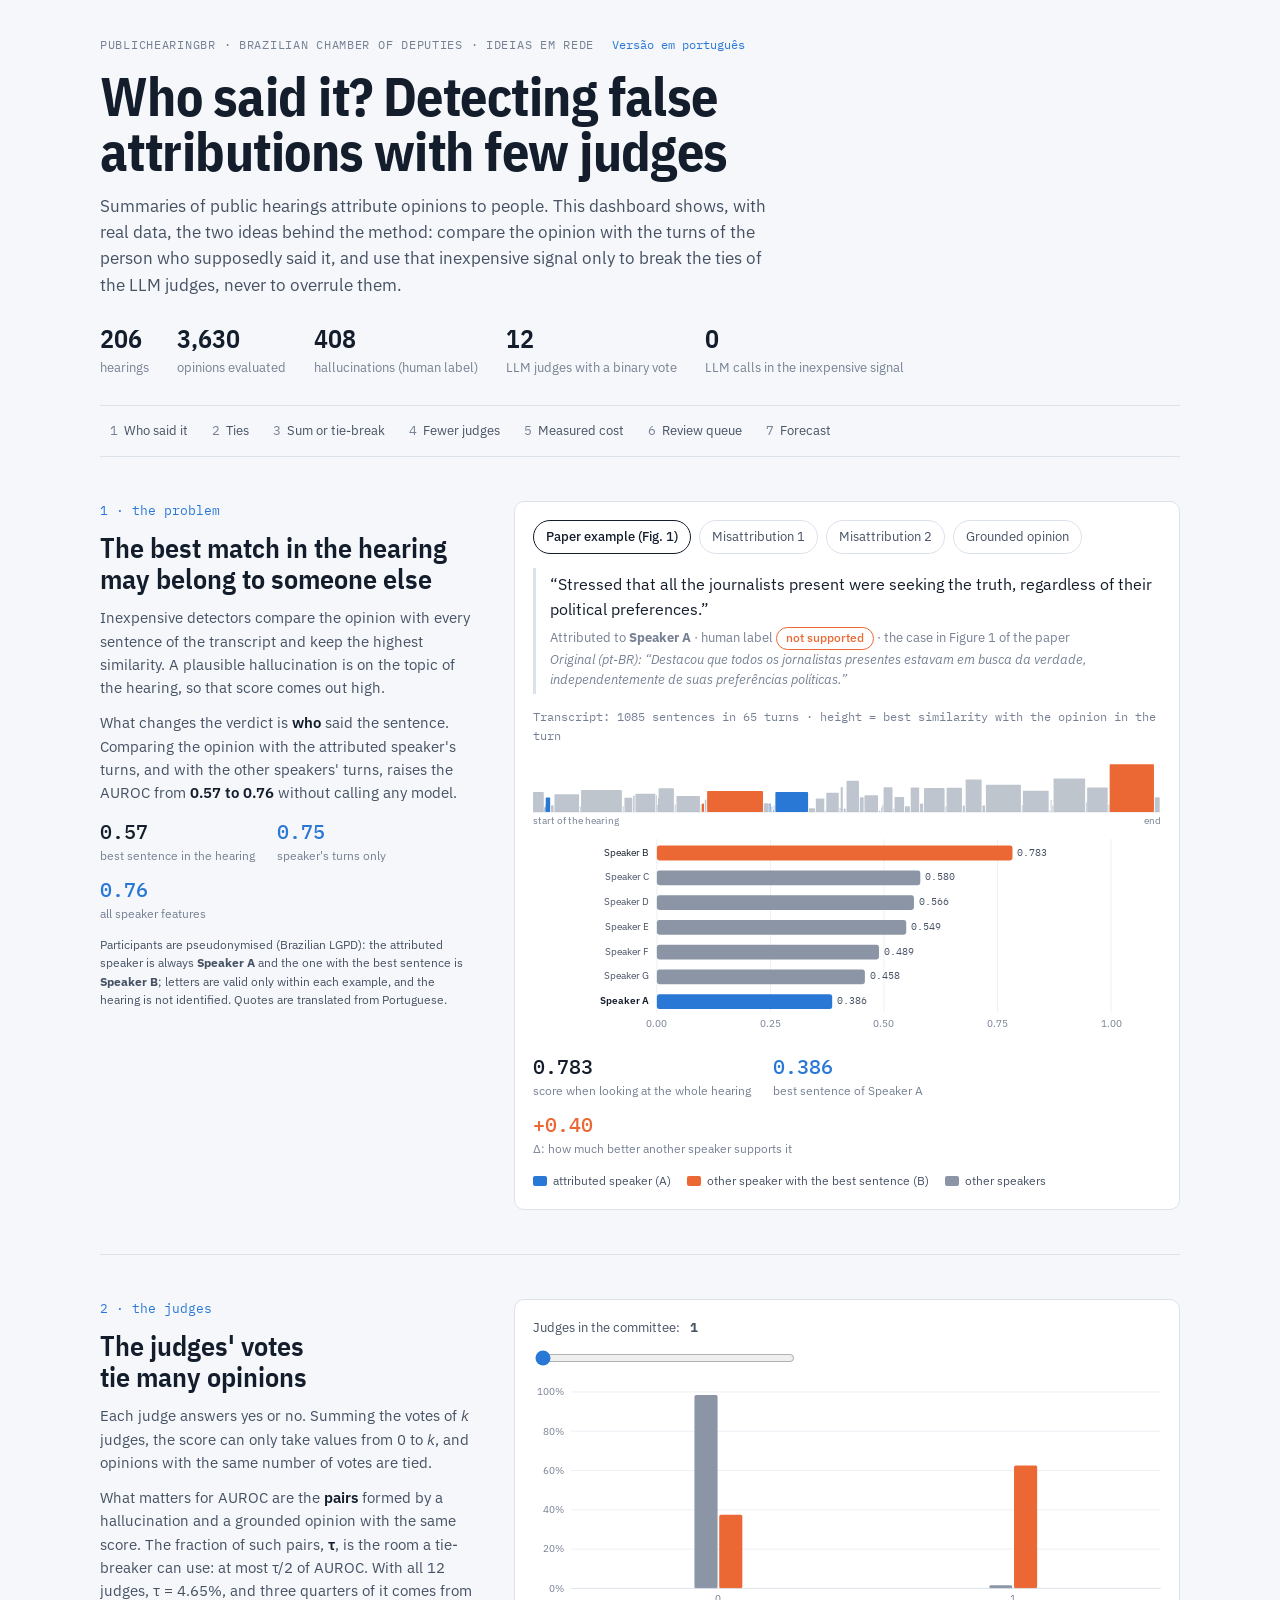
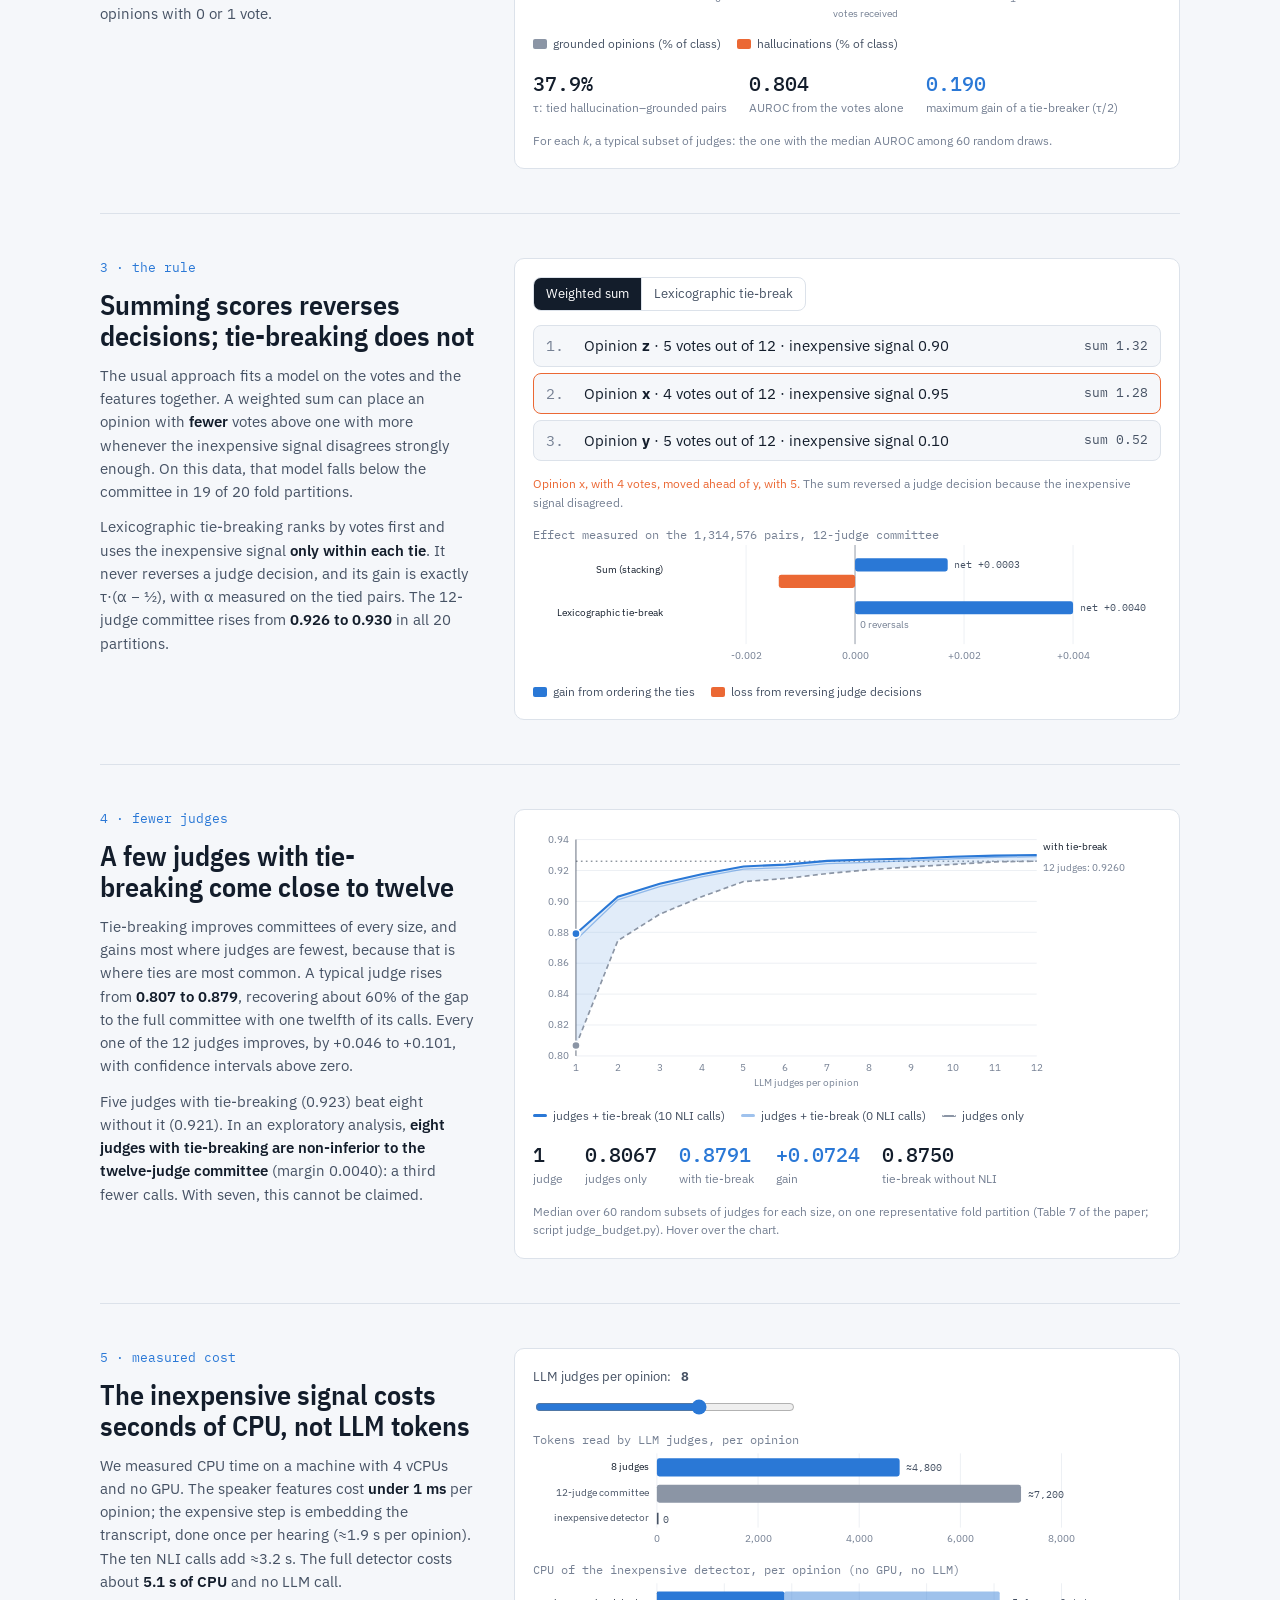
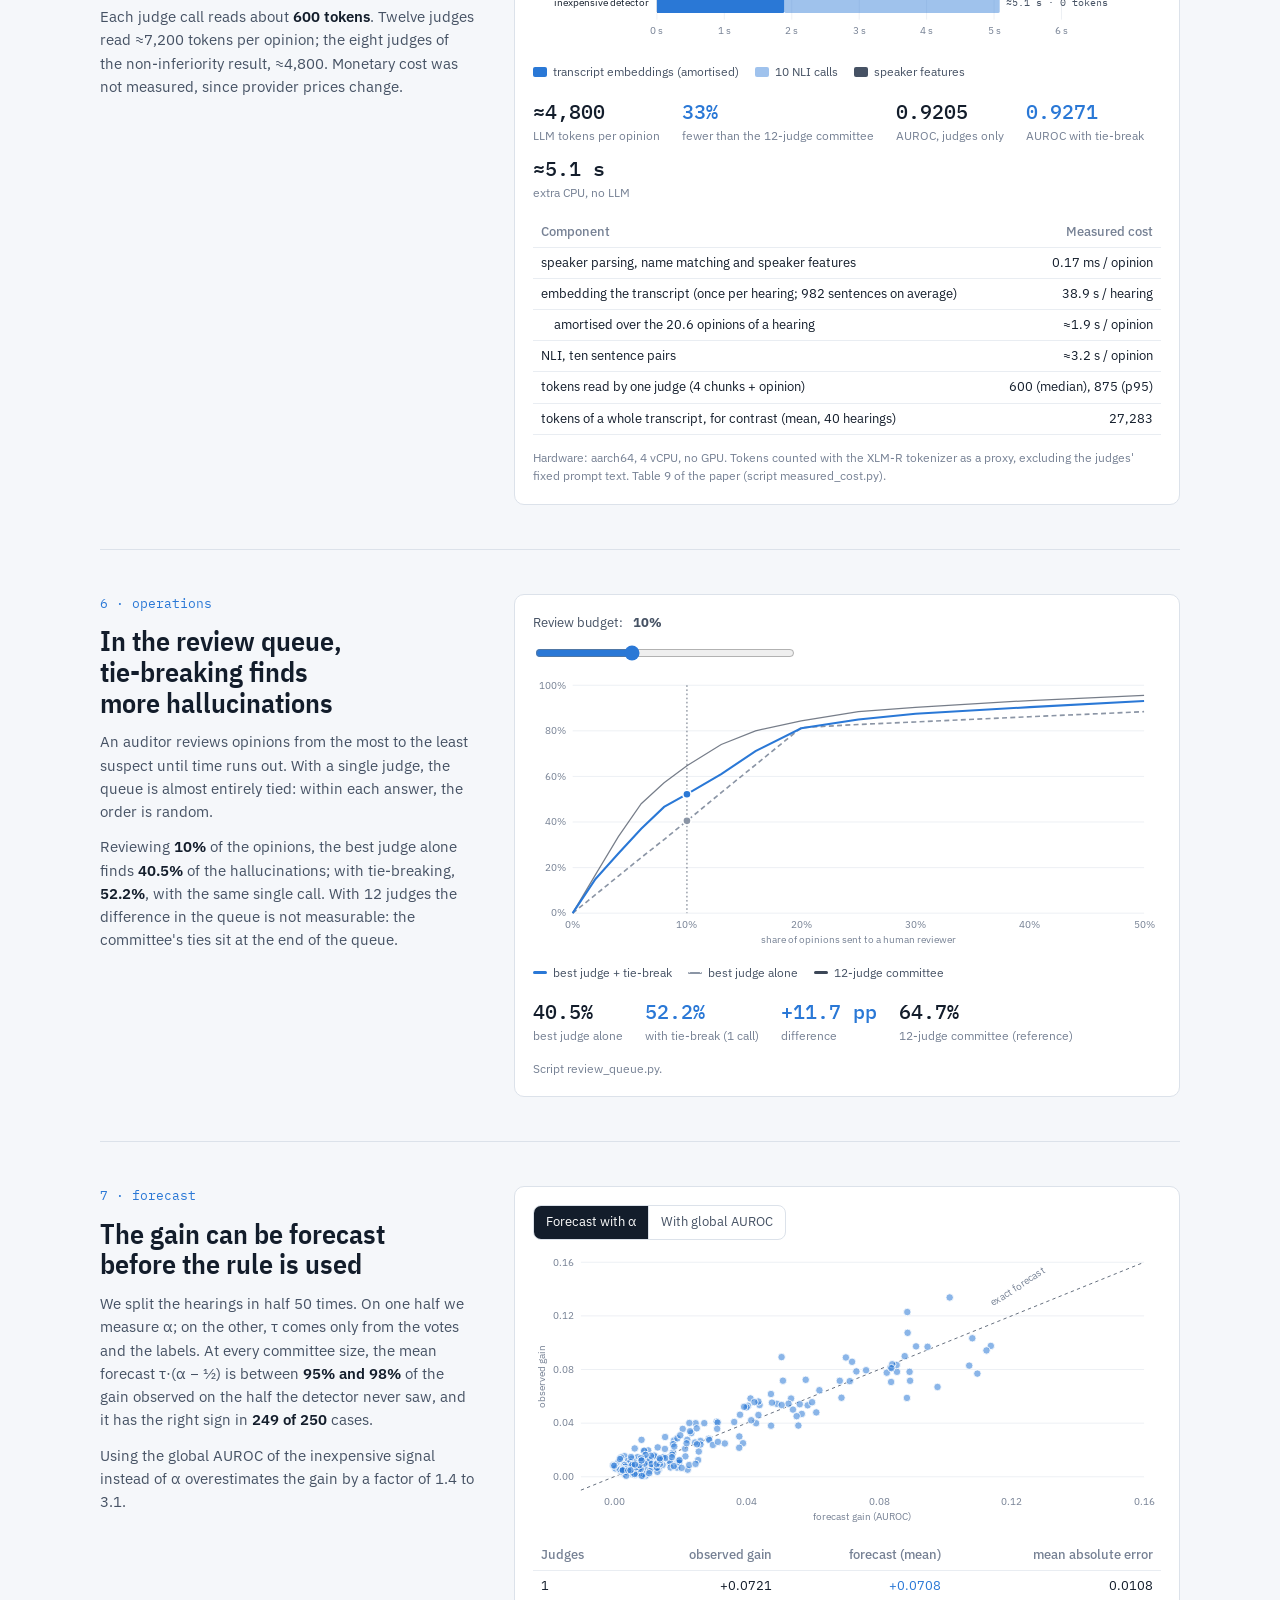
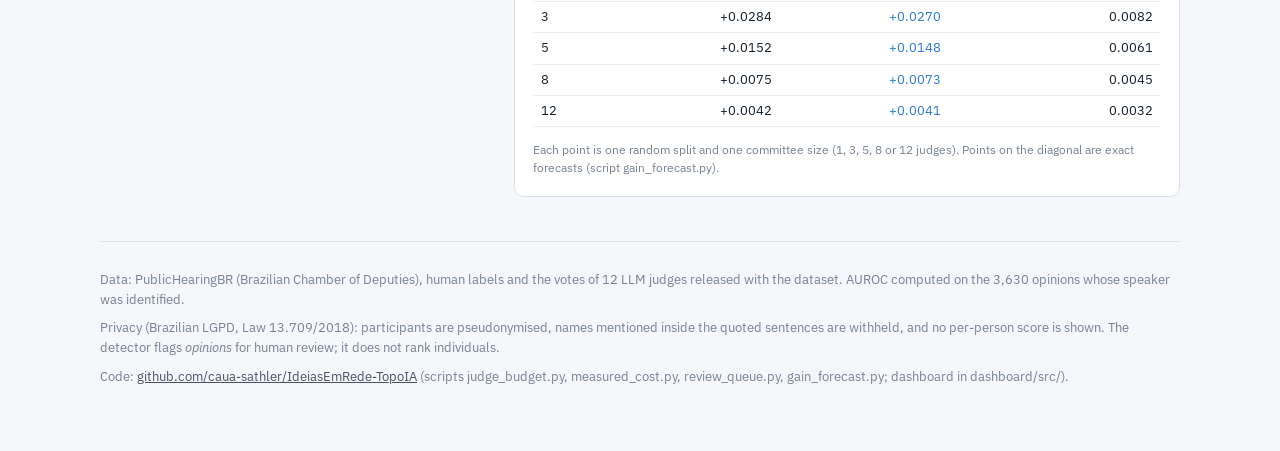
==== dashboard/en-dashboard.html @ 868c69e3 "ajeitando pastas" ====
<!DOCTYPE html>
<html lang="en">
<head>
<meta charset="utf-8">
<meta name="viewport" content="width=device-width, initial-scale=1">
<title>Who Said It? &#183; Dashboard</title>
<meta name="description" content="Interactive companion to the paper: speaker-conditioned verification and lexicographic tie-breaking for hallucination detection in summaries of public hearings (PublicHearingBR).">
<link rel="alternate" hreflang="pt-BR" href="pt-br-dashboard.html">
<link rel="preconnect" href="https://fonts.googleapis.com">
<link rel="preconnect" href="https://fonts.gstatic.com" crossorigin>
<link rel="stylesheet" href="https://fonts.googleapis.com/css2?family=IBM+Plex+Mono:wght@400;500&family=IBM+Plex+Sans+Condensed:wght@500;600;700&family=IBM+Plex+Sans:ital,wght@0,400;0,500;0,600;1,400&display=swap">
<style>
:root{
  --bg:#f5f7fa; --surface:#ffffff; --ink:#131d2b; --ink-2:#465264; --muted:#768194;
  --rule:#dce2ea; --grid:#e9edf2; --chip:#eef2f7;
  --method:#2a78d6; --method-soft:rgba(42,120,214,.14);
  --halluc:#eb6834; --base:#8b95a5; --ref:#3c4757;
  --sans:"IBM Plex Sans",system-ui,-apple-system,"Segoe UI",Roboto,sans-serif;
  --cond:"IBM Plex Sans Condensed","IBM Plex Sans",system-ui,sans-serif;
  --mono:"IBM Plex Mono",ui-monospace,SFMono-Regular,Menlo,monospace;
}
@media (prefers-color-scheme: dark){
  :root:not([data-theme="light"]){
    color-scheme:dark;
    --bg:#0f141b; --surface:#161d26; --ink:#eef2f7; --ink-2:#b3bdca; --muted:#8893a3;
    --rule:#2a3441; --grid:#212a35; --chip:#1f2833;
    --method:#3987e5; --method-soft:rgba(57,135,229,.20);
    --halluc:#d95926; --base:#6f7a8a; --ref:#c9d1dc;
  }
}
:root[data-theme="dark"]{
  color-scheme:dark;
  --bg:#0f141b; --surface:#161d26; --ink:#eef2f7; --ink-2:#b3bdca; --muted:#8893a3;
  --rule:#2a3441; --grid:#212a35; --chip:#1f2833;
  --method:#3987e5; --method-soft:rgba(57,135,229,.20);
  --halluc:#d95926; --base:#6f7a8a; --ref:#c9d1dc;
}
*{box-sizing:border-box}
body{background:var(--bg);color:var(--ink);font-family:var(--sans);font-size:15px;line-height:1.55;margin:0}
.wrap{max-width:1120px;margin:0 auto;padding-inline:20px;padding-block:28px 64px}
header.top{display:grid;gap:14px;padding-block:8px 26px;border-bottom:1px solid var(--rule)}
.eyebrow{font-family:var(--mono);font-size:12px;letter-spacing:.06em;text-transform:uppercase;color:var(--muted)}
h1{font-family:var(--cond);font-weight:700;font-size:clamp(34px,5vw,54px);line-height:1.02;margin:0;text-wrap:balance;letter-spacing:-.01em}
.lede{max-width:68ch;color:var(--ink-2);font-size:17px;margin:0}
.kpis{display:flex;flex-wrap:wrap;gap:10px 28px;margin-top:6px}
.kpi{display:grid;gap:0}
.kpi b{font-family:var(--cond);font-weight:600;font-size:26px;font-variant-numeric:tabular-nums}
.kpi span{font-size:13px;color:var(--muted)}
nav.steps{position:sticky;top:env(safe-area-inset-top,0px);z-index:5;background:var(--bg);border-bottom:1px solid var(--rule);display:flex;gap:4px;overflow-x:auto;padding-block:10px}
nav.steps a{flex:0 0 auto;font-size:13px;color:var(--ink-2);text-decoration:none;padding:5px 10px;border-radius:6px;white-space:nowrap}
nav.steps a:hover,nav.steps a:focus-visible{background:var(--chip);color:var(--ink);outline:none}
nav.steps a span{font-family:var(--mono);color:var(--muted);margin-right:6px}
section.step{display:grid;grid-template-columns:minmax(0,.9fr) minmax(0,1.6fr);gap:22px 40px;padding-block:44px;border-bottom:1px solid var(--rule);scroll-margin-top:60px}
@media (max-width:820px){section.step{grid-template-columns:minmax(0,1fr)}}
.txt{display:grid;gap:12px;align-content:start}
.num{font-family:var(--mono);font-size:13px;color:var(--method)}
h2{font-family:var(--cond);font-weight:600;font-size:28px;line-height:1.1;margin:0;text-wrap:balance}
.txt p{margin:0;color:var(--ink-2);max-width:60ch}
.txt p strong{color:var(--ink);font-weight:600}
.viz{background:var(--surface);border:1px solid var(--rule);border-radius:10px;padding:18px;display:grid;gap:14px;min-width:0}
.controls{display:flex;flex-wrap:wrap;gap:8px;align-items:center}
.seg{display:inline-flex;border:1px solid var(--rule);border-radius:8px;overflow:hidden}
.seg button,.chipbtn{font:inherit;font-size:13px;border:0;background:transparent;color:var(--ink-2);padding:6px 12px;cursor:pointer}
.seg button+button{border-left:1px solid var(--rule)}
.seg button[aria-pressed="true"]{background:var(--ink);color:var(--surface)}
.seg button:focus-visible,.chipbtn:focus-visible,input[type=range]:focus-visible{outline:2px solid var(--method);outline-offset:2px}
.chipbtn{border:1px solid var(--rule);border-radius:999px;background:var(--surface)}
.chipbtn[aria-pressed="true"]{border-color:var(--ink);color:var(--ink);font-weight:500}
label.sl{display:flex;align-items:center;gap:10px;font-size:13px;color:var(--ink-2);flex-wrap:wrap}
input[type=range]{accent-color:var(--method);width:min(260px,100%)}
.readout{display:flex;flex-wrap:wrap;gap:8px 22px}
.readout div{display:grid}
.readout b{font-family:var(--mono);font-weight:500;font-size:20px;font-variant-numeric:tabular-nums}
.readout span{font-size:12px;color:var(--muted)}
.m{color:var(--method)} .h{color:var(--halluc)}
.quote{border-left:3px solid var(--rule);padding:4px 0 4px 14px;display:grid;gap:6px}
.quote p{margin:0;font-size:16px;color:var(--ink)}
.quote small{color:var(--muted);font-size:13px}
.pill{display:inline-block;font-size:12px;font-weight:500;padding:1px 9px;border-radius:999px;border:1px solid currentColor}
.pill.bad{color:var(--halluc)} .pill.ok{color:var(--method)}
.marker{font-family:var(--mono);font-size:12px;color:var(--muted)}
svg{display:block;width:100%;height:auto;overflow:visible}
svg text{font-family:var(--sans);fill:var(--ink-2);font-size:12px}
svg .t-muted{fill:var(--muted)} svg .t-ink{fill:var(--ink)} svg .t-mono{font-family:var(--mono)}
.legend{display:flex;flex-wrap:wrap;gap:6px 16px;font-size:12px;color:var(--ink-2)}
.legend i{display:inline-block;width:14px;height:10px;border-radius:2px;margin-right:6px;vertical-align:-1px}
.legend i.line{height:3px;border-radius:2px;vertical-align:3px}
.legend i.dash{height:0;border-top:2px dashed var(--base);background:none;vertical-align:3px}
.note{font-size:12px;color:var(--muted);margin:0}
.rank{display:grid;gap:6px}
.rank .row{display:grid;grid-template-columns:28px 1fr auto;align-items:center;gap:10px;padding:8px 12px;border:1px solid var(--rule);border-radius:8px;background:var(--bg);transition:transform .35s ease}
.rank .row.flip{border-color:var(--halluc)}
.rank .pos{font-family:var(--mono);color:var(--muted)}
.rank .val{font-family:var(--mono);font-size:13px;color:var(--ink-2)}
.tip{position:fixed;pointer-events:none;z-index:20;background:var(--ink);color:var(--surface);font-size:12px;line-height:1.4;padding:7px 9px;border-radius:6px;max-width:320px;opacity:0;transition:opacity .1s}
.tip b{font-family:var(--mono);font-weight:500}
table.mae{border-collapse:collapse;font-size:13px;width:100%}
table.mae th,table.mae td{padding:5px 8px;text-align:right;border-bottom:1px solid var(--grid);font-variant-numeric:tabular-nums}
table.mae th:first-child,table.mae td:first-child{text-align:left}
table.mae th{font-weight:500;color:var(--muted)}
.tablewrap{overflow-x:auto}
footer{padding-block:28px 0;display:grid;gap:8px;font-size:13px;color:var(--muted)}
footer a{color:var(--ink-2)}
@media (prefers-reduced-motion:reduce){*{transition:none!important}}
.langsw{margin-left:10px;text-transform:none;letter-spacing:0;white-space:nowrap}
.langsw a{color:var(--method);text-decoration:none}
.langsw a:hover,.langsw a:focus-visible{text-decoration:underline}
.quote small span[lang]{font-style:italic}
</style>
</head>
<body>
<div class="wrap">
<header class="top">
  <div class="eyebrow">PublicHearingBR &#183; Brazilian Chamber of Deputies &#183; Ideias em Rede <span class="langsw"><a href="pt-br-dashboard.html" hreflang="pt-BR" lang="pt-BR">Vers&#227;o em portugu&#234;s</a></span></div>
  <h1>Who said it? Detecting false attributions with few judges</h1>
  <p class="lede">Summaries of public hearings attribute opinions to people. This dashboard shows, with real data, the two ideas behind the method: compare the opinion with the turns of the person who supposedly said it, and use that inexpensive signal only to break the ties of the LLM judges, never to overrule them.</p>
  <div class="kpis">
    <div class="kpi"><b>206</b><span>hearings</span></div>
    <div class="kpi"><b>3,630</b><span>opinions evaluated</span></div>
    <div class="kpi"><b>408</b><span>hallucinations (human label)</span></div>
    <div class="kpi"><b>12</b><span>LLM judges with a binary vote</span></div>
    <div class="kpi"><b>0</b><span>LLM calls in the inexpensive signal</span></div>
  </div>
</header>

<nav class="steps" aria-label="Steps">
  <a href="#quem"><span>1</span>Who said it</a>
  <a href="#empates"><span>2</span>Ties</a>
  <a href="#regra"><span>3</span>Sum or tie-break</a>
  <a href="#juizes"><span>4</span>Fewer judges</a>
  <a href="#custo"><span>5</span>Measured cost</a>
  <a href="#fila"><span>6</span>Review queue</a>
  <a href="#previsao"><span>7</span>Forecast</a>
</nav>

<section class="step" id="quem">
  <div class="txt">
    <div class="num">1 &#183; the problem</div>
    <h2>The best match in the hearing may belong to someone else</h2>
    <p>Inexpensive detectors compare the opinion with every sentence of the transcript and keep the highest similarity. A plausible hallucination is on the topic of the hearing, so that score comes out high.</p>
    <p>What changes the verdict is <strong>who</strong> said the sentence. Comparing the opinion with the attributed speaker's turns, and with the other speakers' turns, raises the AUROC from <strong>0.57 to 0.76</strong> without calling any model.</p>
    <div class="readout" aria-live="polite">
      <div><b>0.57</b><span>best sentence in the hearing</span></div>
      <div><b class="m">0.75</b><span>speaker's turns only</span></div>
      <div><b class="m">0.76</b><span>all speaker features</span></div>
    </div>
    <p class="note">Participants are pseudonymised (Brazilian LGPD): the attributed speaker is always <b>Speaker A</b> and the one with the best sentence is <b>Speaker B</b>; letters are valid only within each example, and the hearing is not identified. Quotes are translated from Portuguese.</p>
  </div>
  <div class="viz">
    <div class="controls" id="ex-btns" role="group" aria-label="Choose an example"></div>
    <div class="quote">
      <p id="ex-op"></p>
      <small id="ex-meta"></small>
    </div>
    <div>
      <div class="marker" id="ex-strip-lbl"></div>
      <svg id="ex-strip" viewBox="0 0 760 96" role="img" aria-label="Turns of the hearing and similarity with the opinion"></svg>
    </div>
    <svg id="ex-bars" viewBox="0 0 760 240" role="img" aria-label="Best similarity by speaker"></svg>
    <div class="readout" id="ex-read"></div>
    <div class="legend"><span><i style="background:var(--method)"></i>attributed speaker (A)</span><span><i style="background:var(--halluc)"></i>other speaker with the best sentence (B)</span><span><i style="background:var(--base)"></i>other speakers</span></div>
  </div>
</section>

<section class="step" id="empates">
  <div class="txt">
    <div class="num">2 &#183; the judges</div>
    <h2>The judges' votes tie many opinions</h2>
    <p>Each judge answers yes or no. Summing the votes of <em>k</em> judges, the score can only take values from 0 to <em>k</em>, and opinions with the same number of votes are tied.</p>
    <p>What matters for AUROC are the <strong>pairs</strong> formed by a hallucination and a grounded opinion with the same score. The fraction of such pairs, <strong>&#964;</strong>, is the room a tie-breaker can use: at most &#964;/2 of AUROC. With all 12 judges, &#964; = 4.65%, and three quarters of it comes from opinions with 0 or 1 vote.</p>
  </div>
  <div class="viz">
    <div class="controls">
      <label class="sl" for="k-emp">Judges in the committee: <b id="k-emp-v" class="t-mono">1</b>
        <input type="range" id="k-emp" min="1" max="12" step="1" value="1"></label>
    </div>
    <svg id="emp-chart" viewBox="0 0 760 290" role="img" aria-label="Distribution of votes by class"></svg>
    <div class="legend"><span><i style="background:var(--base)"></i>grounded opinions (% of class)</span><span><i style="background:var(--halluc)"></i>hallucinations (% of class)</span></div>
    <div class="readout" id="emp-read"></div>
    <p class="note">For each <em>k</em>, a typical subset of judges: the one with the median AUROC among 60 random draws.</p>
  </div>
</section>

<section class="step" id="regra">
  <div class="txt">
    <div class="num">3 &#183; the rule</div>
    <h2>Summing scores reverses decisions; tie-breaking does not</h2>
    <p>The usual approach fits a model on the votes and the features together. A weighted sum can place an opinion with <strong>fewer</strong> votes above one with more whenever the inexpensive signal disagrees strongly enough. On this data, that model falls below the committee in 19 of 20 fold partitions.</p>
    <p>Lexicographic tie-breaking ranks by votes first and uses the inexpensive signal <strong>only within each tie</strong>. It never reverses a judge decision, and its gain is exactly &#964;&#183;(&#945; &#8722; &#189;), with &#945; measured on the tied pairs. The 12-judge committee rises from <strong>0.926 to 0.930</strong> in all 20 partitions.</p>
  </div>
  <div class="viz">
    <div class="controls">
      <div class="seg" role="group" aria-label="Combination rule">
        <button type="button" id="r-soma" aria-pressed="true">Weighted sum</button>
        <button type="button" id="r-lex" aria-pressed="false">Lexicographic tie-break</button>
      </div>
    </div>
    <div class="rank" id="rank"></div>
    <p class="note" id="rank-note"></p>
    <div>
      <div class="marker">Effect measured on the 1,314,576 pairs, 12-judge committee</div>
      <svg id="dec-chart" viewBox="0 0 760 150" role="img" aria-label="Gain on ties and loss from reversals"></svg>
    </div>
    <div class="legend"><span><i style="background:var(--method)"></i>gain from ordering the ties</span><span><i style="background:var(--halluc)"></i>loss from reversing judge decisions</span></div>
  </div>
</section>

<section class="step" id="juizes">
  <div class="txt">
    <div class="num">4 &#183; fewer judges</div>
    <h2>A few judges with tie-breaking come close to twelve</h2>
    <p>Tie-breaking improves committees of every size, and gains most where judges are fewest, because that is where ties are most common. A typical judge rises from <strong>0.807 to 0.879</strong>, recovering about 60% of the gap to the full committee with one twelfth of its calls. Every one of the 12 judges improves, by +0.046 to +0.101, with confidence intervals above zero.</p>
    <p>Five judges with tie-breaking (0.923) beat eight without it (0.921). In an exploratory analysis, <strong>eight judges with tie-breaking are non-inferior to the twelve-judge committee</strong> (margin 0.0040): a third fewer calls. With seven, this cannot be claimed.</p>
  </div>
  <div class="viz">
    <svg id="lad-chart" viewBox="0 0 760 320" role="img" aria-label="AUROC by number of judges"></svg>
    <div class="legend"><span><i class="line" style="background:var(--method)"></i>judges + tie-break (10 NLI calls)</span><span><i class="line" style="background:var(--method);opacity:.45"></i>judges + tie-break (0 NLI calls)</span><span><i class="dash"></i>judges only</span></div>
    <div class="readout" id="lad-read"></div>
    <p class="note">Median over 60 random subsets of judges for each size, on one representative fold partition (Table 7 of the paper; script judge_budget.py). Hover over the chart.</p>
  </div>
</section>

<section class="step" id="custo">
  <div class="txt">
    <div class="num">5 &#183; measured cost</div>
    <h2>The inexpensive signal costs seconds of CPU, not LLM tokens</h2>
    <p>We measured CPU time on a machine with 4 vCPUs and no GPU. The speaker features cost <strong>under 1 ms</strong> per opinion; the expensive step is embedding the transcript, done once per hearing (&#8776;1.9 s per opinion). The ten NLI calls add &#8776;3.2 s. The full detector costs about <strong>5.1 s of CPU</strong> and no LLM call.</p>
    <p>Each judge call reads about <strong>600 tokens</strong>. Twelve judges read &#8776;7,200 tokens per opinion; the eight judges of the non-inferiority result, &#8776;4,800. Monetary cost was not measured, since provider prices change.</p>
  </div>
  <div class="viz">
    <div class="controls">
      <label class="sl" for="kc">LLM judges per opinion: <b id="kc-v" class="t-mono">8</b>
        <input type="range" id="kc" min="1" max="12" step="1" value="8"></label>
    </div>
    <div>
      <div class="marker">Tokens read by LLM judges, per opinion</div>
      <svg id="tok-chart" viewBox="0 0 760 118" role="img" aria-label="Tokens read by LLM judges per opinion"></svg>
    </div>
    <div>
      <div class="marker">CPU of the inexpensive detector, per opinion (no GPU, no LLM)</div>
      <svg id="cpu-chart" viewBox="0 0 760 84" role="img" aria-label="CPU time of the inexpensive detector per opinion"></svg>
    </div>
    <div class="legend"><span><i style="background:var(--method)"></i>transcript embeddings (amortised)</span><span><i style="background:var(--method);opacity:.45"></i>10 NLI calls</span><span><i style="background:var(--ink-2)"></i>speaker features</span></div>
    <div class="readout" id="kc-read"></div>
    <div class="tablewrap"><table class="mae" id="cost-table"></table></div>
    <p class="note" id="cost-note"></p>
  </div>
</section>

<section class="step" id="fila">
  <div class="txt">
    <div class="num">6 &#183; operations</div>
    <h2>In the review queue, tie-breaking finds more hallucinations</h2>
    <p>An auditor reviews opinions from the most to the least suspect until time runs out. With a single judge, the queue is almost entirely tied: within each answer, the order is random.</p>
    <p>Reviewing <strong>10%</strong> of the opinions, the best judge alone finds <strong>40.5%</strong> of the hallucinations; with tie-breaking, <strong>52.2%</strong>, with the same single call. With 12 judges the difference in the queue is not measurable: the committee's ties sit at the end of the queue.</p>
  </div>
  <div class="viz">
    <div class="controls">
      <label class="sl" for="bud">Review budget: <b id="bud-v" class="t-mono">10%</b>
        <input type="range" id="bud" min="0" max="11" step="1" value="4"></label>
    </div>
    <svg id="q-chart" viewBox="0 0 760 330" role="img" aria-label="Hallucinations found by review budget"></svg>
    <div class="legend"><span><i class="line" style="background:var(--method)"></i>best judge + tie-break</span><span><i class="dash"></i>best judge alone</span><span><i class="line" style="background:var(--ref)"></i>12-judge committee</span></div>
    <div class="readout" id="q-read"></div>
    <p class="note">Script review_queue.py.</p>
  </div>
</section>

<section class="step" id="previsao">
  <div class="txt">
    <div class="num">7 &#183; forecast</div>
    <h2>The gain can be forecast before the rule is used</h2>
    <p>We split the hearings in half 50 times. On one half we measure &#945;; on the other, &#964; comes only from the votes and the labels. At every committee size, the mean forecast &#964;&#183;(&#945; &#8722; &#189;) is between <strong>95% and 98%</strong> of the gain observed on the half the detector never saw, and it has the right sign in <strong>249 of 250</strong> cases.</p>
    <p>Using the global AUROC of the inexpensive signal instead of &#945; overestimates the gain by a factor of 1.4 to 3.1.</p>
  </div>
  <div class="viz">
    <div class="controls">
      <div class="seg" role="group" aria-label="Quantity used in the forecast">
        <button type="button" id="p-alpha" aria-pressed="true">Forecast with &#945;</button>
        <button type="button" id="p-glob" aria-pressed="false">With global AUROC</button>
      </div>
    </div>
    <svg id="p-chart" viewBox="0 0 760 330" role="img" aria-label="Forecast gain against observed gain"></svg>
    <div class="tablewrap"><table class="mae" id="p-table"></table></div>
    <p class="note">Each point is one random split and one committee size (1, 3, 5, 8 or 12 judges). Points on the diagonal are exact forecasts (script gain_forecast.py).</p>
  </div>
</section>

<footer>
  <div>Data: PublicHearingBR (Brazilian Chamber of Deputies), human labels and the votes of 12 LLM judges released with the dataset. AUROC computed on the 3,630 opinions whose speaker was identified.</div>
  <div>Privacy (Brazilian LGPD, Law 13.709/2018): participants are pseudonymised, names mentioned inside the quoted sentences are withheld, and no per-person score is shown. The detector flags <em>opinions</em> for human review; it does not rank individuals.</div>
  <div>Code: <a href="https://github.com/caua-sathler/IdeiasEmRede-TopoIA" target="_blank" rel="noopener">github.com/caua-sathler/IdeiasEmRede-TopoIA</a> (scripts <span class="t-mono">judge_budget.py</span>, <span class="t-mono">measured_cost.py</span>, <span class="t-mono">review_queue.py</span>, <span class="t-mono">gain_forecast.py</span>; dashboard in <span class="t-mono">dashboard/src/</span>).</div>
</footer>
</div>
<div class="tip" id="tip" role="tooltip"></div>

<script>
const D = {"exemplos":[{"tipo":"figura","opiniao":"Destacou que todos os jornalistas presentes estavam em busca da verdade, independentemente de suas prefer\u00eancias pol\u00edticas.","opiniao_en":"Stressed that all the journalists present were seeking the truth, regardless of their political preferences.","orador":"A","melhor_outro":"B","rotulo":"n\u00e3o suportada","cos_s":0.386,"best_other":0.783,"delta":0.397,"turnos":[["*",20,0.385],["A",1,0.171],["*",1,0.207],["A",9,0.309],["*",6,0.198],["F",44,0.353],["*",2,0.179],["H",72,0.416],["*",3,0.185],["H",15,0.305],["*",4,0.338],["C",36,0.362],["*",2,0.343],["C",1,0.205],["*",1,0.305],["C",28,0.441],["*",3,0.212],["I",42,0.331],["*",2,0.214],["B",5,0.221],["*",4,0.28],["B",98,0.401],["*",10,0.227],["A",3,0.225],["*",3,0.181],["A",1,0.12],["*",3,0.196],["A",58,0.386],["*",12,0.154],["J",16,0.295],["*",2,0.126],["G",23,0.376],["*",2,0.166],["G",5,0.458],["*",5,0.152],["E",23,0.549],["*",8,0.312],["K",25,0.341],["*",4,0.12],["L",2,0.169],["*",2,0.204],["L",17,0.456],["*",2,0.152],["M",18,0.317],["*",10,0.183],["N",16,0.451],["*",7,0.222],["O",37,0.445],["*",2,0.185],["P",28,0.446],["*",5,0.194],["D",29,0.566],["*",6,0.194],["F",62,0.489],["*",2,0.202],["H",46,0.406],["*",2,0.113],["H",3,0.276],["*",2,0.194],["C",56,0.58],["*",2,0.239],["I",37,0.451],["*",2,0.209],["B",78,0.783],["*",10,0.311]],"oradores":[{"id":"B","cos":0.783,"n_frases":181,"frase":"Inicialmente, cumpre ressaltar que todos os que est\u00e3o aqui s\u00e3o jornalistas e est\u00e3o em busca da verdade.","frase_en":"To begin with, it should be noted that everyone here is a journalist and is seeking the truth."},{"id":"C","cos":0.58,"n_frases":121,"frase":"Acho que a obriga\u00e7\u00e3o principal dos jornalistas \u00e9 evitar ser politizado, ou seja, \u00e9 n\u00e3o ficar do lado de um partido ou de outro, de esquerda ou de direita.","frase_en":"I think the main duty of journalists is to avoid being politicised, that is, not to take the side of one party or another, left or right."},{"id":"D","cos":0.566,"n_frases":29,"frase":"Quero tamb\u00e9m prestar minha solidariedade a todos aqueles jornalistas que v\u00eam sendo perseguidos.","frase_en":"I also want to express my solidarity with all those journalists who have been persecuted."},{"id":"E","cos":0.549,"n_frases":23,"frase":"H\u00e1 uma turma a\u00ed entende muito bem de mentira e ignora o fato de hoje haver jornalistas cerceados do seu direito, assim como Senadores e Deputados.","frase_en":"There is a crowd out there that understands lying very well and ignores the fact that journalists today are restricted in their rights, as are Senators and Deputies."},{"id":"F","cos":0.489,"n_frases":106,"frase":"Prestei aten\u00e7\u00e3o detidamente em todas as falas.","frase_en":"I paid close attention to every speech."},{"id":"G","cos":0.458,"n_frases":28,"frase":"Valorizem quem voc\u00eas s\u00e3o e busquem a verdade de voc\u00eas.","frase_en":"Value who you are and seek your own truth."},{"id":"A","cos":0.386,"n_frases":72,"frase":"Eu quero falar sobre o trabalho executado pelo jornalista [nome omitido].","frase_en":"I want to talk about the work carried out by the journalist [name withheld]."}]},{"tipo":"ma","opiniao":"A educa\u00e7\u00e3o continuada dos profissionais de sa\u00fade \u00e9 vital para o sucesso da triagem neonatal.","opiniao_en":"Continuing education of health professionals is vital to the success of newborn screening.","orador":"A","melhor_outro":"B","rotulo":"n\u00e3o suportada","cos_s":0.559,"best_other":0.9,"delta":0.341,"turnos":[["*",13,0.473],["B",132,0.9],["*",6,0.46],["B",1,0.084],["G",1,0.111],["*",1,0.114],["G",14,0.533],["B",4,0.222],["*",5,0.543],["H",87,0.545],["*",12,0.365],["A",31,0.554],["*",12,0.494],["E",69,0.652],["*",8,0.624],["I",65,0.591],["*",15,0.428],["C",93,0.696],["*",1,0.138],["C",32,0.471],["*",15,0.616],["D",94,0.67],["*",16,0.501],["F",100,0.624],["*",17,0.597],["B",21,0.754],["*",2,0.134],["H",29,0.338],["*",5,0.219],["A",4,0.559],["*",2,0.255],["E",13,0.543],["*",2,0.231],["I",14,0.334],["*",2,0.187],["C",19,0.718],["*",2,0.202],["D",9,0.653],["*",2,0.406],["F",33,0.468],["*",6,0.175]],"oradores":[{"id":"B","cos":0.9,"n_frases":158,"frase":"H\u00e1 necessidade de promover um aprimoramento daqueles que trabalham com triagem neonatal, e os profissionais precisam, sim, ter uma educa\u00e7\u00e3o continuada.","frase_en":"There is a need to improve the training of those who work in newborn screening, and professionals do need continuing education."},{"id":"C","cos":0.718,"n_frases":144,"frase":"A triagem neonatal tem extrema import\u00e2ncia na vida dessas pessoas.","frase_en":"Newborn screening is extremely important in these people's lives."},{"id":"D","cos":0.67,"n_frases":103,"frase":"\u00c9 fundamental que os profissionais da sa\u00fade entendam a import\u00e2ncia do Teste do Pezinho, saibam do tempo e da forma como se d\u00e1 a coleta. E isso envolve todos estes profissionais inseridos no contexto: m\u00e9dicos, enfermeiros, nutricionistas.","frase_en":"It is essential that health professionals understand the importance of the heel-prick test and know when and how the sample is collected. And this involves all the professionals in this context: doctors, nurses, nutritionists."},{"id":"E","cos":0.652,"n_frases":82,"frase":"E a triagem neonatal \u00e9 o primeiro passo para garantir o m\u00ednimo de qualidade de vida e de inclus\u00e3o a essas pessoas.","frase_en":"And newborn screening is the first step to guarantee a minimum of quality of life and inclusion for these people."},{"id":"F","cos":0.624,"n_frases":133,"frase":"Triagem neonatal n\u00e3o pode ser adiada. Eu ouvi a fala de v\u00e1rios de voc\u00eas, o que \u00e9 muito importante para mim.","frase_en":"Newborn screening cannot be postponed. I heard several of you speak, which is very important to me."},{"id":"*","cos":0.624,"n_frases":144,"frase":"E a triagem neonatal, realmente, passa a ser esse primeiro passo para garantirmos qualidade de vida ao cidad\u00e3o.","frase_en":"And newborn screening really becomes this first step for us to guarantee quality of life for citizens."},{"id":"A","cos":0.559,"n_frases":35,"frase":"Quero enfatizar a import\u00e2ncia desta audi\u00eancia p\u00fablica no fortalecimento da triagem neonatal como pol\u00edtica p\u00fablica de sa\u00fade, e dizer que o Estado de Pernambuco est\u00e1 aqui para partilhar, para trocar experi\u00eancias e para construir junto com voc\u00eas, tra\u00e7ando uma\u2026","frase_en":"I want to stress the importance of this public hearing in strengthening newborn screening as a public health policy, and to say that the State of Pernambuco is here to share, to exchange experiences and to build together with you, charting a\u2026"}]},{"tipo":"ma","opiniao":"Apoiou a necessidade de revis\u00e3o das pol\u00edticas de pens\u00e3o por morte.","opiniao_en":"Supported the need to review survivor's pension policies.","orador":"A","melhor_outro":"B","rotulo":"n\u00e3o suportada","cos_s":0.344,"best_other":0.734,"delta":0.39,"turnos":[["*",64,0.532],["C",91,0.628],["*",9,0.246],["E",87,0.599],["*",29,0.4],["G",142,0.576],["*",7,0.375],["F",61,0.589],["*",4,0.236],["G",18,0.452],["*",7,0.242],["H",9,0.574],["*",10,0.477],["I",1,0.173],["F",1,0.138],["*",2,0.159],["I",38,0.531],["*",5,0.379],["J",195,0.417],["*",28,0.395],["D",32,0.613],["*",1,0.159],["B",50,0.734],["*",2,0.251],["B",2,0.29],["*",8,0.4],["A",9,0.344],["*",8,0.3]],"oradores":[{"id":"B","cos":0.734,"n_frases":52,"frase":"Ele pede que a quest\u00e3o da pens\u00e3o por morte seja revisto, Presidente [nome omitido].","frase_en":"He asks that the question of the survivor's pension be reviewed, Chair [name withheld]."},{"id":"C","cos":0.628,"n_frases":91,"frase":"N\u00f3s defendemos uma nova revis\u00e3o na forma de financiamento das Institui\u00e7\u00f5es de Longa Perman\u00eancia para Idosos \u2014 ILPIs filantr\u00f3picas.","frase_en":"We advocate a new review of how philanthropic long-term care institutions for older people (ILPIs) are funded."},{"id":"D","cos":0.613,"n_frases":32,"frase":"N\u00f3s temos refletido muito sobre os avan\u00e7os conquistados a partir do Estatuto do Idoso, que \u00e9 uma lei federal e que, portanto, deve ser cumprida.","frase_en":"We have reflected a great deal on the progress achieved since the Statute of Older Persons, which is a federal law and must therefore be complied with."},{"id":"E","cos":0.599,"n_frases":87,"frase":"Ele foi indispens\u00e1vel para que essa proposta de uma pol\u00edtica de Estado pudesse se tornar lei.","frase_en":"He was indispensable for this proposal of a State policy to become law."},{"id":"F","cos":0.589,"n_frases":62,"frase":"N\u00f3s temos uma PEC na CCJ tornando o cuidado um direito constitucional, o que \u00e9 muito importante, mas queremos trabalhar um texto, aprovar a Pol\u00edtica Nacional de Cuidados, porque, al\u00e9m da pessoa com defici\u00eancia e da crian\u00e7a, n\u00f3s sabemos que o p\u00fablico idoso est\u00e1\u2026","frase_en":"We have a constitutional amendment (PEC) in the Constitution and Justice Committee making care a constitutional right, which is very important, but we want to work on a text and pass the National Care Policy because, besides people with disabilities and children, we know that the older public is\u2026"},{"id":"G","cos":0.576,"n_frases":160,"frase":"Vamos seguir na constru\u00e7\u00e3o de pol\u00edticas p\u00fablicas cada vez mais efetivas para as pessoas idosas.","frase_en":"Let us keep building ever more effective public policies for older people."},{"id":"A","cos":0.344,"n_frases":9,"frase":"E, atrav\u00e9s dessa Comiss\u00e3o do Idoso da C\u00e2mara Municipal de S\u00e3o Paulo, conseguimos levantar bandeiras, fazer pedidos de audi\u00eancia p\u00fablica.","frase_en":"And, through this Committee on Older Persons of the S\u00e3o Paulo City Council, we managed to raise causes and request public hearings."}]},{"tipo":"suportada","opiniao":"Defendeu que jornalistas devem evitar a politiza\u00e7\u00e3o e sempre lutar pela liberdade de express\u00e3o e contra a censura.","opiniao_en":"Argued that journalists should avoid politicisation and always fight for freedom of expression and against censorship.","orador":"A","melhor_outro":"B","rotulo":"suportada","cos_s":0.788,"best_other":0.597,"delta":-0.191,"turnos":[["*",20,0.29],["H",1,0.198],["*",1,0.28],["H",9,0.282],["*",6,0.186],["I",44,0.476],["*",2,0.182],["F",72,0.55],["*",3,0.179],["F",15,0.384],["*",4,0.42],["A",36,0.528],["*",2,0.184],["A",1,0.171],["*",1,0.258],["A",28,0.497],["*",3,0.185],["E",42,0.554],["*",2,0.185],["C",5,0.205],["*",4,0.232],["C",98,0.535],["*",10,0.222],["H",3,0.14],["*",3,0.2],["H",1,0.111],["*",3,0.168],["H",58,0.451],["*",12,0.164],["J",16,0.44],["*",2,0.131],["K",23,0.487],["*",2,0.161],["K",5,0.369],["*",5,0.132],["L",23,0.519],["*",8,0.226],["M",25,0.544],["*",4,0.166],["G",2,0.255],["*",2,0.243],["G",17,0.548],["*",2,0.174],["N",18,0.391],["*",10,0.159],["O",16,0.473],["*",7,0.181],["P",37,0.497],["*",2,0.194],["D",28,0.571],["*",5,0.179],["B",29,0.597],["*",6,0.166],["I",62,0.531],["*",2,0.194],["F",46,0.509],["*",2,0.131],["F",3,0.452],["*",2,0.171],["A",56,0.788],["*",2,0.192],["E",37,0.509],["*",2,0.173],["C",78,0.576],["*",10,0.39]],"oradores":[{"id":"A","cos":0.788,"n_frases":121,"frase":"Mas os jornalistas t\u00eam como obriga\u00e7\u00e3o defender alguns valores democr\u00e1ticos, principalmente a liberdade de express\u00e3o e a imprensa livre, e ser contra a censura.","frase_en":"But journalists have a duty to defend certain democratic values, above all freedom of expression and a free press, and to oppose censorship."},{"id":"B","cos":0.597,"n_frases":29,"frase":"Quero tamb\u00e9m prestar minha solidariedade a todos aqueles jornalistas que v\u00eam sendo perseguidos.","frase_en":"I also want to express my solidarity with all those journalists who have been persecuted."},{"id":"C","cos":0.576,"n_frases":181,"frase":"N\u00e3o importa se eu concordo ou se eu discordo da pessoa que tem algo a dizer sobre qualquer assunto, eu quero sempre poder defender a liberdade dessa pessoa de falar sobre aquilo que bem entender.","frase_en":"It does not matter whether I agree or disagree with the person who has something to say on any subject; I always want to be able to defend that person's freedom to speak about whatever they please."},{"id":"D","cos":0.571,"n_frases":28,"frase":"Eu vou encerrar, Presidente, dizendo novamente o seguinte: n\u00e3o podemos admitir que, no nosso Pa\u00eds, volte a censura e que matem a nossa democracia em nome de sua defesa.","frase_en":"I will close, Chair, by saying again: we cannot allow censorship to return to our country and our democracy to be killed in the name of defending it."},{"id":"E","cos":0.554,"n_frases":79,"frase":"A ideia de defender a democracia com censura \u00e9 a forma de desinforma\u00e7\u00e3o mais grave do mundo. \u00c9 horr\u00edvel a ideia de proteger a democracia com censura.","frase_en":"The idea of defending democracy with censorship is the most serious form of disinformation in the world. The idea of protecting democracy with censorship is horrible."},{"id":"F","cos":0.55,"n_frases":136,"frase":"Empres\u00e1rios, jornalistas, jornais, ve\u00edculos de m\u00eddia, influenciadores digitais, artistas e at\u00e9 mesmo religiosos foram censurados e perseguidos pelo TSE durante o per\u00edodo eleitoral.","frase_en":"Business people, journalists, newspapers, media outlets, digital influencers, artists and even religious figures were censored and persecuted by the TSE during the election period."},{"id":"G","cos":0.548,"n_frases":19,"frase":"Agora, a Esquerda est\u00e1 aqui, unida, junto com uma parcela da imprensa, o cons\u00f3rcio da censura, dizendo que \u00e9 uma afronta \u00e0 soberania nacional, quando, na verdade, Sr. Presidente, \u00e9 o contr\u00e1rio.","frase_en":"Now the Left is here, united, together with part of the press, the censorship consortium, saying that it is an affront to national sovereignty when, in fact, Mr. Chair, it is the opposite."}]}],"comite":[{"k":1,"juizes":["p1_gpt4omini"],"pos":[153,255],"neg":[3170,52],"tau":0.379,"auc":0.8044,"auc_lex":0.8764},{"k":2,"juizes":["p3_deepseek","p1_sabia"],"pos":[77,137,194],"neg":[2839,346,37],"tau":0.2078,"auc":0.8698,"auc_lex":0.9003},{"k":3,"juizes":["p1_gpt4o","p2_gpt4o","p2_gpt4omini"],"pos":[54,35,62,257],"neg":[2639,322,160,101],"tau":0.1443,"auc":0.8922,"auc_lex":0.9175},{"k":4,"juizes":["p3_deepseek","p3_sabia","p2_gpt4o","p1_gpt4omini"],"pos":[51,40,50,64,203],"neg":[2665,308,165,63,21],"tau":0.1253,"auc":0.9039,"auc_lex":0.9214},{"k":5,"juizes":["p2_gpt4o","p3_sabia","p1_gpt4omini","p1_sabia","p3_gpt4o"],"pos":[40,32,58,59,40,179],"neg":[2486,340,291,63,25,17],"tau":0.1027,"auc":0.9096,"auc_lex":0.9237},{"k":6,"juizes":["p1_sabia","p1_gpt4omini","p3_gpt4omini","p3_sabia","p2_gpt4omini","p2_deepseek"],"pos":[27,37,43,56,35,33,177],"neg":[2025,781,266,80,42,13,15],"tau":0.0791,"auc":0.9151,"auc_lex":0.9235},{"k":7,"juizes":["p1_sabia","p2_sabia","p1_gpt4o","p1_gpt4omini","p3_gpt4omini","p2_deepseek","p2_gpt4omini"],"pos":[25,37,35,46,31,33,32,169],"neg":[2019,755,271,81,44,27,14,11],"tau":0.0732,"auc":0.9177,"auc_lex":0.926},{"k":8,"juizes":["p3_deepseek","p1_deepseek","p1_gpt4o","p2_gpt4omini","p2_deepseek","p2_sabia","p1_gpt4omini","p3_gpt4omini"],"pos":[24,26,30,27,41,22,29,44,165],"neg":[1994,682,266,121,65,44,26,13,11],"tau":0.0636,"auc":0.9207,"auc_lex":0.9275},{"k":9,"juizes":["p3_gpt4o","p2_gpt4o","p1_gpt4omini","p2_deepseek","p1_deepseek","p3_gpt4omini","p3_sabia","p2_sabia","p3_deepseek"],"pos":[20,20,20,26,26,44,24,28,33,167],"neg":[1892,638,248,184,107,69,36,25,12,11],"tau":0.0532,"auc":0.9233,"auc_lex":0.9282},{"k":10,"juizes":["p3_gpt4omini","p3_deepseek","p2_gpt4omini","p3_gpt4o","p1_deepseek","p3_sabia","p1_gpt4o","p2_sabia","p2_deepseek","p1_sabia"],"pos":[19,19,16,28,32,34,30,17,24,29,160],"neg":[1884,603,296,173,105,57,38,27,16,12,11],"tau":0.0504,"auc":0.9246,"auc_lex":0.9288},{"k":11,"juizes":["p3_gpt4o","p2_gpt4o","p3_gpt4omini","p1_sabia","p2_deepseek","p3_sabia","p2_gpt4omini","p1_gpt4omini","p2_sabia","p3_deepseek","p1_deepseek"],"pos":[19,18,14,19,21,25,39,26,18,21,30,158],"neg":[1879,580,258,182,103,83,52,33,20,14,8,10],"tau":0.0478,"auc":0.9256,"auc_lex":0.9297},{"k":12,"juizes":["p1_gpt4omini","p1_gpt4o","p1_deepseek","p1_sabia","p2_gpt4omini","p2_gpt4o","p2_deepseek","p2_sabia","p3_gpt4omini","p3_gpt4o","p3_deepseek","p3_sabia"],"pos":[19,18,12,19,16,26,29,25,19,17,24,27,157],"neg":[1878,575,262,165,104,79,53,35,25,17,13,7,9],"tau":0.0465,"auc":0.926,"auc_lex":0.9301}],"totais":{"n":3630,"pos":408,"neg":3222},"escada":[{"k":1,"so":0.8067,"lex0":0.875,"lex":0.8791},{"k":2,"so":0.8746,"lex0":0.901,"lex":0.903},{"k":3,"so":0.8917,"lex0":0.9096,"lex":0.9114},{"k":4,"so":0.903,"lex0":0.9158,"lex":0.9176},{"k":5,"so":0.9128,"lex0":0.9209,"lex":0.9226},{"k":6,"so":0.9148,"lex0":0.9219,"lex":0.9238},{"k":7,"so":0.918,"lex0":0.9245,"lex":0.9262},{"k":8,"so":0.9205,"lex0":0.9253,"lex":0.9271},{"k":9,"so":0.9223,"lex0":0.9264,"lex":0.9277},{"k":10,"so":0.9239,"lex0":0.9275,"lex":0.9289},{"k":11,"so":0.9256,"lex0":0.9285,"lex":0.9296},{"k":12,"so":0.926,"lex0":0.9289,"lex":0.93}],"fila":{"budget":[2,4,6,8,10,13,16,20,25,30,40,50],"curvas":[{"id":"cos","nome":"Similaridade global (0 chamadas)","y":[2.9,6.6,10.3,12.3,13.7,17.6,22.5,28.2,34.1,38.5,46.8,57.4]},{"id":"fam","nome":"Features de orador (0 chamadas)","y":[10.8,19.1,26.5,33.6,38.0,45.1,50.7,56.1,61.5,65.9,73.8,81.1]},{"id":"juiz","nome":"Melhor juiz sozinho (1 chamada)","y":[8.1,16.3,24.4,32.3,40.5,52.9,65.1,81.4,82.8,83.9,86.2,88.4]},{"id":"lex","nome":"Melhor juiz + desempate (1 chamada)","y":[15.0,26.2,37.0,46.6,52.2,61.0,71.1,81.1,85.0,87.5,90.4,93.1]},{"id":"comite","nome":"Comit\u00ea de 12 ju\u00edzes","y":[16.9,33.6,48.0,57.2,64.7,74.0,80.0,84.4,88.4,90.3,93.3,95.6]}]},"mecanismo":{"pares":1314576,"separados":0.954,"empatados":0.046,"comite":{"auc":0.926,"sep":0.9027,"emp":0.0232,"inv":0.0},"stacking":{"auc":0.9262,"sep":0.9013,"emp":0.0249,"inv":1.33},"lex":{"auc":0.93,"sep":0.9027,"emp":0.0272,"inv":0.0}},"previsao":[{"k":1,"obs":0.097608,"pred":0.113744,"glob":0.156222},{"k":3,"obs":0.015211,"pred":0.02154,"glob":0.040073},{"k":5,"obs":0.010088,"pred":0.016783,"glob":0.034187},{"k":8,"obs":0.00703,"pred":0.011497,"glob":0.02861},{"k":12,"obs":0.003285,"pred":0.006303,"glob":0.018015},{"k":1,"obs":0.046071,"pred":0.043583,"glob":0.067504},{"k":3,"obs":0.027554,"pred":0.022103,"glob":0.042546},{"k":5,"obs":0.00946,"pred":0.00934,"glob":0.021835},{"k":8,"obs":0.009805,"pred":0.004564,"glob":0.018747},{"k":12,"obs":0.004116,"pred":0.002463,"glob":0.010408},{"k":1,"obs":0.078286,"pred":0.085409,"glob":0.112412},{"k":3,"obs":0.040843,"pred":0.036273,"glob":0.0617},{"k":5,"obs":0.019053,"pred":0.009147,"glob":0.034712},{"k":8,"obs":0.00714,"pred":0.003064,"glob":0.017936},{"k":12,"obs":0.006842,"pred":0.001388,"glob":0.014487},{"k":1,"obs":0.081526,"pred":0.08349,"glob":0.108701},{"k":3,"obs":0.012458,"pred":0.02538,"glob":0.039839},{"k":5,"obs":0.005657,"pred":0.013541,"glob":0.024879},{"k":8,"obs":0.003608,"pred":0.007404,"glob":0.01551},{"k":12,"obs":0.002822,"pred":0.00587,"glob":0.012595},{"k":1,"obs":0.058334,"pred":0.053436,"glob":0.075515},{"k":3,"obs":0.014767,"pred":0.012595,"glob":0.032932},{"k":5,"obs":0.006394,"pred":0.007595,"glob":0.02049},{"k":8,"obs":0.008055,"pred":0.008388,"glob":0.019282},{"k":12,"obs":0.004745,"pred":0.003605,"glob":0.013771},{"k":1,"obs":0.08575,"pred":0.071849,"glob":0.102114},{"k":3,"obs":0.026657,"pred":0.026097,"glob":0.042233},{"k":5,"obs":0.010712,"pred":0.019159,"glob":0.027104},{"k":8,"obs":0.004683,"pred":0.007166,"glob":0.013964},{"k":12,"obs":0.003499,"pred":0.004389,"glob":0.011436},{"k":1,"obs":0.053523,"pred":0.043937,"glob":0.061124},{"k":3,"obs":0.021916,"pred":0.013186,"glob":0.029533},{"k":5,"obs":0.013193,"pred":0.010763,"glob":0.0199},{"k":8,"obs":0.013585,"pred":0.009503,"glob":0.019506},{"k":12,"obs":0.004611,"pred":0.003159,"glob":0.009451},{"k":1,"obs":0.053004,"pred":0.040432,"glob":0.071064},{"k":3,"obs":0.032579,"pred":0.023322,"glob":0.045857},{"k":5,"obs":0.010577,"pred":0.010429,"glob":0.025139},{"k":8,"obs":0.009139,"pred":0.00646,"glob":0.018616},{"k":12,"obs":0.004902,"pred":0.004188,"glob":0.013625},{"k":1,"obs":0.071603,"pred":0.089366,"glob":0.11258},{"k":3,"obs":0.011821,"pred":0.019566,"glob":0.034821},{"k":5,"obs":0.030063,"pred":0.037821,"glob":0.065855},{"k":8,"obs":0.0042,"pred":0.006106,"glob":0.017732},{"k":12,"obs":0.002848,"pred":0.005146,"glob":0.014337},{"k":1,"obs":0.054424,"pred":0.049165,"glob":0.081528},{"k":3,"obs":0.01813,"pred":0.017803,"glob":0.040815},{"k":5,"obs":0.028314,"pred":0.028582,"glob":0.04809},{"k":8,"obs":0.008762,"pred":0.006795,"glob":0.022492},{"k":12,"obs":0.004893,"pred":0.005365,"glob":0.015658},{"k":1,"obs":0.055277,"pred":0.047672,"glob":0.068821},{"k":3,"obs":0.008852,"pred":0.014653,"glob":0.025432},{"k":5,"obs":0.006855,"pred":0.018997,"glob":0.025469},{"k":8,"obs":0.002446,"pred":0.007253,"glob":0.012613},{"k":12,"obs":0.001492,"pred":0.00637,"glob":0.011184},{"k":1,"obs":0.103305,"pred":0.108153,"glob":0.141106},{"k":3,"obs":0.038082,"pred":0.047398,"glob":0.069617},{"k":5,"obs":0.010555,"pred":0.019696,"glob":0.027744},{"k":8,"obs":0.006394,"pred":0.013357,"glob":0.020076},{"k":12,"obs":0.002863,"pred":0.008787,"glob":0.014779},{"k":1,"obs":0.051785,"pred":0.040022,"glob":0.065092},{"k":3,"obs":0.019679,"pred":0.010306,"glob":0.02868},{"k":5,"obs":0.012134,"pred":0.006866,"glob":0.020203},{"k":8,"obs":0.010365,"pred":0.005804,"glob":0.016794},{"k":12,"obs":0.006652,"pred":0.001569,"glob":0.011849},{"k":1,"obs":0.088982,"pred":0.069993,"glob":0.094705},{"k":3,"obs":0.061733,"pred":0.047365,"glob":0.069723},{"k":5,"obs":0.035704,"pred":0.020733,"glob":0.0524},{"k":8,"obs":0.00382,"pred":0.004293,"glob":0.011877},{"k":12,"obs":0.00173,"pred":0.003312,"glob":0.009097},{"k":1,"obs":0.107368,"pred":0.088626,"glob":0.125777},{"k":3,"obs":0.027061,"pred":0.018113,"glob":0.044589},{"k":5,"obs":0.009899,"pred":0.005241,"glob":0.021488},{"k":8,"obs":0.006439,"pred":0.004109,"glob":0.014932},{"k":12,"obs":0.004821,"pred":0.002221,"glob":0.012556},{"k":1,"obs":0.071562,"pred":0.068148,"glob":0.094985},{"k":3,"obs":0.015814,"pred":0.012092,"glob":0.031396},{"k":5,"obs":0.006506,"pred":0.004684,"glob":0.017942},{"k":8,"obs":0.004042,"pred":0.003547,"glob":0.011562},{"k":12,"obs":0.003659,"pred":0.002197,"glob":0.009216},{"k":1,"obs":0.082901,"pred":0.107216,"glob":0.145573},{"k":3,"obs":0.027422,"pred":0.028736,"glob":0.049336},{"k":5,"obs":0.012302,"pred":0.010749,"glob":0.02377},{"k":8,"obs":0.003117,"pred":0.004642,"glob":0.01247},{"k":12,"obs":0.00185,"pred":0.003229,"glob":0.009733},{"k":1,"obs":0.094242,"pred":0.112429,"glob":0.138659},{"k":3,"obs":0.046892,"pred":0.056675,"glob":0.083847},{"k":5,"obs":0.02373,"pred":0.029837,"glob":0.045745},{"k":8,"obs":0.006002,"pred":0.009338,"glob":0.017708},{"k":12,"obs":0.003325,"pred":0.005849,"glob":0.012996},{"k":1,"obs":0.089272,"pred":0.050577,"glob":0.090495},{"k":3,"obs":0.021122,"pred":0.006242,"glob":0.022271},{"k":5,"obs":0.015344,"pred":0.003165,"glob":0.020558},{"k":8,"obs":0.011191,"pred":0.001351,"glob":0.013872},{"k":12,"obs":0.006176,"pred":0.000415,"glob":0.007329},{"k":1,"obs":0.050095,"pred":0.054017,"glob":0.080814},{"k":3,"obs":0.038175,"pred":0.055638,"glob":0.082613},{"k":5,"obs":0.01154,"pred":0.016857,"glob":0.03152},{"k":8,"obs":0.00687,"pred":0.011478,"glob":0.020325},{"k":12,"obs":0.002496,"pred":0.006047,"glob":0.013884},{"k":1,"obs":0.133744,"pred":0.101322,"glob":0.163964},{"k":3,"obs":0.014498,"pred":0.015179,"glob":0.033592},{"k":5,"obs":0.009508,"pred":0.011302,"glob":0.024393},{"k":8,"obs":0.005116,"pred":0.007938,"glob":0.01827},{"k":12,"obs":0.003798,"pred":0.006936,"glob":0.014388},{"k":1,"obs":0.066967,"pred":0.097651,"glob":0.119518},{"k":3,"obs":0.005292,"pred":0.022217,"glob":0.033271},{"k":5,"obs":0.006612,"pred":0.020409,"glob":0.028154},{"k":8,"obs":0.000776,"pred":0.009523,"glob":0.016109},{"k":12,"obs":0.000742,"pred":0.008732,"glob":0.014008},{"k":1,"obs":0.083322,"pred":0.085322,"glob":0.111315},{"k":3,"obs":0.024818,"pred":0.033442,"glob":0.048804},{"k":5,"obs":0.012868,"pred":0.014275,"glob":0.030815},{"k":8,"obs":0.006942,"pred":0.017069,"glob":0.028234},{"k":12,"obs":0.003408,"pred":0.005146,"glob":0.01416},{"k":1,"obs":0.077618,"pred":0.082327,"glob":0.110676},{"k":3,"obs":0.016465,"pred":0.017559,"glob":0.035158},{"k":5,"obs":0.014437,"pred":0.014759,"glob":0.030304},{"k":8,"obs":0.007548,"pred":0.005089,"glob":0.017426},{"k":12,"obs":0.005985,"pred":0.003734,"glob":0.015157},{"k":1,"obs":0.078267,"pred":0.089216,"glob":0.113825},{"k":3,"obs":0.058814,"pred":0.08841,"glob":0.106367},{"k":5,"obs":0.008745,"pred":0.022681,"glob":0.030875},{"k":8,"obs":0.003669,"pred":0.013096,"glob":0.018901},{"k":12,"obs":0.001896,"pred":0.009019,"glob":0.014846},{"k":1,"obs":0.079456,"pred":0.076081,"glob":0.110165},{"k":3,"obs":0.020843,"pred":0.021451,"glob":0.040742},{"k":5,"obs":0.006733,"pred":0.012961,"glob":0.023277},{"k":8,"obs":0.003902,"pred":0.007562,"glob":0.015046},{"k":12,"obs":0.002162,"pred":0.007026,"glob":0.012702},{"k":1,"obs":0.089973,"pred":0.087741,"glob":0.120325},{"k":3,"obs":0.024064,"pred":0.026087,"glob":0.045821},{"k":5,"obs":0.00693,"pred":0.008064,"glob":0.019954},{"k":8,"obs":0.012425,"pred":0.019759,"glob":0.029506},{"k":12,"obs":0.002994,"pred":0.003945,"glob":0.012849},{"k":1,"obs":0.078582,"pred":0.073153,"glob":0.124425},{"k":3,"obs":0.007963,"pred":0.018048,"glob":0.033354},{"k":5,"obs":0.010599,"pred":0.01313,"glob":0.035148},{"k":8,"obs":0.002286,"pred":0.007626,"glob":0.017395},{"k":12,"obs":0.001865,"pred":0.005555,"glob":0.013495},{"k":1,"obs":0.097258,"pred":0.091167,"glob":0.123412},{"k":3,"obs":0.024352,"pred":0.017837,"glob":0.036144},{"k":5,"obs":0.041024,"pred":0.030971,"glob":0.058951},{"k":8,"obs":0.005625,"pred":0.007524,"glob":0.016561},{"k":12,"obs":0.003141,"pred":0.0054,"glob":0.012523},{"k":1,"obs":0.07693,"pred":0.109674,"glob":0.12511},{"k":3,"obs":0.009416,"pred":0.013858,"glob":0.031483},{"k":5,"obs":0.02503,"pred":0.038936,"glob":0.059887},{"k":8,"obs":0.009553,"pred":0.012878,"glob":0.02411},{"k":12,"obs":0.005053,"pred":0.003525,"glob":0.013827},{"k":1,"obs":0.083926,"pred":0.083972,"glob":0.111552},{"k":3,"obs":0.039992,"pred":0.027239,"glob":0.057011},{"k":5,"obs":0.040453,"pred":0.031279,"glob":0.058603},{"k":8,"obs":0.010336,"pred":0.005774,"glob":0.021069},{"k":12,"obs":0.007013,"pred":0.001669,"glob":0.015208},{"k":1,"obs":0.052163,"pred":0.039255,"glob":0.066622},{"k":3,"obs":0.029633,"pred":0.015419,"glob":0.045335},{"k":5,"obs":0.011793,"pred":0.004202,"glob":0.019832},{"k":8,"obs":0.008989,"pred":0.002961,"glob":0.015471},{"k":12,"obs":0.005441,"pred":0.001584,"glob":0.011241},{"k":1,"obs":0.053299,"pred":0.058449,"glob":0.07883},{"k":3,"obs":0.071324,"pred":0.07117,"glob":0.107272},{"k":5,"obs":0.018801,"pred":0.025584,"glob":0.037186},{"k":8,"obs":0.004191,"pred":0.010769,"glob":0.018437},{"k":12,"obs":0.001991,"pred":0.006868,"glob":0.013724},{"k":1,"obs":0.046258,"pred":0.038026,"glob":0.060191},{"k":3,"obs":0.039929,"pred":0.024629,"glob":0.047927},{"k":5,"obs":0.015652,"pred":0.011154,"glob":0.025302},{"k":8,"obs":0.005236,"pred":0.004435,"glob":0.012771},{"k":12,"obs":0.003126,"pred":0.003573,"glob":0.009918},{"k":1,"obs":0.081027,"pred":0.083719,"glob":0.111378},{"k":3,"obs":0.040113,"pred":0.022732,"glob":0.050859},{"k":5,"obs":0.014647,"pred":0.007093,"glob":0.025244},{"k":8,"obs":0.013547,"pred":0.005428,"glob":0.024502},{"k":12,"obs":0.006932,"pred":0.002455,"glob":0.013056},{"k":1,"obs":0.054138,"pred":0.056068,"glob":0.083896},{"k":3,"obs":0.013921,"pred":0.015481,"glob":0.031994},{"k":5,"obs":0.025542,"pred":0.024465,"glob":0.043008},{"k":8,"obs":0.005608,"pred":0.00804,"glob":0.017565},{"k":12,"obs":0.003486,"pred":0.003828,"glob":0.01303},{"k":1,"obs":0.054451,"pred":0.05266,"glob":0.079246},{"k":3,"obs":0.025016,"pred":0.021899,"glob":0.04501},{"k":5,"obs":0.010641,"pred":0.006182,"glob":0.022688},{"k":8,"obs":0.007594,"pred":0.002788,"glob":0.016439},{"k":12,"obs":0.00594,"pred":0.001572,"glob":0.013027},{"k":1,"obs":0.045203,"pred":0.055119,"glob":0.08329},{"k":3,"obs":0.026017,"pred":0.031356,"glob":0.044934},{"k":5,"obs":0.014618,"pred":0.017465,"glob":0.034119},{"k":8,"obs":0.002005,"pred":0.00616,"glob":0.012301},{"k":12,"obs":0.000709,"pred":0.003678,"glob":0.009159},{"k":1,"obs":0.053502,"pred":0.050596,"glob":0.075689},{"k":3,"obs":0.071665,"pred":0.050989,"glob":0.097619},{"k":5,"obs":0.011062,"pred":0.00494,"glob":0.021238},{"k":8,"obs":0.014367,"pred":0.002113,"glob":0.023683},{"k":12,"obs":0.008528,"pred":-0.000268,"glob":0.015177},{"k":1,"obs":0.070713,"pred":0.083639,"glob":0.108652},{"k":3,"obs":0.035771,"pred":0.03113,"glob":0.059124},{"k":5,"obs":0.02256,"pred":0.01818,"glob":0.044519},{"k":8,"obs":0.009861,"pred":0.009245,"glob":0.025524},{"k":12,"obs":0.005601,"pred":0.005363,"glob":0.017365},{"k":1,"obs":0.056105,"pred":0.04357,"glob":0.077347},{"k":3,"obs":0.028664,"pred":0.019135,"glob":0.054063},{"k":5,"obs":0.033974,"pred":0.022959,"glob":0.047911},{"k":8,"obs":0.014743,"pred":0.005135,"glob":0.023681},{"k":12,"obs":0.008769,"pred":0.003202,"glob":0.016902},{"k":1,"obs":0.03995,"pred":0.042877,"glob":0.071754},{"k":3,"obs":0.030935,"pred":0.019986,"glob":0.043724},{"k":5,"obs":0.007005,"pred":0.006592,"glob":0.021786},{"k":8,"obs":0.007206,"pred":0.004869,"glob":0.015882},{"k":12,"obs":0.006119,"pred":0.002334,"glob":0.013183},{"k":1,"obs":0.072329,"pred":0.057862,"glob":0.08619},{"k":3,"obs":0.019456,"pred":0.00907,"glob":0.032156},{"k":5,"obs":0.027537,"pred":0.008298,"glob":0.028685},{"k":8,"obs":0.013235,"pred":0.001772,"glob":0.014135},{"k":12,"obs":0.008263,"pred":5.9e-05,"glob":0.009035},{"k":1,"obs":0.064549,"pred":0.061994,"glob":0.088687},{"k":3,"obs":0.036119,"pred":0.02496,"glob":0.046179},{"k":5,"obs":0.007595,"pred":0.003466,"glob":0.015454},{"k":8,"obs":0.016302,"pred":0.009506,"glob":0.026163},{"k":12,"obs":0.00532,"pred":0.001938,"glob":0.011135},{"k":1,"obs":0.048001,"pred":0.061051,"glob":0.086594},{"k":3,"obs":0.021608,"pred":0.037786,"glob":0.053849},{"k":5,"obs":0.009579,"pred":0.024608,"glob":0.040149},{"k":8,"obs":0.002652,"pred":0.010584,"glob":0.018333},{"k":12,"obs":0.000675,"pred":0.008376,"glob":0.015372},{"k":1,"obs":0.05893,"pred":0.068656,"glob":0.09992},{"k":3,"obs":0.020762,"pred":0.015361,"glob":0.041784},{"k":5,"obs":0.012159,"pred":0.008102,"glob":0.02574},{"k":8,"obs":0.008344,"pred":0.005239,"glob":0.018426},{"k":12,"obs":0.00543,"pred":0.003159,"glob":0.014238},{"k":1,"obs":0.122866,"pred":0.088525,"glob":0.133348},{"k":3,"obs":0.058394,"pred":0.041203,"glob":0.080659},{"k":5,"obs":0.013817,"pred":0.00811,"glob":0.023849},{"k":8,"obs":0.005858,"pred":0.003272,"glob":0.015465},{"k":12,"obs":0.00475,"pred":0.00274,"glob":0.013863},{"k":1,"obs":0.09693,"pred":0.094649,"glob":0.123409},{"k":3,"obs":0.024231,"pred":0.025039,"glob":0.045737},{"k":5,"obs":0.008866,"pred":0.005528,"glob":0.017591},{"k":8,"obs":0.005349,"pred":0.002611,"glob":0.012706},{"k":12,"obs":0.004753,"pred":0.002588,"glob":0.011433},{"k":1,"obs":0.055615,"pred":0.059782,"glob":0.090912},{"k":3,"obs":0.012559,"pred":0.013911,"glob":0.037438},{"k":5,"obs":0.008716,"pred":0.007651,"glob":0.024367},{"k":8,"obs":0.013699,"pred":0.013792,"glob":0.031182},{"k":12,"obs":0.004703,"pred":0.00426,"glob":0.016169},{"k":1,"obs":0.055646,"pred":0.042386,"glob":0.076555},{"k":3,"obs":0.04216,"pred":0.041416,"glob":0.070627},{"k":5,"obs":0.012168,"pred":0.008316,"glob":0.02766},{"k":8,"obs":0.009083,"pred":0.006292,"glob":0.019401},{"k":12,"obs":0.004855,"pred":0.004972,"glob":0.014685}],"custo":{"feat_ms":0.1734612312042786,"emb_aud_s":38.85142597087379,"op_por_aud":20.57281553398058,"emb_op_s":1.888483659745163,"nli_s":3.1950160786000197,"total_s":5.0836731995763875,"frases_aud":981.5097087378641,"tok_med":600,"tok_juiz":600,"tok_p95":875,"tok_transc":27283,"hw":"aarch64, 4 vCPU, sem GPU","hw_en":"aarch64, 4 vCPU, no GPU"}};
const L = {
  dec: ".", loc: "en-US", ord: ".", orig: "Original (pt-BR):",
  exLabel: {figura: "Paper example (Fig. 1)", ma: "Misattribution", suportada: "Grounded opinion"},
  rot: {"n\u00e3o suportada": "not supported", "suportada": "supported"},
  spk: id => id === "*" ? "Chair" : "Speaker " + id,
  metaFig: " \u00b7 the case in Figure 1 of the paper",
  attributed: "Attributed to",
  label: "human label",
  strip: (tot, n) => `Transcript: ${tot} sentences in ${n} turns \u00b7 height = best similarity with the opinion in the turn`,
  start: "start of the hearing", end: "end",
  sent: "sentences", bestSim: "best similarity", sim: "similarity",
  rWhole: "score when looking at the whole hearing", rOwn: "best sentence of Speaker A", rDelta: "\u0394: how much better another speaker supports it",
  votes: i => `${i} vote${i === 1 ? "" : "s"}`, grounded: "grounded", halluc: "hallucinations", tiedPairs: "tied pairs",
  votesAxis: "votes received",
  tau: "\u03c4: tied hallucination\u2013grounded pairs", aucVotes: "AUROC from the votes alone", maxGain: "maximum gain of a tie-breaker (\u03c4/2)",
  opinion: "Opinion", votesOf: "votes out of 12", cheap: "inexpensive signal", sum: "sum",
  noteSum: `<span class="h">Opinion x, with 4 votes, moved ahead of y, with 5.</span> The sum reversed a judge decision because the inexpensive signal disagreed.`,
  noteLex: `<span class="m">The vote order is kept.</span> The inexpensive signal only separates y from z, which the judges had tied at 5 votes.`,
  decRows: ["Sum (stacking)", "Lexicographic tie-break"], gainTies: "gain on the ties", lossInv: "loss from reversals", pairsInv: "1.33% of pairs reversed",
  net: "net", zeroInv: "0 reversals",
  judges: k => `judge${k === 1 ? "" : "s"}`, judgesAxis: "LLM judges per opinion", full12: "12 judges: ", withTb: "with tie-break",
  onlyJ: "judges only", withTbNli: "with tie-break", withTb0: "tie-break without NLI", gain: "gain",
  budAxis: "share of opinions sent to a human reviewer",
  qJ: "best judge alone", qL: "with tie-break (1 call)", qD: "difference", qC: "12-judge committee (reference)",
  predAxis: "forecast gain (AUROC)", obsAxis: "observed gain", exact: "exact forecast", pred: "forecast", obs: "observed",
  pHead: ["Judges", "observed gain", "forecast (mean)", "mean absolute error"],
  tokAxisJ: k => `${k} judge${k === 1 ? "" : "s"}`, tok12: "12-judge committee", tokCheap: "inexpensive detector", tokens: "tokens",
  cpuEmb: "embeddings", cpuNli: "NLI", cpuFeat: "features",
  kcTok: "LLM tokens per opinion", kcSave: "fewer than the 12-judge committee", kcSo: "AUROC, judges only", kcLex: "AUROC with tie-break", kcCpu: "extra CPU, no LLM",
  costHead: ["Component", "Measured cost"],
  costRows: c => [
    ["speaker parsing, name matching and speaker features", `${fmt(c.feat_ms, 2)} ms / opinion`],
    [`embedding the transcript (once per hearing; ${nf(Math.round(c.frases_aud))} sentences on average)`, `${fmt(c.emb_aud_s, 1)} s / hearing`],
    [`\u2003amortised over the ${fmt(c.op_por_aud, 1)} opinions of a hearing`, `\u2248${fmt(c.emb_op_s, 1)} s / opinion`],
    ["NLI, ten sentence pairs", `\u2248${fmt(c.nli_s, 1)} s / opinion`],
    ["tokens read by one judge (4 chunks + opinion)", `${nf(c.tok_med)} (median), ${nf(c.tok_p95)} (p95)`],
    ["tokens of a whole transcript, for contrast (mean, 40 hearings)", nf(c.tok_transc)]],
  costNote: c => `Hardware: ${c.hw_en}. Tokens counted with the XLM-R tokenizer as a proxy, excluding the judges' fixed prompt text. Table 9 of the paper (script measured_cost.py).`
};
const NS = "http://www.w3.org/2000/svg";
const $ = id => document.getElementById(id);
const fmt = (v, d=3) => v.toFixed(d).replace(".", L.dec);
const nf = v => v.toLocaleString(L.loc);
const pct = v => fmt(v, 1) + "%";
function el(tag, attrs={}, parent){ const e=document.createElementNS(NS,tag); for(const k in attrs) e.setAttribute(k,attrs[k]); if(parent) parent.appendChild(e); return e; }
function txt(parent,x,y,s,attrs={}){ const t=el("text",Object.assign({x,y},attrs),parent); t.textContent=s; return t; }
const tip=$("tip");
function showTip(ev,html){ tip.innerHTML=html; tip.style.opacity=1; const x=Math.min(ev.clientX+14, innerWidth-tip.offsetWidth-8); const y=Math.min(ev.clientY+14, innerHeight-tip.offsetHeight-8); tip.style.left=x+"px"; tip.style.top=y+"px"; }
function hideTip(){ tip.style.opacity=0; }
function hover(node,html){ node.addEventListener("pointermove",e=>showTip(e,html())); node.addEventListener("pointerleave",hideTip); }
function press(btns, on){ btns.forEach(b=>b.setAttribute("aria-pressed", String(b===on))); }
const esc = s => String(s).replace(/[&<>"]/g, c => ({"&":"&amp;","<":"&lt;",">":"&gt;",'"':"&quot;"}[c]));
</script>
<script>
/* ---------- 1. who said it ---------- */
let exI = 0;
const exBtns = $("ex-btns");
let nMa = 0;
D.exemplos.forEach((e,i)=>{
  const b=document.createElement("button"); b.type="button"; b.className="chipbtn"; b.id="ex-"+i;
  b.textContent = L.exLabel[e.tipo] + (e.tipo==="ma" ? " " + (++nMa) : "");
  b.addEventListener("click",()=>{ exI=i; drawEx(); }); exBtns.appendChild(b);
});
function drawEx(){
  const e = D.exemplos[exI];
  press([...exBtns.children], exBtns.children[exI]);
  const fr = o => L.loc === "pt-BR" ? o.frase : o.frase_en;
  $("ex-op").textContent = "\u201c" + (L.loc === "pt-BR" ? e.opiniao : e.opiniao_en) + "\u201d";
  const ok = e.rotulo==="suportada";
  $("ex-meta").innerHTML = `${L.attributed} <b>${L.spk("A")}</b> \u00b7 ${L.label} <span class="pill ${ok?"ok":"bad"}">${L.rot[e.rotulo]}</span>${e.tipo==="figura"?L.metaFig:""}` +
    (L.loc === "pt-BR" ? "" : `<br><span lang="pt-BR">${L.orig} \u201c${esc(e.opiniao)}\u201d</span>`);
  const s=$("ex-strip"); s.innerHTML=""; const W=760, H=96, top=8, base=80;
  const tot=e.turnos.reduce((a,r)=>a+r[1],0); let x=0;
  $("ex-strip-lbl").textContent = L.strip(tot, e.turnos.length);
  el("line",{x1:0,x2:W,y1:base,y2:base,stroke:"var(--rule)"},s);
  e.turnos.forEach(r=>{
    const w=Math.max(1,(r[1]/tot)*W-1), c=r[2]; const h=Math.max(2,(Math.max(0,c-0.1)/0.85)*(base-top));
    const role = r[0]===e.orador?"var(--method)":(r[0]===e.melhor_outro?"var(--halluc)":"var(--base)");
    const rect=el("rect",{x:x,y:base-h,width:w,height:h,fill:role,rx:1,opacity:r[0]===e.orador||r[0]===e.melhor_outro?1:.55},s);
    hover(rect,()=>`<div>${L.spk(r[0])}</div><div>${r[1]} ${L.sent} \u00b7 ${L.bestSim} <b>${fmt(c)}</b></div>`);
    x+=(r[1]/tot)*W;
  });
  txt(s,0,H-2,L.start,{class:"t-muted","font-size":11});
  txt(s,W,H-2,L.end,{class:"t-muted","font-size":11,"text-anchor":"end"});
  const b=$("ex-bars"); b.innerHTML=""; const rows=e.oradores, Lf=150, R=60, BW=760-Lf-R, rh=30;
  b.setAttribute("viewBox",`0 0 760 ${rows.length*rh+30}`);
  [0,.25,.5,.75,1].forEach(t=>{ const gx=Lf+t*BW; el("line",{x1:gx,x2:gx,y1:0,y2:rows.length*rh,stroke:"var(--grid)"},b); txt(b,gx,rows.length*rh+18,fmt(t,2),{class:"t-muted","text-anchor":"middle","font-size":11}); });
  rows.forEach((o,i)=>{
    const y=i*rh+5, w=o.cos*BW;
    const role = o.id===e.orador?"var(--method)":(o.id===e.melhor_outro?"var(--halluc)":"var(--base)");
    txt(b,Lf-10,y+15,L.spk(o.id),{"text-anchor":"end",class:o.id===e.orador||o.id===e.melhor_outro?"t-ink":"", "font-weight":o.id===e.orador?600:400});
    const r=el("rect",{x:Lf,y:y+3,width:Math.max(2,w),height:rh-12,rx:3,fill:role},b);
    txt(b,Lf+w+6,y+15,fmt(o.cos),{class:"t-mono","font-size":12});
    hover(r,()=>`<div><b>${L.spk(o.id)}</b> \u00b7 ${o.n_frases} ${L.sent}</div><div style="margin-top:4px">\u201c${esc(fr(o))}\u201d</div><div style="margin-top:4px">${L.sim} <b>${fmt(o.cos)}</b></div>`);
  });
  $("ex-read").innerHTML = `<div><b>${fmt(Math.max(e.cos_s,e.best_other))}</b><span>${L.rWhole}</span></div>
    <div><b class="m">${fmt(e.cos_s)}</b><span>${L.rOwn}</span></div>
    <div><b class="${e.delta>0?"h":"m"}">${e.delta>0?"+":""}${fmt(e.delta,2)}</b><span>${L.rDelta}</span></div>`;
}
drawEx();

/* ---------- 2. ties ---------- */
function drawEmp(k){
  const c=D.comite[k-1], P=D.totais.pos, N=D.totais.neg;
  $("k-emp-v").textContent=k;
  const s=$("emp-chart"); s.innerHTML=""; const W=760,Lf=46,B=250,T=12;
  const pp=c.pos.map(v=>100*v/P), nn=c.neg.map(v=>100*v/N);
  const ymax=Math.ceil(Math.max(...pp,...nn)/20)*20||20;
  const y=v=>B-(v/ymax)*(B-T);
  for(let g=0; g<=ymax; g+= (ymax>60?20:10)){ el("line",{x1:Lf,x2:W,y1:y(g),y2:y(g),stroke:"var(--grid)"},s); txt(s,Lf-8,y(g)+4,g+"%",{"text-anchor":"end",class:"t-muted","font-size":11}); }
  const n=k+1, slot=(W-Lf)/n, bw=Math.min(28,slot*0.36);
  for(let i=0;i<n;i++){
    const cx=Lf+slot*(i+.5);
    const r1=el("rect",{x:cx-bw-1,y:y(nn[i]),width:bw,height:B-y(nn[i]),fill:"var(--base)",rx:2},s);
    const r2=el("rect",{x:cx+1,y:y(pp[i]),width:bw,height:B-y(pp[i]),fill:"var(--halluc)",rx:2},s);
    const pairs=c.pos[i]*c.neg[i];
    [r1,r2].forEach(r=>hover(r,()=>`<div><b>${L.votes(i)}</b></div><div>${nf(c.neg[i])} ${L.grounded} (${pct(nn[i])})</div><div>${nf(c.pos[i])} ${L.halluc} (${pct(pp[i])})</div><div>${L.tiedPairs}: <b>${nf(pairs)}</b></div>`));
    txt(s,cx,B+16,String(i),{"text-anchor":"middle",class:"t-muted","font-size":11});
  }
  el("line",{x1:Lf,x2:W,y1:B,y2:B,stroke:"var(--rule)"},s);
  txt(s,(Lf+W)/2,B+34,L.votesAxis,{"text-anchor":"middle",class:"t-muted","font-size":11});
  $("emp-read").innerHTML=`<div><b>${fmt(100*c.tau,1)}%</b><span>${L.tau}</span></div>
    <div><b>${fmt(c.auc)}</b><span>${L.aucVotes}</span></div>
    <div><b class="m">${fmt(c.tau/2,3)}</b><span>${L.maxGain}</span></div>`;
}
$("k-emp").addEventListener("input",e=>drawEmp(+e.target.value));
drawEmp(1);

/* ---------- 3. sum vs lexicographic ---------- */
const items=[{id:"x",v:4,s:.95},{id:"y",v:5,s:.10},{id:"z",v:5,s:.90}];
function drawRank(mode){
  press([$("r-soma"),$("r-lex")], mode==="soma"?$("r-soma"):$("r-lex"));
  const sc = mode==="soma" ? (it=>it.v/12+it.s) : (it=>it.v*10+it.s);
  const order=[...items].sort((a,b)=>sc(b)-sc(a));
  const box=$("rank"); box.innerHTML="";
  order.forEach((it,i)=>{
    const flip = mode==="soma" && it.id==="x";
    const d=document.createElement("div"); d.className="row"+(flip?" flip":"");
    d.innerHTML=`<span class="pos">${i+1}${L.ord}</span><span>${L.opinion} <b>${it.id}</b> \u00b7 ${it.v} ${L.votesOf} \u00b7 ${L.cheap} ${fmt(it.s,2)}</span><span class="val">${mode==="soma"?L.sum+" "+fmt(sc(it),2):"("+it.v+"; "+fmt(it.s,2)+")"}</span>`;
    box.appendChild(d);
  });
  $("rank-note").innerHTML = mode==="soma" ? L.noteSum : L.noteLex;
}
$("r-soma").addEventListener("click",()=>drawRank("soma"));
$("r-lex").addEventListener("click",()=>drawRank("lex"));
drawRank("soma");
(function(){
  const s=$("dec-chart"), W=760, Lf=170, R=40, z=Lf+(W-Lf-R)*0.4, sc=(W-Lf-R)*0.6/0.005, M=D.mecanismo;
  const rows=[{n:L.decRows[0],g:+(M.stacking.emp-M.comite.emp).toFixed(4),l:+(M.stacking.sep-M.comite.sep).toFixed(4)},
              {n:L.decRows[1],g:+(M.lex.emp-M.comite.emp).toFixed(4),l:+(M.lex.sep-M.comite.sep).toFixed(4)}];
  el("line",{x1:z,x2:z,y1:0,y2:120,stroke:"var(--ink-2)"},s);
  [-.002,0,.002,.004].forEach(t=>{ const x=z+t*sc; el("line",{x1:x,x2:x,y1:0,y2:120,stroke:"var(--grid)"},s); txt(s,x,138,(t>0?"+":"")+fmt(t,3),{"text-anchor":"middle",class:"t-muted","font-size":11}); });
  rows.forEach((r,i)=>{
    const y=12+i*52;
    txt(s,Lf-12,y+22,r.n,{"text-anchor":"end",class:"t-ink"});
    const g=el("rect",{x:z,y:y+4,width:r.g*sc,height:16,rx:3,fill:"var(--method)"},s);
    hover(g,()=>`${L.gainTies} <b>+${fmt(r.g,4)}</b>`);
    if(r.l<0){ const l=el("rect",{x:z+r.l*sc,y:y+24,width:-r.l*sc,height:16,rx:3,fill:"var(--halluc)"},s); hover(l,()=>`${L.lossInv} <b>${fmt(r.l,4)}</b> (${L.pairsInv})`); }
    txt(s,z+Math.max(r.g,0)*sc+8,y+16,L.net+" "+(r.g+r.l>=0?"+":"")+fmt(r.g+r.l,4),{class:"t-mono","font-size":12});
    if(r.l===0) txt(s,z+6,y+36,L.zeroInv,{class:"t-muted","font-size":11});
  });
})();

/* ---------- 4. fewer judges (ladder) ---------- */
(function(){
  const s=$("lad-chart"), W=760,Lf=52,R=150,T=14,B=276, E=D.escada, top=E[11].so;
  const x=k=>Lf+(k-1)/11*(W-Lf-R), y=v=>B-(v-.80)/(.94-.80)*(B-T);
  [.80,.82,.84,.86,.88,.90,.92,.94].forEach(g=>{ el("line",{x1:Lf,x2:W-R,y1:y(g),y2:y(g),stroke:"var(--grid)"},s); txt(s,Lf-8,y(g)+4,fmt(g,2),{"text-anchor":"end",class:"t-muted","font-size":11}); });
  E.forEach(e=>txt(s,x(e.k),B+18,String(e.k),{"text-anchor":"middle",class:"t-muted","font-size":11}));
  txt(s,(Lf+W-R)/2,B+36,L.judgesAxis,{"text-anchor":"middle",class:"t-muted","font-size":11});
  el("line",{x1:Lf,x2:W-R,y1:y(top),y2:y(top),stroke:"var(--ref)","stroke-dasharray":"2 4"},s);
  txt(s,W-R+8,y(top)+12,L.full12+fmt(top,4),{class:"t-muted","font-size":11});
  const area="M"+E.map(e=>`${x(e.k)},${y(e.lex)}`).join("L")+"L"+[...E].reverse().map(e=>`${x(e.k)},${y(e.so)}`).join("L")+"Z";
  el("path",{d:area,fill:"var(--method-soft)"},s);
  el("path",{d:"M"+E.map(e=>`${x(e.k)},${y(e.so)}`).join("L"),fill:"none",stroke:"var(--base)","stroke-width":2,"stroke-dasharray":"6 4"},s);
  el("path",{d:"M"+E.map(e=>`${x(e.k)},${y(e.lex0)}`).join("L"),fill:"none",stroke:"var(--method)","stroke-width":1.5,opacity:.45},s);
  el("path",{d:"M"+E.map(e=>`${x(e.k)},${y(e.lex)}`).join("L"),fill:"none",stroke:"var(--method)","stroke-width":2.5},s);
  txt(s,W-R+8,y(E[11].lex)-6,L.withTb,{class:"t-ink","font-size":12});
  const cross=el("line",{x1:0,x2:0,y1:T,y2:B,stroke:"var(--ink-2)",opacity:0},s);
  const d1=el("circle",{r:5,fill:"var(--method)",stroke:"var(--surface)","stroke-width":2,opacity:0},s);
  const d2=el("circle",{r:5,fill:"var(--base)",stroke:"var(--surface)","stroke-width":2,opacity:0},s);
  function read(k){ const e=E[k-1];
    $("lad-read").innerHTML=`<div><b>${k}</b><span>${L.judges(k)}</span></div><div><b>${fmt(e.so,4)}</b><span>${L.onlyJ}</span></div><div><b class="m">${fmt(e.lex,4)}</b><span>${L.withTbNli}</span></div><div><b class="m">+${fmt(e.lex-e.so,4)}</b><span>${L.gain}</span></div><div><b>${fmt(e.lex0,4)}</b><span>${L.withTb0}</span></div>`;
    [cross,d1,d2].forEach(n=>n.setAttribute("opacity",1)); cross.setAttribute("x1",x(k)); cross.setAttribute("x2",x(k));
    d1.setAttribute("cx",x(k)); d1.setAttribute("cy",y(e.lex)); d2.setAttribute("cx",x(k)); d2.setAttribute("cy",y(e.so)); }
  const hit=el("rect",{x:Lf,y:T,width:W-Lf-R,height:B-T,fill:"transparent"},s);
  hit.addEventListener("pointermove",ev=>{ const p=s.createSVGPoint(); p.x=ev.clientX; p.y=ev.clientY; const q=p.matrixTransform(s.getScreenCTM().inverse()); const k=Math.max(1,Math.min(12,Math.round((q.x-Lf)/(W-Lf-R)*11+1))); read(k); const e=E[k-1]; showTip(ev,`<b>${k}</b> ${L.judges(k)}<br>${L.onlyJ} <b>${fmt(e.so,4)}</b><br>${L.withTbNli} <b>${fmt(e.lex,4)}</b>`); });
  hit.addEventListener("pointerleave",hideTip);
  read(1);
})();

/* ---------- 5. measured cost ---------- */
(function(){
  const C=D.custo, E=D.escada, W=760, Lf=150, R=120;
  // CPU bar (static)
  const cs=$("cpu-chart"), smax=6, sx=v=>Lf+v/smax*(W-Lf-R);
  [0,1,2,3,4,5,6].forEach(t=>{ el("line",{x1:sx(t),x2:sx(t),y1:4,y2:48,stroke:"var(--grid)"},cs); txt(cs,sx(t),66,t+" s",{"text-anchor":"middle",class:"t-muted","font-size":11}); });
  txt(cs,Lf-10,31,L.tokCheap,{"text-anchor":"end",class:"t-ink"});
  const segs=[[L.cpuFeat,C.feat_ms/1000,"var(--ink-2)",1,fmt(C.feat_ms,2)+" ms"],[L.cpuEmb,C.emb_op_s,"var(--method)",1,"\u2248"+fmt(C.emb_op_s,1)+" s"],[L.cpuNli,C.nli_s,"var(--method)",.45,"\u2248"+fmt(C.nli_s,1)+" s"]];
  let acc=0;
  segs.forEach(([n,v,col,op,lab])=>{ const r=el("rect",{x:sx(acc),y:14,width:Math.max(2,sx(acc+v)-sx(acc)),height:26,fill:col,opacity:op,rx:2},cs); hover(r,()=>`${n}: <b>${lab}</b>`); acc+=v; });
  txt(cs,sx(acc)+8,31,"\u2248"+fmt(C.total_s,1)+" s \u00b7 0 "+L.tokens,{class:"t-mono","font-size":12});
  // tokens bars (interactive)
  const ts=$("tok-chart"), tmax=8000, tx=v=>Lf+v/tmax*(W-Lf-R);
  [0,2000,4000,6000,8000].forEach(t=>{ el("line",{x1:tx(t),x2:tx(t),y1:4,y2:94,stroke:"var(--grid)"},ts); txt(ts,tx(t),112,nf(t),{"text-anchor":"middle",class:"t-muted","font-size":11}); });
  const lab1=txt(ts,Lf-10,24,"",{"text-anchor":"end",class:"t-ink"});
  const bar1=el("rect",{x:Lf,y:10,height:22,rx:3,fill:"var(--method)"},ts);
  const val1=txt(ts,0,26,"",{class:"t-mono","font-size":12});
  txt(ts,Lf-10,56,L.tok12,{"text-anchor":"end"});
  el("rect",{x:Lf,y:42,width:tx(12*C.tok_juiz)-Lf,height:22,rx:3,fill:"var(--base)"},ts);
  txt(ts,tx(12*C.tok_juiz)+8,58,"\u2248"+nf(12*C.tok_juiz),{class:"t-mono","font-size":12});
  txt(ts,Lf-10,86,L.tokCheap,{"text-anchor":"end"});
  el("rect",{x:Lf,y:76,width:2,height:14,fill:"var(--ink-2)"},ts);
  txt(ts,Lf+8,88,"0",{class:"t-mono","font-size":12});
  function upd(k){ const t=k*C.tok_juiz, e=E[k-1];
    $("kc-v").textContent=k; lab1.textContent=L.tokAxisJ(k); bar1.setAttribute("width",tx(t)-Lf);
    val1.setAttribute("x",tx(t)+8); val1.textContent="\u2248"+nf(t);
    $("kc-read").innerHTML=`<div><b>\u2248${nf(t)}</b><span>${L.kcTok}</span></div><div><b class="m">${fmt(100*(12-k)/12,0)}%</b><span>${L.kcSave}</span></div><div><b>${fmt(e.so,4)}</b><span>${L.kcSo}</span></div><div><b class="m">${fmt(e.lex,4)}</b><span>${L.kcLex}</span></div><div><b>\u2248${fmt(C.total_s,1)} s</b><span>${L.kcCpu}</span></div>`; }
  $("kc").addEventListener("input",e=>upd(+e.target.value));
  upd(8);
  let h=`<thead><tr><th>${L.costHead[0]}</th><th>${L.costHead[1]}</th></tr></thead><tbody>`;
  L.costRows(C).forEach(r=>{ h+=`<tr><td>${r[0]}</td><td>${r[1]}</td></tr>`; });
  $("cost-table").innerHTML=h+"</tbody>";
  $("cost-note").textContent=L.costNote(C);
})();

/* ---------- 6. review queue ---------- */
(function(){
  const s=$("q-chart"), F=D.fila, W=760,Lf=48,R=20,T=10,B=286;
  const x=v=>Lf+v/50*(W-Lf-R), y=v=>B-v/100*(B-T);
  [0,20,40,60,80,100].forEach(g=>{ el("line",{x1:Lf,x2:W-R,y1:y(g),y2:y(g),stroke:"var(--grid)"},s); txt(s,Lf-8,y(g)+4,g+"%",{"text-anchor":"end",class:"t-muted","font-size":11}); });
  [0,10,20,30,40,50].forEach(g=>txt(s,x(g),B+18,g+"%",{"text-anchor":"middle",class:"t-muted","font-size":11}));
  txt(s,(Lf+W-R)/2,B+36,L.budAxis,{"text-anchor":"middle",class:"t-muted","font-size":11});
  const cur=id=>F.curvas.find(c=>c.id===id);
  const path=c=>"M"+x(0)+","+y(0)+"L"+F.budget.map((b,i)=>`${x(b)},${y(c.y[i])}`).join("L");
  el("path",{d:path(cur("comite")),fill:"none",stroke:"var(--ref)","stroke-width":1.5,opacity:.7},s);
  el("path",{d:path(cur("juiz")),fill:"none",stroke:"var(--base)","stroke-width":2,"stroke-dasharray":"6 4"},s);
  el("path",{d:path(cur("lex")),fill:"none",stroke:"var(--method)","stroke-width":2.5},s);
  const vl=el("line",{y1:T,y2:B,stroke:"var(--ink-2)","stroke-dasharray":"2 3"},s);
  const a=el("circle",{r:5,fill:"var(--method)",stroke:"var(--surface)","stroke-width":2},s);
  const b=el("circle",{r:5,fill:"var(--base)",stroke:"var(--surface)","stroke-width":2},s);
  function upd(i){ const bud=F.budget[i], j=cur("juiz").y[i], l=cur("lex").y[i], c=cur("comite").y[i];
    $("bud-v").textContent=bud+"%"; vl.setAttribute("x1",x(bud)); vl.setAttribute("x2",x(bud));
    a.setAttribute("cx",x(bud)); a.setAttribute("cy",y(l)); b.setAttribute("cx",x(bud)); b.setAttribute("cy",y(j));
    $("q-read").innerHTML=`<div><b>${pct(j)}</b><span>${L.qJ}</span></div><div><b class="m">${pct(l)}</b><span>${L.qL}</span></div><div><b class="m">${l>=j?"+":""}${fmt(l-j,1)} pp</b><span>${L.qD}</span></div><div><b>${pct(c)}</b><span>${L.qC}</span></div>`; }
  $("bud").addEventListener("input",e=>upd(+e.target.value));
  upd(4);
})();

/* ---------- 7. forecast ---------- */
(function(){
  const s=$("p-chart"), P=D.previsao, W=760,Lf=58,R=20,T=10,B=286, M=.16;
  const x=v=>Lf+(v+.01)/(M+.01)*(W-Lf-R), y=v=>B-(v+.01)/(M+.01)*(B-T);
  [0,.04,.08,.12,.16].forEach(g=>{ el("line",{x1:Lf,x2:W-R,y1:y(g),y2:y(g),stroke:"var(--grid)"},s); txt(s,Lf-8,y(g)+4,fmt(g,2),{"text-anchor":"end",class:"t-muted","font-size":11}); txt(s,x(g),B+18,fmt(g,2),{"text-anchor":"middle",class:"t-muted","font-size":11}); });
  txt(s,(Lf+W-R)/2,B+36,L.predAxis,{"text-anchor":"middle",class:"t-muted","font-size":11});
  txt(s,14,(T+B)/2,L.obsAxis,{"text-anchor":"middle",class:"t-muted","font-size":11,transform:`rotate(-90 14 ${(T+B)/2})`});
  el("line",{x1:x(-.01),y1:y(-.01),x2:x(M),y2:y(M),stroke:"var(--ink-2)","stroke-dasharray":"4 4"},s);
  txt(s,x(.115),y(.125)-4,L.exact,{class:"t-muted","font-size":11,transform:`rotate(-33 ${x(.115)} ${y(.125)})`});
  const g=el("g",{},s);
  function draw(mode){
    press([$("p-alpha"),$("p-glob")], mode==="a"?$("p-alpha"):$("p-glob"));
    g.innerHTML="";
    P.forEach(p=>{ const pv=mode==="a"?p.pred:p.glob;
      const c=el("circle",{cx:x(pv),cy:y(p.obs),r:4.5,fill:mode==="a"?"var(--method)":"var(--halluc)","fill-opacity":.55,stroke:"var(--surface)","stroke-width":1},g);
      hover(c,()=>`${p.k} ${L.judges(p.k)}<br>${L.pred} <b>${fmt(pv,4)}</b><br>${L.obs} <b>${fmt(p.obs,4)}</b>`); });
    let h=`<thead><tr>${L.pHead.map(t=>`<th>${t}</th>`).join("")}</tr></thead><tbody>`;
    [1,3,5,8,12].forEach(k=>{ const r=P.filter(p=>p.k===k); const mo=r.reduce((a,p)=>a+p.obs,0)/r.length; const mp=r.reduce((a,p)=>a+(mode==="a"?p.pred:p.glob),0)/r.length; const mae=r.reduce((a,p)=>a+Math.abs((mode==="a"?p.pred:p.glob)-p.obs),0)/r.length;
      h+=`<tr><td>${k}</td><td>+${fmt(mo,4)}</td><td class="${mode==="a"?"m":"h"}">+${fmt(mp,4)}</td><td>${fmt(mae,4)}</td></tr>`; });
    $("p-table").innerHTML=h+"</tbody>";
  }
  $("p-alpha").addEventListener("click",()=>draw("a"));
  $("p-glob").addEventListener("click",()=>draw("g"));
  draw("a");
})();
</script>
</body>
</html>
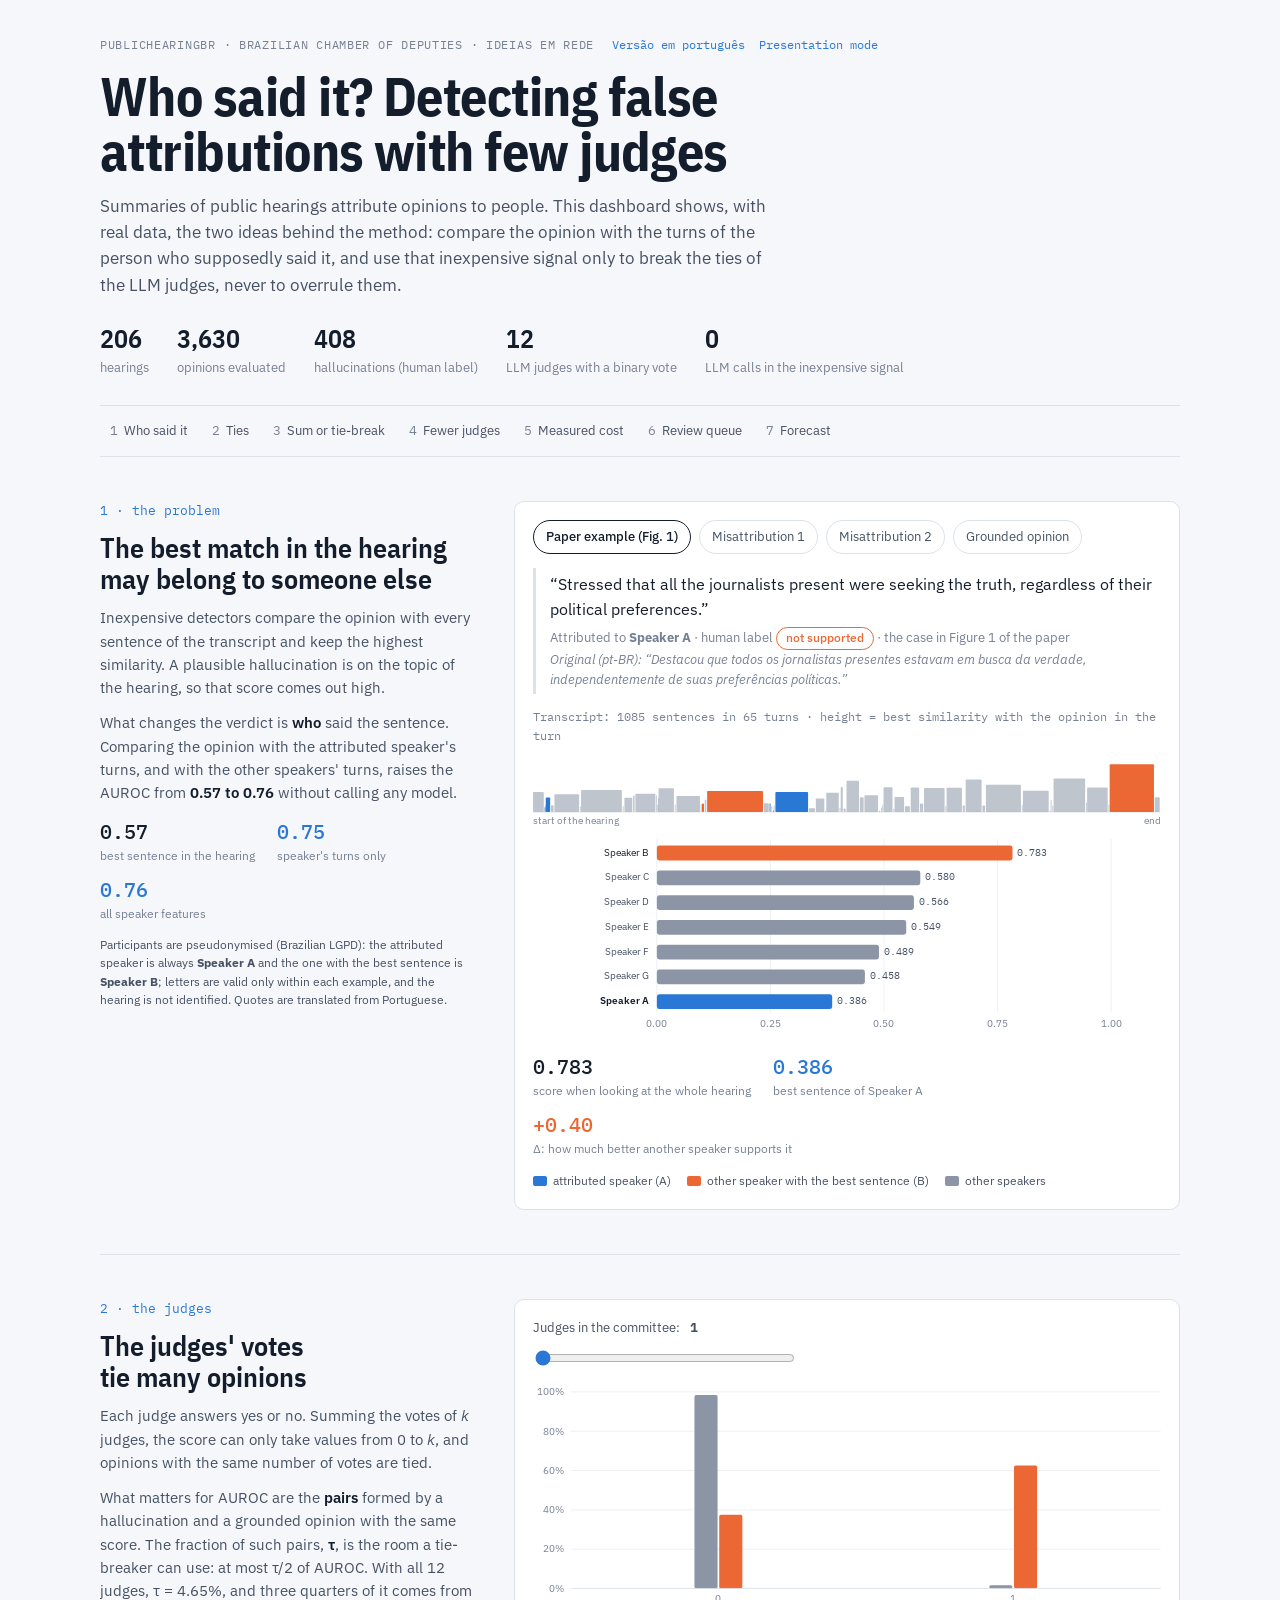
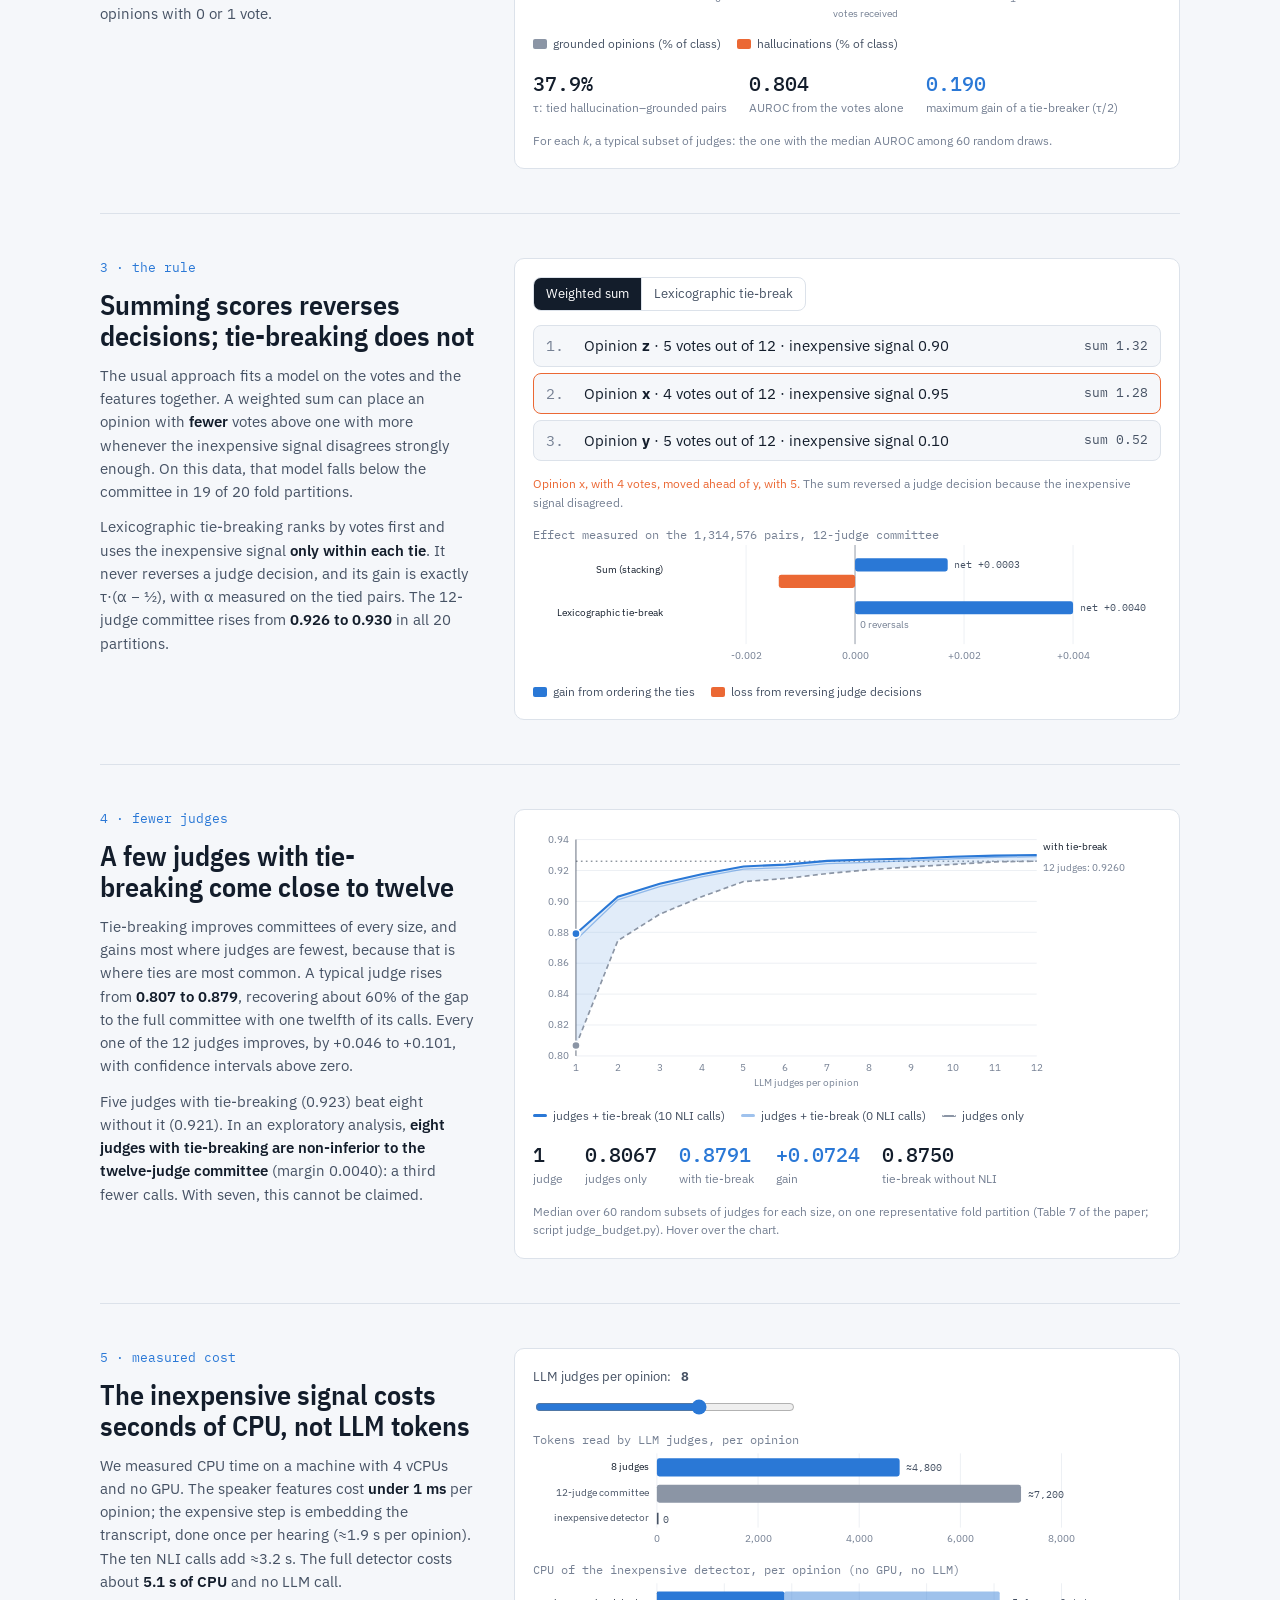
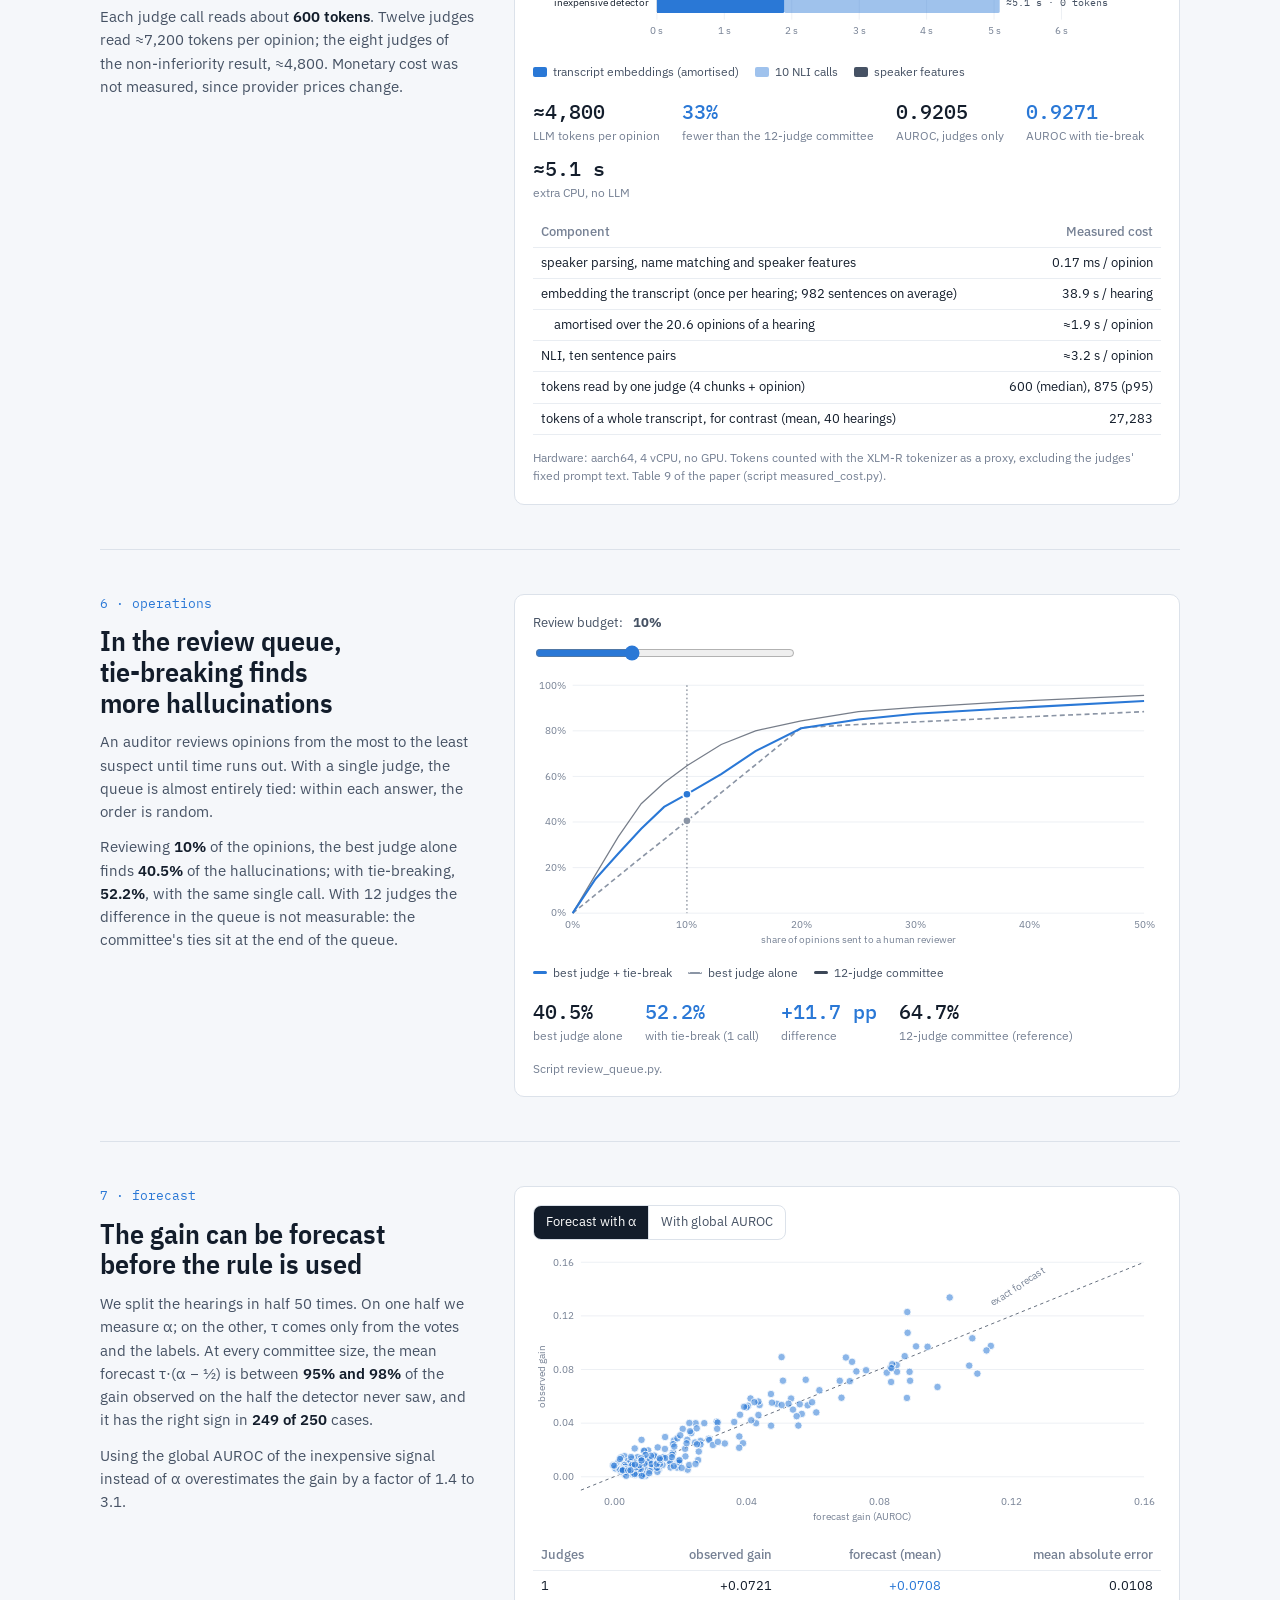
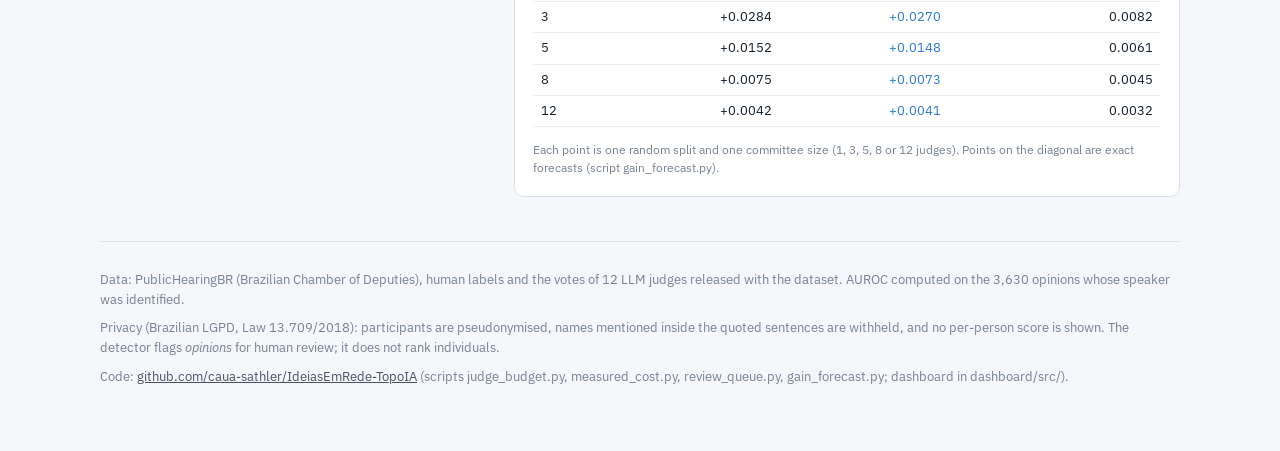
==== commit 83f1f57f: "dashboard interativo slides" ====
--- a/dashboard/en-dashboard.html
+++ b/dashboard/en-dashboard.html
@@ -106,6 +106,54 @@
 .langsw a{color:var(--method);text-decoration:none}
 .langsw a:hover,.langsw a:focus-visible{text-decoration:underline}
 .quote small span[lang]{font-style:italic}
+/* ---------- presentation mode (#slides): horizontal deck, 1600px design canvas ---------- */
+.dk-link{margin-left:14px;text-transform:none;letter-spacing:0;white-space:nowrap}
+.dk-link a{color:var(--method);text-decoration:none}
+.dk-link a:hover,.dk-link a:focus-visible{text-decoration:underline}
+body.deck{overflow:hidden;height:100vh;height:100dvh;font-size:17px}
+body.deck .wrap{max-width:none;margin:0;padding:0;display:flex;width:max-content;height:100vh;height:100dvh;transition:transform .75s cubic-bezier(.65,0,.35,1);will-change:transform}
+body.deck.dk-jump .wrap{transition:none}
+body.deck nav.steps{display:none}
+.deck-slide{flex:0 0 100vw;width:100vw;height:100vh;height:100dvh;overflow:hidden;display:flex;justify-content:center;align-items:flex-start;position:relative}
+.deck-in{width:1600px;flex:none}
+body.deck section.step{grid-template-columns:minmax(0,.8fr) minmax(0,1.5fr);gap:28px 56px;padding:0;border:0;align-items:start}
+body.deck .txt{gap:16px}
+body.deck .num{font-size:15px}
+body.deck h2{font-size:44px;line-height:1.06}
+body.deck .txt p{font-size:19px;line-height:1.5;max-width:none}
+body.deck .txt .note{font-size:14px}
+body.deck .viz{padding:24px 26px;gap:16px}
+body.deck .readout b{font-size:24px}
+body.deck .readout span{font-size:13px}
+body.deck .seg button,body.deck .chipbtn{font-size:15px;padding:7px 14px}
+body.deck label.sl{font-size:15px}
+body.deck .legend{font-size:13px}
+body.deck header.top{border:0;padding:0;gap:26px}
+body.deck header.top .eyebrow{font-size:15px}
+body.deck h1{font-size:84px;line-height:1;max-width:24ch}
+body.deck .lede{font-size:25px;max-width:56ch;line-height:1.45}
+body.deck .kpis{gap:20px 64px;margin-top:26px}
+body.deck .kpi b{font-size:56px;line-height:1.05}
+body.deck .kpi span{font-size:17px}
+body.deck footer{padding:0;gap:16px;font-size:19px;line-height:1.5;color:var(--ink-2);max-width:60ch}
+body.deck footer .dk-end{font-family:var(--cond);font-weight:600;font-size:56px;line-height:1.05;color:var(--ink);margin-bottom:10px}
+body.deck footer a{color:var(--method)}
+/* entrance reveal: replayed by removing and re-adding .in */
+body.deck .dk-rev{opacity:0;transform:translateY(18px)}
+body.deck .deck-slide.in .dk-rev{opacity:1;transform:none;transition:opacity .6s ease,transform .7s cubic-bezier(.2,.7,.2,1);transition-delay:calc(var(--d,0) * 90ms + 180ms)}
+/* heads-up display, progress bar, camera frame */
+.dk-hud{position:fixed;top:14px;right:18px;z-index:30;display:flex;align-items:center;gap:10px;font-family:var(--mono);font-size:12px;color:var(--muted);pointer-events:none}
+.dk-dots{display:flex;gap:5px}
+.dk-dots i{width:7px;height:7px;border-radius:50%;border:1px solid var(--muted)}
+.dk-dots i.on{background:var(--method);border-color:var(--method)}
+.dk-prog{position:fixed;left:0;bottom:0;height:4px;background:var(--method);z-index:30;transition:width .6s ease}
+.dk-hint{position:fixed;top:40px;right:18px;z-index:30;font-family:var(--mono);font-size:12px;color:var(--ink-2);background:var(--surface);border:1px solid var(--rule);border-radius:6px;padding:6px 10px;opacity:0;transition:opacity .5s;pointer-events:none}
+.dk-hint.show{opacity:1}
+body.dk-nohud .dk-hud,body.dk-nohud .dk-prog,body.dk-nohud .dk-hint{display:none}
+.dk-cam{position:fixed;left:2vw;bottom:3vh;width:22vw;aspect-ratio:16/9;border:2px dashed var(--method);border-radius:12px;z-index:25;display:none;align-items:center;justify-content:center;font-family:var(--mono);font-size:13px;color:var(--method);background:var(--method-soft);pointer-events:none}
+body.dk-cam1 .dk-cam{display:flex}
+@media (prefers-reduced-motion:reduce){body.deck .dk-rev{opacity:1;transform:none}}
+
 </style>
 </head>
 <body>
@@ -297,6 +345,7 @@
 <script>
 const D = {"exemplos":[{"tipo":"figura","opiniao":"Destacou que todos os jornalistas presentes estavam em busca da verdade, independentemente de suas prefer\u00eancias pol\u00edticas.","opiniao_en":"Stressed that all the journalists present were seeking the truth, regardless of their political preferences.","orador":"A","melhor_outro":"B","rotulo":"n\u00e3o suportada","cos_s":0.386,"best_other":0.783,"delta":0.397,"turnos":[["*",20,0.385],["A",1,0.171],["*",1,0.207],["A",9,0.309],["*",6,0.198],["F",44,0.353],["*",2,0.179],["H",72,0.416],["*",3,0.185],["H",15,0.305],["*",4,0.338],["C",36,0.362],["*",2,0.343],["C",1,0.205],["*",1,0.305],["C",28,0.441],["*",3,0.212],["I",42,0.331],["*",2,0.214],["B",5,0.221],["*",4,0.28],["B",98,0.401],["*",10,0.227],["A",3,0.225],["*",3,0.181],["A",1,0.12],["*",3,0.196],["A",58,0.386],["*",12,0.154],["J",16,0.295],["*",2,0.126],["G",23,0.376],["*",2,0.166],["G",5,0.458],["*",5,0.152],["E",23,0.549],["*",8,0.312],["K",25,0.341],["*",4,0.12],["L",2,0.169],["*",2,0.204],["L",17,0.456],["*",2,0.152],["M",18,0.317],["*",10,0.183],["N",16,0.451],["*",7,0.222],["O",37,0.445],["*",2,0.185],["P",28,0.446],["*",5,0.194],["D",29,0.566],["*",6,0.194],["F",62,0.489],["*",2,0.202],["H",46,0.406],["*",2,0.113],["H",3,0.276],["*",2,0.194],["C",56,0.58],["*",2,0.239],["I",37,0.451],["*",2,0.209],["B",78,0.783],["*",10,0.311]],"oradores":[{"id":"B","cos":0.783,"n_frases":181,"frase":"Inicialmente, cumpre ressaltar que todos os que est\u00e3o aqui s\u00e3o jornalistas e est\u00e3o em busca da verdade.","frase_en":"To begin with, it should be noted that everyone here is a journalist and is seeking the truth."},{"id":"C","cos":0.58,"n_frases":121,"frase":"Acho que a obriga\u00e7\u00e3o principal dos jornalistas \u00e9 evitar ser politizado, ou seja, \u00e9 n\u00e3o ficar do lado de um partido ou de outro, de esquerda ou de direita.","frase_en":"I think the main duty of journalists is to avoid being politicised, that is, not to take the side of one party or another, left or right."},{"id":"D","cos":0.566,"n_frases":29,"frase":"Quero tamb\u00e9m prestar minha solidariedade a todos aqueles jornalistas que v\u00eam sendo perseguidos.","frase_en":"I also want to express my solidarity with all those journalists who have been persecuted."},{"id":"E","cos":0.549,"n_frases":23,"frase":"H\u00e1 uma turma a\u00ed entende muito bem de mentira e ignora o fato de hoje haver jornalistas cerceados do seu direito, assim como Senadores e Deputados.","frase_en":"There is a crowd out there that understands lying very well and ignores the fact that journalists today are restricted in their rights, as are Senators and Deputies."},{"id":"F","cos":0.489,"n_frases":106,"frase":"Prestei aten\u00e7\u00e3o detidamente em todas as falas.","frase_en":"I paid close attention to every speech."},{"id":"G","cos":0.458,"n_frases":28,"frase":"Valorizem quem voc\u00eas s\u00e3o e busquem a verdade de voc\u00eas.","frase_en":"Value who you are and seek your own truth."},{"id":"A","cos":0.386,"n_frases":72,"frase":"Eu quero falar sobre o trabalho executado pelo jornalista [nome omitido].","frase_en":"I want to talk about the work carried out by the journalist [name withheld]."}]},{"tipo":"ma","opiniao":"A educa\u00e7\u00e3o continuada dos profissionais de sa\u00fade \u00e9 vital para o sucesso da triagem neonatal.","opiniao_en":"Continuing education of health professionals is vital to the success of newborn screening.","orador":"A","melhor_outro":"B","rotulo":"n\u00e3o suportada","cos_s":0.559,"best_other":0.9,"delta":0.341,"turnos":[["*",13,0.473],["B",132,0.9],["*",6,0.46],["B",1,0.084],["G",1,0.111],["*",1,0.114],["G",14,0.533],["B",4,0.222],["*",5,0.543],["H",87,0.545],["*",12,0.365],["A",31,0.554],["*",12,0.494],["E",69,0.652],["*",8,0.624],["I",65,0.591],["*",15,0.428],["C",93,0.696],["*",1,0.138],["C",32,0.471],["*",15,0.616],["D",94,0.67],["*",16,0.501],["F",100,0.624],["*",17,0.597],["B",21,0.754],["*",2,0.134],["H",29,0.338],["*",5,0.219],["A",4,0.559],["*",2,0.255],["E",13,0.543],["*",2,0.231],["I",14,0.334],["*",2,0.187],["C",19,0.718],["*",2,0.202],["D",9,0.653],["*",2,0.406],["F",33,0.468],["*",6,0.175]],"oradores":[{"id":"B","cos":0.9,"n_frases":158,"frase":"H\u00e1 necessidade de promover um aprimoramento daqueles que trabalham com triagem neonatal, e os profissionais precisam, sim, ter uma educa\u00e7\u00e3o continuada.","frase_en":"There is a need to improve the training of those who work in newborn screening, and professionals do need continuing education."},{"id":"C","cos":0.718,"n_frases":144,"frase":"A triagem neonatal tem extrema import\u00e2ncia na vida dessas pessoas.","frase_en":"Newborn screening is extremely important in these people's lives."},{"id":"D","cos":0.67,"n_frases":103,"frase":"\u00c9 fundamental que os profissionais da sa\u00fade entendam a import\u00e2ncia do Teste do Pezinho, saibam do tempo e da forma como se d\u00e1 a coleta. E isso envolve todos estes profissionais inseridos no contexto: m\u00e9dicos, enfermeiros, nutricionistas.","frase_en":"It is essential that health professionals understand the importance of the heel-prick test and know when and how the sample is collected. And this involves all the professionals in this context: doctors, nurses, nutritionists."},{"id":"E","cos":0.652,"n_frases":82,"frase":"E a triagem neonatal \u00e9 o primeiro passo para garantir o m\u00ednimo de qualidade de vida e de inclus\u00e3o a essas pessoas.","frase_en":"And newborn screening is the first step to guarantee a minimum of quality of life and inclusion for these people."},{"id":"F","cos":0.624,"n_frases":133,"frase":"Triagem neonatal n\u00e3o pode ser adiada. Eu ouvi a fala de v\u00e1rios de voc\u00eas, o que \u00e9 muito importante para mim.","frase_en":"Newborn screening cannot be postponed. I heard several of you speak, which is very important to me."},{"id":"*","cos":0.624,"n_frases":144,"frase":"E a triagem neonatal, realmente, passa a ser esse primeiro passo para garantirmos qualidade de vida ao cidad\u00e3o.","frase_en":"And newborn screening really becomes this first step for us to guarantee quality of life for citizens."},{"id":"A","cos":0.559,"n_frases":35,"frase":"Quero enfatizar a import\u00e2ncia desta audi\u00eancia p\u00fablica no fortalecimento da triagem neonatal como pol\u00edtica p\u00fablica de sa\u00fade, e dizer que o Estado de Pernambuco est\u00e1 aqui para partilhar, para trocar experi\u00eancias e para construir junto com voc\u00eas, tra\u00e7ando uma\u2026","frase_en":"I want to stress the importance of this public hearing in strengthening newborn screening as a public health policy, and to say that the State of Pernambuco is here to share, to exchange experiences and to build together with you, charting a\u2026"}]},{"tipo":"ma","opiniao":"Apoiou a necessidade de revis\u00e3o das pol\u00edticas de pens\u00e3o por morte.","opiniao_en":"Supported the need to review survivor's pension policies.","orador":"A","melhor_outro":"B","rotulo":"n\u00e3o suportada","cos_s":0.344,"best_other":0.734,"delta":0.39,"turnos":[["*",64,0.532],["C",91,0.628],["*",9,0.246],["E",87,0.599],["*",29,0.4],["G",142,0.576],["*",7,0.375],["F",61,0.589],["*",4,0.236],["G",18,0.452],["*",7,0.242],["H",9,0.574],["*",10,0.477],["I",1,0.173],["F",1,0.138],["*",2,0.159],["I",38,0.531],["*",5,0.379],["J",195,0.417],["*",28,0.395],["D",32,0.613],["*",1,0.159],["B",50,0.734],["*",2,0.251],["B",2,0.29],["*",8,0.4],["A",9,0.344],["*",8,0.3]],"oradores":[{"id":"B","cos":0.734,"n_frases":52,"frase":"Ele pede que a quest\u00e3o da pens\u00e3o por morte seja revisto, Presidente [nome omitido].","frase_en":"He asks that the question of the survivor's pension be reviewed, Chair [name withheld]."},{"id":"C","cos":0.628,"n_frases":91,"frase":"N\u00f3s defendemos uma nova revis\u00e3o na forma de financiamento das Institui\u00e7\u00f5es de Longa Perman\u00eancia para Idosos \u2014 ILPIs filantr\u00f3picas.","frase_en":"We advocate a new review of how philanthropic long-term care institutions for older people (ILPIs) are funded."},{"id":"D","cos":0.613,"n_frases":32,"frase":"N\u00f3s temos refletido muito sobre os avan\u00e7os conquistados a partir do Estatuto do Idoso, que \u00e9 uma lei federal e que, portanto, deve ser cumprida.","frase_en":"We have reflected a great deal on the progress achieved since the Statute of Older Persons, which is a federal law and must therefore be complied with."},{"id":"E","cos":0.599,"n_frases":87,"frase":"Ele foi indispens\u00e1vel para que essa proposta de uma pol\u00edtica de Estado pudesse se tornar lei.","frase_en":"He was indispensable for this proposal of a State policy to become law."},{"id":"F","cos":0.589,"n_frases":62,"frase":"N\u00f3s temos uma PEC na CCJ tornando o cuidado um direito constitucional, o que \u00e9 muito importante, mas queremos trabalhar um texto, aprovar a Pol\u00edtica Nacional de Cuidados, porque, al\u00e9m da pessoa com defici\u00eancia e da crian\u00e7a, n\u00f3s sabemos que o p\u00fablico idoso est\u00e1\u2026","frase_en":"We have a constitutional amendment (PEC) in the Constitution and Justice Committee making care a constitutional right, which is very important, but we want to work on a text and pass the National Care Policy because, besides people with disabilities and children, we know that the older public is\u2026"},{"id":"G","cos":0.576,"n_frases":160,"frase":"Vamos seguir na constru\u00e7\u00e3o de pol\u00edticas p\u00fablicas cada vez mais efetivas para as pessoas idosas.","frase_en":"Let us keep building ever more effective public policies for older people."},{"id":"A","cos":0.344,"n_frases":9,"frase":"E, atrav\u00e9s dessa Comiss\u00e3o do Idoso da C\u00e2mara Municipal de S\u00e3o Paulo, conseguimos levantar bandeiras, fazer pedidos de audi\u00eancia p\u00fablica.","frase_en":"And, through this Committee on Older Persons of the S\u00e3o Paulo City Council, we managed to raise causes and request public hearings."}]},{"tipo":"suportada","opiniao":"Defendeu que jornalistas devem evitar a politiza\u00e7\u00e3o e sempre lutar pela liberdade de express\u00e3o e contra a censura.","opiniao_en":"Argued that journalists should avoid politicisation and always fight for freedom of expression and against censorship.","orador":"A","melhor_outro":"B","rotulo":"suportada","cos_s":0.788,"best_other":0.597,"delta":-0.191,"turnos":[["*",20,0.29],["H",1,0.198],["*",1,0.28],["H",9,0.282],["*",6,0.186],["I",44,0.476],["*",2,0.182],["F",72,0.55],["*",3,0.179],["F",15,0.384],["*",4,0.42],["A",36,0.528],["*",2,0.184],["A",1,0.171],["*",1,0.258],["A",28,0.497],["*",3,0.185],["E",42,0.554],["*",2,0.185],["C",5,0.205],["*",4,0.232],["C",98,0.535],["*",10,0.222],["H",3,0.14],["*",3,0.2],["H",1,0.111],["*",3,0.168],["H",58,0.451],["*",12,0.164],["J",16,0.44],["*",2,0.131],["K",23,0.487],["*",2,0.161],["K",5,0.369],["*",5,0.132],["L",23,0.519],["*",8,0.226],["M",25,0.544],["*",4,0.166],["G",2,0.255],["*",2,0.243],["G",17,0.548],["*",2,0.174],["N",18,0.391],["*",10,0.159],["O",16,0.473],["*",7,0.181],["P",37,0.497],["*",2,0.194],["D",28,0.571],["*",5,0.179],["B",29,0.597],["*",6,0.166],["I",62,0.531],["*",2,0.194],["F",46,0.509],["*",2,0.131],["F",3,0.452],["*",2,0.171],["A",56,0.788],["*",2,0.192],["E",37,0.509],["*",2,0.173],["C",78,0.576],["*",10,0.39]],"oradores":[{"id":"A","cos":0.788,"n_frases":121,"frase":"Mas os jornalistas t\u00eam como obriga\u00e7\u00e3o defender alguns valores democr\u00e1ticos, principalmente a liberdade de express\u00e3o e a imprensa livre, e ser contra a censura.","frase_en":"But journalists have a duty to defend certain democratic values, above all freedom of expression and a free press, and to oppose censorship."},{"id":"B","cos":0.597,"n_frases":29,"frase":"Quero tamb\u00e9m prestar minha solidariedade a todos aqueles jornalistas que v\u00eam sendo perseguidos.","frase_en":"I also want to express my solidarity with all those journalists who have been persecuted."},{"id":"C","cos":0.576,"n_frases":181,"frase":"N\u00e3o importa se eu concordo ou se eu discordo da pessoa que tem algo a dizer sobre qualquer assunto, eu quero sempre poder defender a liberdade dessa pessoa de falar sobre aquilo que bem entender.","frase_en":"It does not matter whether I agree or disagree with the person who has something to say on any subject; I always want to be able to defend that person's freedom to speak about whatever they please."},{"id":"D","cos":0.571,"n_frases":28,"frase":"Eu vou encerrar, Presidente, dizendo novamente o seguinte: n\u00e3o podemos admitir que, no nosso Pa\u00eds, volte a censura e que matem a nossa democracia em nome de sua defesa.","frase_en":"I will close, Chair, by saying again: we cannot allow censorship to return to our country and our democracy to be killed in the name of defending it."},{"id":"E","cos":0.554,"n_frases":79,"frase":"A ideia de defender a democracia com censura \u00e9 a forma de desinforma\u00e7\u00e3o mais grave do mundo. \u00c9 horr\u00edvel a ideia de proteger a democracia com censura.","frase_en":"The idea of defending democracy with censorship is the most serious form of disinformation in the world. The idea of protecting democracy with censorship is horrible."},{"id":"F","cos":0.55,"n_frases":136,"frase":"Empres\u00e1rios, jornalistas, jornais, ve\u00edculos de m\u00eddia, influenciadores digitais, artistas e at\u00e9 mesmo religiosos foram censurados e perseguidos pelo TSE durante o per\u00edodo eleitoral.","frase_en":"Business people, journalists, newspapers, media outlets, digital influencers, artists and even religious figures were censored and persecuted by the TSE during the election period."},{"id":"G","cos":0.548,"n_frases":19,"frase":"Agora, a Esquerda est\u00e1 aqui, unida, junto com uma parcela da imprensa, o cons\u00f3rcio da censura, dizendo que \u00e9 uma afronta \u00e0 soberania nacional, quando, na verdade, Sr. Presidente, \u00e9 o contr\u00e1rio.","frase_en":"Now the Left is here, united, together with part of the press, the censorship consortium, saying that it is an affront to national sovereignty when, in fact, Mr. Chair, it is the opposite."}]}],"comite":[{"k":1,"juizes":["p1_gpt4omini"],"pos":[153,255],"neg":[3170,52],"tau":0.379,"auc":0.8044,"auc_lex":0.8764},{"k":2,"juizes":["p3_deepseek","p1_sabia"],"pos":[77,137,194],"neg":[2839,346,37],"tau":0.2078,"auc":0.8698,"auc_lex":0.9003},{"k":3,"juizes":["p1_gpt4o","p2_gpt4o","p2_gpt4omini"],"pos":[54,35,62,257],"neg":[2639,322,160,101],"tau":0.1443,"auc":0.8922,"auc_lex":0.9175},{"k":4,"juizes":["p3_deepseek","p3_sabia","p2_gpt4o","p1_gpt4omini"],"pos":[51,40,50,64,203],"neg":[2665,308,165,63,21],"tau":0.1253,"auc":0.9039,"auc_lex":0.9214},{"k":5,"juizes":["p2_gpt4o","p3_sabia","p1_gpt4omini","p1_sabia","p3_gpt4o"],"pos":[40,32,58,59,40,179],"neg":[2486,340,291,63,25,17],"tau":0.1027,"auc":0.9096,"auc_lex":0.9237},{"k":6,"juizes":["p1_sabia","p1_gpt4omini","p3_gpt4omini","p3_sabia","p2_gpt4omini","p2_deepseek"],"pos":[27,37,43,56,35,33,177],"neg":[2025,781,266,80,42,13,15],"tau":0.0791,"auc":0.9151,"auc_lex":0.9235},{"k":7,"juizes":["p1_sabia","p2_sabia","p1_gpt4o","p1_gpt4omini","p3_gpt4omini","p2_deepseek","p2_gpt4omini"],"pos":[25,37,35,46,31,33,32,169],"neg":[2019,755,271,81,44,27,14,11],"tau":0.0732,"auc":0.9177,"auc_lex":0.926},{"k":8,"juizes":["p3_deepseek","p1_deepseek","p1_gpt4o","p2_gpt4omini","p2_deepseek","p2_sabia","p1_gpt4omini","p3_gpt4omini"],"pos":[24,26,30,27,41,22,29,44,165],"neg":[1994,682,266,121,65,44,26,13,11],"tau":0.0636,"auc":0.9207,"auc_lex":0.9275},{"k":9,"juizes":["p3_gpt4o","p2_gpt4o","p1_gpt4omini","p2_deepseek","p1_deepseek","p3_gpt4omini","p3_sabia","p2_sabia","p3_deepseek"],"pos":[20,20,20,26,26,44,24,28,33,167],"neg":[1892,638,248,184,107,69,36,25,12,11],"tau":0.0532,"auc":0.9233,"auc_lex":0.9282},{"k":10,"juizes":["p3_gpt4omini","p3_deepseek","p2_gpt4omini","p3_gpt4o","p1_deepseek","p3_sabia","p1_gpt4o","p2_sabia","p2_deepseek","p1_sabia"],"pos":[19,19,16,28,32,34,30,17,24,29,160],"neg":[1884,603,296,173,105,57,38,27,16,12,11],"tau":0.0504,"auc":0.9246,"auc_lex":0.9288},{"k":11,"juizes":["p3_gpt4o","p2_gpt4o","p3_gpt4omini","p1_sabia","p2_deepseek","p3_sabia","p2_gpt4omini","p1_gpt4omini","p2_sabia","p3_deepseek","p1_deepseek"],"pos":[19,18,14,19,21,25,39,26,18,21,30,158],"neg":[1879,580,258,182,103,83,52,33,20,14,8,10],"tau":0.0478,"auc":0.9256,"auc_lex":0.9297},{"k":12,"juizes":["p1_gpt4omini","p1_gpt4o","p1_deepseek","p1_sabia","p2_gpt4omini","p2_gpt4o","p2_deepseek","p2_sabia","p3_gpt4omini","p3_gpt4o","p3_deepseek","p3_sabia"],"pos":[19,18,12,19,16,26,29,25,19,17,24,27,157],"neg":[1878,575,262,165,104,79,53,35,25,17,13,7,9],"tau":0.0465,"auc":0.926,"auc_lex":0.9301}],"totais":{"n":3630,"pos":408,"neg":3222},"escada":[{"k":1,"so":0.8067,"lex0":0.875,"lex":0.8791},{"k":2,"so":0.8746,"lex0":0.901,"lex":0.903},{"k":3,"so":0.8917,"lex0":0.9096,"lex":0.9114},{"k":4,"so":0.903,"lex0":0.9158,"lex":0.9176},{"k":5,"so":0.9128,"lex0":0.9209,"lex":0.9226},{"k":6,"so":0.9148,"lex0":0.9219,"lex":0.9238},{"k":7,"so":0.918,"lex0":0.9245,"lex":0.9262},{"k":8,"so":0.9205,"lex0":0.9253,"lex":0.9271},{"k":9,"so":0.9223,"lex0":0.9264,"lex":0.9277},{"k":10,"so":0.9239,"lex0":0.9275,"lex":0.9289},{"k":11,"so":0.9256,"lex0":0.9285,"lex":0.9296},{"k":12,"so":0.926,"lex0":0.9289,"lex":0.93}],"fila":{"budget":[2,4,6,8,10,13,16,20,25,30,40,50],"curvas":[{"id":"cos","nome":"Similaridade global (0 chamadas)","y":[2.9,6.6,10.3,12.3,13.7,17.6,22.5,28.2,34.1,38.5,46.8,57.4]},{"id":"fam","nome":"Features de orador (0 chamadas)","y":[10.8,19.1,26.5,33.6,38.0,45.1,50.7,56.1,61.5,65.9,73.8,81.1]},{"id":"juiz","nome":"Melhor juiz sozinho (1 chamada)","y":[8.1,16.3,24.4,32.3,40.5,52.9,65.1,81.4,82.8,83.9,86.2,88.4]},{"id":"lex","nome":"Melhor juiz + desempate (1 chamada)","y":[15.0,26.2,37.0,46.6,52.2,61.0,71.1,81.1,85.0,87.5,90.4,93.1]},{"id":"comite","nome":"Comit\u00ea de 12 ju\u00edzes","y":[16.9,33.6,48.0,57.2,64.7,74.0,80.0,84.4,88.4,90.3,93.3,95.6]}]},"mecanismo":{"pares":1314576,"separados":0.954,"empatados":0.046,"comite":{"auc":0.926,"sep":0.9027,"emp":0.0232,"inv":0.0},"stacking":{"auc":0.9262,"sep":0.9013,"emp":0.0249,"inv":1.33},"lex":{"auc":0.93,"sep":0.9027,"emp":0.0272,"inv":0.0}},"previsao":[{"k":1,"obs":0.097608,"pred":0.113744,"glob":0.156222},{"k":3,"obs":0.015211,"pred":0.02154,"glob":0.040073},{"k":5,"obs":0.010088,"pred":0.016783,"glob":0.034187},{"k":8,"obs":0.00703,"pred":0.011497,"glob":0.02861},{"k":12,"obs":0.003285,"pred":0.006303,"glob":0.018015},{"k":1,"obs":0.046071,"pred":0.043583,"glob":0.067504},{"k":3,"obs":0.027554,"pred":0.022103,"glob":0.042546},{"k":5,"obs":0.00946,"pred":0.00934,"glob":0.021835},{"k":8,"obs":0.009805,"pred":0.004564,"glob":0.018747},{"k":12,"obs":0.004116,"pred":0.002463,"glob":0.010408},{"k":1,"obs":0.078286,"pred":0.085409,"glob":0.112412},{"k":3,"obs":0.040843,"pred":0.036273,"glob":0.0617},{"k":5,"obs":0.019053,"pred":0.009147,"glob":0.034712},{"k":8,"obs":0.00714,"pred":0.003064,"glob":0.017936},{"k":12,"obs":0.006842,"pred":0.001388,"glob":0.014487},{"k":1,"obs":0.081526,"pred":0.08349,"glob":0.108701},{"k":3,"obs":0.012458,"pred":0.02538,"glob":0.039839},{"k":5,"obs":0.005657,"pred":0.013541,"glob":0.024879},{"k":8,"obs":0.003608,"pred":0.007404,"glob":0.01551},{"k":12,"obs":0.002822,"pred":0.00587,"glob":0.012595},{"k":1,"obs":0.058334,"pred":0.053436,"glob":0.075515},{"k":3,"obs":0.014767,"pred":0.012595,"glob":0.032932},{"k":5,"obs":0.006394,"pred":0.007595,"glob":0.02049},{"k":8,"obs":0.008055,"pred":0.008388,"glob":0.019282},{"k":12,"obs":0.004745,"pred":0.003605,"glob":0.013771},{"k":1,"obs":0.08575,"pred":0.071849,"glob":0.102114},{"k":3,"obs":0.026657,"pred":0.026097,"glob":0.042233},{"k":5,"obs":0.010712,"pred":0.019159,"glob":0.027104},{"k":8,"obs":0.004683,"pred":0.007166,"glob":0.013964},{"k":12,"obs":0.003499,"pred":0.004389,"glob":0.011436},{"k":1,"obs":0.053523,"pred":0.043937,"glob":0.061124},{"k":3,"obs":0.021916,"pred":0.013186,"glob":0.029533},{"k":5,"obs":0.013193,"pred":0.010763,"glob":0.0199},{"k":8,"obs":0.013585,"pred":0.009503,"glob":0.019506},{"k":12,"obs":0.004611,"pred":0.003159,"glob":0.009451},{"k":1,"obs":0.053004,"pred":0.040432,"glob":0.071064},{"k":3,"obs":0.032579,"pred":0.023322,"glob":0.045857},{"k":5,"obs":0.010577,"pred":0.010429,"glob":0.025139},{"k":8,"obs":0.009139,"pred":0.00646,"glob":0.018616},{"k":12,"obs":0.004902,"pred":0.004188,"glob":0.013625},{"k":1,"obs":0.071603,"pred":0.089366,"glob":0.11258},{"k":3,"obs":0.011821,"pred":0.019566,"glob":0.034821},{"k":5,"obs":0.030063,"pred":0.037821,"glob":0.065855},{"k":8,"obs":0.0042,"pred":0.006106,"glob":0.017732},{"k":12,"obs":0.002848,"pred":0.005146,"glob":0.014337},{"k":1,"obs":0.054424,"pred":0.049165,"glob":0.081528},{"k":3,"obs":0.01813,"pred":0.017803,"glob":0.040815},{"k":5,"obs":0.028314,"pred":0.028582,"glob":0.04809},{"k":8,"obs":0.008762,"pred":0.006795,"glob":0.022492},{"k":12,"obs":0.004893,"pred":0.005365,"glob":0.015658},{"k":1,"obs":0.055277,"pred":0.047672,"glob":0.068821},{"k":3,"obs":0.008852,"pred":0.014653,"glob":0.025432},{"k":5,"obs":0.006855,"pred":0.018997,"glob":0.025469},{"k":8,"obs":0.002446,"pred":0.007253,"glob":0.012613},{"k":12,"obs":0.001492,"pred":0.00637,"glob":0.011184},{"k":1,"obs":0.103305,"pred":0.108153,"glob":0.141106},{"k":3,"obs":0.038082,"pred":0.047398,"glob":0.069617},{"k":5,"obs":0.010555,"pred":0.019696,"glob":0.027744},{"k":8,"obs":0.006394,"pred":0.013357,"glob":0.020076},{"k":12,"obs":0.002863,"pred":0.008787,"glob":0.014779},{"k":1,"obs":0.051785,"pred":0.040022,"glob":0.065092},{"k":3,"obs":0.019679,"pred":0.010306,"glob":0.02868},{"k":5,"obs":0.012134,"pred":0.006866,"glob":0.020203},{"k":8,"obs":0.010365,"pred":0.005804,"glob":0.016794},{"k":12,"obs":0.006652,"pred":0.001569,"glob":0.011849},{"k":1,"obs":0.088982,"pred":0.069993,"glob":0.094705},{"k":3,"obs":0.061733,"pred":0.047365,"glob":0.069723},{"k":5,"obs":0.035704,"pred":0.020733,"glob":0.0524},{"k":8,"obs":0.00382,"pred":0.004293,"glob":0.011877},{"k":12,"obs":0.00173,"pred":0.003312,"glob":0.009097},{"k":1,"obs":0.107368,"pred":0.088626,"glob":0.125777},{"k":3,"obs":0.027061,"pred":0.018113,"glob":0.044589},{"k":5,"obs":0.009899,"pred":0.005241,"glob":0.021488},{"k":8,"obs":0.006439,"pred":0.004109,"glob":0.014932},{"k":12,"obs":0.004821,"pred":0.002221,"glob":0.012556},{"k":1,"obs":0.071562,"pred":0.068148,"glob":0.094985},{"k":3,"obs":0.015814,"pred":0.012092,"glob":0.031396},{"k":5,"obs":0.006506,"pred":0.004684,"glob":0.017942},{"k":8,"obs":0.004042,"pred":0.003547,"glob":0.011562},{"k":12,"obs":0.003659,"pred":0.002197,"glob":0.009216},{"k":1,"obs":0.082901,"pred":0.107216,"glob":0.145573},{"k":3,"obs":0.027422,"pred":0.028736,"glob":0.049336},{"k":5,"obs":0.012302,"pred":0.010749,"glob":0.02377},{"k":8,"obs":0.003117,"pred":0.004642,"glob":0.01247},{"k":12,"obs":0.00185,"pred":0.003229,"glob":0.009733},{"k":1,"obs":0.094242,"pred":0.112429,"glob":0.138659},{"k":3,"obs":0.046892,"pred":0.056675,"glob":0.083847},{"k":5,"obs":0.02373,"pred":0.029837,"glob":0.045745},{"k":8,"obs":0.006002,"pred":0.009338,"glob":0.017708},{"k":12,"obs":0.003325,"pred":0.005849,"glob":0.012996},{"k":1,"obs":0.089272,"pred":0.050577,"glob":0.090495},{"k":3,"obs":0.021122,"pred":0.006242,"glob":0.022271},{"k":5,"obs":0.015344,"pred":0.003165,"glob":0.020558},{"k":8,"obs":0.011191,"pred":0.001351,"glob":0.013872},{"k":12,"obs":0.006176,"pred":0.000415,"glob":0.007329},{"k":1,"obs":0.050095,"pred":0.054017,"glob":0.080814},{"k":3,"obs":0.038175,"pred":0.055638,"glob":0.082613},{"k":5,"obs":0.01154,"pred":0.016857,"glob":0.03152},{"k":8,"obs":0.00687,"pred":0.011478,"glob":0.020325},{"k":12,"obs":0.002496,"pred":0.006047,"glob":0.013884},{"k":1,"obs":0.133744,"pred":0.101322,"glob":0.163964},{"k":3,"obs":0.014498,"pred":0.015179,"glob":0.033592},{"k":5,"obs":0.009508,"pred":0.011302,"glob":0.024393},{"k":8,"obs":0.005116,"pred":0.007938,"glob":0.01827},{"k":12,"obs":0.003798,"pred":0.006936,"glob":0.014388},{"k":1,"obs":0.066967,"pred":0.097651,"glob":0.119518},{"k":3,"obs":0.005292,"pred":0.022217,"glob":0.033271},{"k":5,"obs":0.006612,"pred":0.020409,"glob":0.028154},{"k":8,"obs":0.000776,"pred":0.009523,"glob":0.016109},{"k":12,"obs":0.000742,"pred":0.008732,"glob":0.014008},{"k":1,"obs":0.083322,"pred":0.085322,"glob":0.111315},{"k":3,"obs":0.024818,"pred":0.033442,"glob":0.048804},{"k":5,"obs":0.012868,"pred":0.014275,"glob":0.030815},{"k":8,"obs":0.006942,"pred":0.017069,"glob":0.028234},{"k":12,"obs":0.003408,"pred":0.005146,"glob":0.01416},{"k":1,"obs":0.077618,"pred":0.082327,"glob":0.110676},{"k":3,"obs":0.016465,"pred":0.017559,"glob":0.035158},{"k":5,"obs":0.014437,"pred":0.014759,"glob":0.030304},{"k":8,"obs":0.007548,"pred":0.005089,"glob":0.017426},{"k":12,"obs":0.005985,"pred":0.003734,"glob":0.015157},{"k":1,"obs":0.078267,"pred":0.089216,"glob":0.113825},{"k":3,"obs":0.058814,"pred":0.08841,"glob":0.106367},{"k":5,"obs":0.008745,"pred":0.022681,"glob":0.030875},{"k":8,"obs":0.003669,"pred":0.013096,"glob":0.018901},{"k":12,"obs":0.001896,"pred":0.009019,"glob":0.014846},{"k":1,"obs":0.079456,"pred":0.076081,"glob":0.110165},{"k":3,"obs":0.020843,"pred":0.021451,"glob":0.040742},{"k":5,"obs":0.006733,"pred":0.012961,"glob":0.023277},{"k":8,"obs":0.003902,"pred":0.007562,"glob":0.015046},{"k":12,"obs":0.002162,"pred":0.007026,"glob":0.012702},{"k":1,"obs":0.089973,"pred":0.087741,"glob":0.120325},{"k":3,"obs":0.024064,"pred":0.026087,"glob":0.045821},{"k":5,"obs":0.00693,"pred":0.008064,"glob":0.019954},{"k":8,"obs":0.012425,"pred":0.019759,"glob":0.029506},{"k":12,"obs":0.002994,"pred":0.003945,"glob":0.012849},{"k":1,"obs":0.078582,"pred":0.073153,"glob":0.124425},{"k":3,"obs":0.007963,"pred":0.018048,"glob":0.033354},{"k":5,"obs":0.010599,"pred":0.01313,"glob":0.035148},{"k":8,"obs":0.002286,"pred":0.007626,"glob":0.017395},{"k":12,"obs":0.001865,"pred":0.005555,"glob":0.013495},{"k":1,"obs":0.097258,"pred":0.091167,"glob":0.123412},{"k":3,"obs":0.024352,"pred":0.017837,"glob":0.036144},{"k":5,"obs":0.041024,"pred":0.030971,"glob":0.058951},{"k":8,"obs":0.005625,"pred":0.007524,"glob":0.016561},{"k":12,"obs":0.003141,"pred":0.0054,"glob":0.012523},{"k":1,"obs":0.07693,"pred":0.109674,"glob":0.12511},{"k":3,"obs":0.009416,"pred":0.013858,"glob":0.031483},{"k":5,"obs":0.02503,"pred":0.038936,"glob":0.059887},{"k":8,"obs":0.009553,"pred":0.012878,"glob":0.02411},{"k":12,"obs":0.005053,"pred":0.003525,"glob":0.013827},{"k":1,"obs":0.083926,"pred":0.083972,"glob":0.111552},{"k":3,"obs":0.039992,"pred":0.027239,"glob":0.057011},{"k":5,"obs":0.040453,"pred":0.031279,"glob":0.058603},{"k":8,"obs":0.010336,"pred":0.005774,"glob":0.021069},{"k":12,"obs":0.007013,"pred":0.001669,"glob":0.015208},{"k":1,"obs":0.052163,"pred":0.039255,"glob":0.066622},{"k":3,"obs":0.029633,"pred":0.015419,"glob":0.045335},{"k":5,"obs":0.011793,"pred":0.004202,"glob":0.019832},{"k":8,"obs":0.008989,"pred":0.002961,"glob":0.015471},{"k":12,"obs":0.005441,"pred":0.001584,"glob":0.011241},{"k":1,"obs":0.053299,"pred":0.058449,"glob":0.07883},{"k":3,"obs":0.071324,"pred":0.07117,"glob":0.107272},{"k":5,"obs":0.018801,"pred":0.025584,"glob":0.037186},{"k":8,"obs":0.004191,"pred":0.010769,"glob":0.018437},{"k":12,"obs":0.001991,"pred":0.006868,"glob":0.013724},{"k":1,"obs":0.046258,"pred":0.038026,"glob":0.060191},{"k":3,"obs":0.039929,"pred":0.024629,"glob":0.047927},{"k":5,"obs":0.015652,"pred":0.011154,"glob":0.025302},{"k":8,"obs":0.005236,"pred":0.004435,"glob":0.012771},{"k":12,"obs":0.003126,"pred":0.003573,"glob":0.009918},{"k":1,"obs":0.081027,"pred":0.083719,"glob":0.111378},{"k":3,"obs":0.040113,"pred":0.022732,"glob":0.050859},{"k":5,"obs":0.014647,"pred":0.007093,"glob":0.025244},{"k":8,"obs":0.013547,"pred":0.005428,"glob":0.024502},{"k":12,"obs":0.006932,"pred":0.002455,"glob":0.013056},{"k":1,"obs":0.054138,"pred":0.056068,"glob":0.083896},{"k":3,"obs":0.013921,"pred":0.015481,"glob":0.031994},{"k":5,"obs":0.025542,"pred":0.024465,"glob":0.043008},{"k":8,"obs":0.005608,"pred":0.00804,"glob":0.017565},{"k":12,"obs":0.003486,"pred":0.003828,"glob":0.01303},{"k":1,"obs":0.054451,"pred":0.05266,"glob":0.079246},{"k":3,"obs":0.025016,"pred":0.021899,"glob":0.04501},{"k":5,"obs":0.010641,"pred":0.006182,"glob":0.022688},{"k":8,"obs":0.007594,"pred":0.002788,"glob":0.016439},{"k":12,"obs":0.00594,"pred":0.001572,"glob":0.013027},{"k":1,"obs":0.045203,"pred":0.055119,"glob":0.08329},{"k":3,"obs":0.026017,"pred":0.031356,"glob":0.044934},{"k":5,"obs":0.014618,"pred":0.017465,"glob":0.034119},{"k":8,"obs":0.002005,"pred":0.00616,"glob":0.012301},{"k":12,"obs":0.000709,"pred":0.003678,"glob":0.009159},{"k":1,"obs":0.053502,"pred":0.050596,"glob":0.075689},{"k":3,"obs":0.071665,"pred":0.050989,"glob":0.097619},{"k":5,"obs":0.011062,"pred":0.00494,"glob":0.021238},{"k":8,"obs":0.014367,"pred":0.002113,"glob":0.023683},{"k":12,"obs":0.008528,"pred":-0.000268,"glob":0.015177},{"k":1,"obs":0.070713,"pred":0.083639,"glob":0.108652},{"k":3,"obs":0.035771,"pred":0.03113,"glob":0.059124},{"k":5,"obs":0.02256,"pred":0.01818,"glob":0.044519},{"k":8,"obs":0.009861,"pred":0.009245,"glob":0.025524},{"k":12,"obs":0.005601,"pred":0.005363,"glob":0.017365},{"k":1,"obs":0.056105,"pred":0.04357,"glob":0.077347},{"k":3,"obs":0.028664,"pred":0.019135,"glob":0.054063},{"k":5,"obs":0.033974,"pred":0.022959,"glob":0.047911},{"k":8,"obs":0.014743,"pred":0.005135,"glob":0.023681},{"k":12,"obs":0.008769,"pred":0.003202,"glob":0.016902},{"k":1,"obs":0.03995,"pred":0.042877,"glob":0.071754},{"k":3,"obs":0.030935,"pred":0.019986,"glob":0.043724},{"k":5,"obs":0.007005,"pred":0.006592,"glob":0.021786},{"k":8,"obs":0.007206,"pred":0.004869,"glob":0.015882},{"k":12,"obs":0.006119,"pred":0.002334,"glob":0.013183},{"k":1,"obs":0.072329,"pred":0.057862,"glob":0.08619},{"k":3,"obs":0.019456,"pred":0.00907,"glob":0.032156},{"k":5,"obs":0.027537,"pred":0.008298,"glob":0.028685},{"k":8,"obs":0.013235,"pred":0.001772,"glob":0.014135},{"k":12,"obs":0.008263,"pred":5.9e-05,"glob":0.009035},{"k":1,"obs":0.064549,"pred":0.061994,"glob":0.088687},{"k":3,"obs":0.036119,"pred":0.02496,"glob":0.046179},{"k":5,"obs":0.007595,"pred":0.003466,"glob":0.015454},{"k":8,"obs":0.016302,"pred":0.009506,"glob":0.026163},{"k":12,"obs":0.00532,"pred":0.001938,"glob":0.011135},{"k":1,"obs":0.048001,"pred":0.061051,"glob":0.086594},{"k":3,"obs":0.021608,"pred":0.037786,"glob":0.053849},{"k":5,"obs":0.009579,"pred":0.024608,"glob":0.040149},{"k":8,"obs":0.002652,"pred":0.010584,"glob":0.018333},{"k":12,"obs":0.000675,"pred":0.008376,"glob":0.015372},{"k":1,"obs":0.05893,"pred":0.068656,"glob":0.09992},{"k":3,"obs":0.020762,"pred":0.015361,"glob":0.041784},{"k":5,"obs":0.012159,"pred":0.008102,"glob":0.02574},{"k":8,"obs":0.008344,"pred":0.005239,"glob":0.018426},{"k":12,"obs":0.00543,"pred":0.003159,"glob":0.014238},{"k":1,"obs":0.122866,"pred":0.088525,"glob":0.133348},{"k":3,"obs":0.058394,"pred":0.041203,"glob":0.080659},{"k":5,"obs":0.013817,"pred":0.00811,"glob":0.023849},{"k":8,"obs":0.005858,"pred":0.003272,"glob":0.015465},{"k":12,"obs":0.00475,"pred":0.00274,"glob":0.013863},{"k":1,"obs":0.09693,"pred":0.094649,"glob":0.123409},{"k":3,"obs":0.024231,"pred":0.025039,"glob":0.045737},{"k":5,"obs":0.008866,"pred":0.005528,"glob":0.017591},{"k":8,"obs":0.005349,"pred":0.002611,"glob":0.012706},{"k":12,"obs":0.004753,"pred":0.002588,"glob":0.011433},{"k":1,"obs":0.055615,"pred":0.059782,"glob":0.090912},{"k":3,"obs":0.012559,"pred":0.013911,"glob":0.037438},{"k":5,"obs":0.008716,"pred":0.007651,"glob":0.024367},{"k":8,"obs":0.013699,"pred":0.013792,"glob":0.031182},{"k":12,"obs":0.004703,"pred":0.00426,"glob":0.016169},{"k":1,"obs":0.055646,"pred":0.042386,"glob":0.076555},{"k":3,"obs":0.04216,"pred":0.041416,"glob":0.070627},{"k":5,"obs":0.012168,"pred":0.008316,"glob":0.02766},{"k":8,"obs":0.009083,"pred":0.006292,"glob":0.019401},{"k":12,"obs":0.004855,"pred":0.004972,"glob":0.014685}],"custo":{"feat_ms":0.1734612312042786,"emb_aud_s":38.85142597087379,"op_por_aud":20.57281553398058,"emb_op_s":1.888483659745163,"nli_s":3.1950160786000197,"total_s":5.0836731995763875,"frases_aud":981.5097087378641,"tok_med":600,"tok_juiz":600,"tok_p95":875,"tok_transc":27283,"hw":"aarch64, 4 vCPU, sem GPU","hw_en":"aarch64, 4 vCPU, no GPU"}};
 const L = {
+  deck: {link: "Presentation mode", exit: "Leave presentation", cam: "camera", endTitle: "Open, reproducible code", hint: "\u2192 next \u00b7 \u2190 back \u00b7 C camera \u00b7 H hide \u00b7 T theme \u00b7 F fullscreen \u00b7 P exit"},
   dec: ".", loc: "en-US", ord: ".", orig: "Original (pt-BR):",
   exLabel: {figura: "Paper example (Fig. 1)", ma: "Misattribution", suportada: "Grounded opinion"},
   rot: {"n\u00e3o suportada": "not supported", "suportada": "supported"},
@@ -337,6 +386,7 @@
 };
 const NS = "http://www.w3.org/2000/svg";
 const $ = id => document.getElementById(id);
+const HOOK = {};   // hooks used by the presentation mode (deck.js)
 const fmt = (v, d=3) => v.toFixed(d).replace(".", L.dec);
 const nf = v => v.toLocaleString(L.loc);
 const pct = v => fmt(v, 1) + "%";
@@ -485,6 +535,7 @@
   hit.addEventListener("pointermove",ev=>{ const p=s.createSVGPoint(); p.x=ev.clientX; p.y=ev.clientY; const q=p.matrixTransform(s.getScreenCTM().inverse()); const k=Math.max(1,Math.min(12,Math.round((q.x-Lf)/(W-Lf-R)*11+1))); read(k); const e=E[k-1]; showTip(ev,`<b>${k}</b> ${L.judges(k)}<br>${L.onlyJ} <b>${fmt(e.so,4)}</b><br>${L.withTbNli} <b>${fmt(e.lex,4)}</b>`); });
   hit.addEventListener("pointerleave",hideTip);
   read(1);
+  HOOK.lad = read;
 })();
 
 /* ---------- 5. measured cost ---------- */
@@ -571,5 +622,258 @@
   draw("a");
 })();
 </script>
+<script>
+/* ---------- presentation mode: open the page with #slides (or press P) ----------
+   Horizontal deck for recording the pitch video. Each section becomes a slide whose
+   charts animate in; the right arrow first runs the slide's scripted steps (the same
+   interactions the pitch script performs by hand) and only then moves on.
+   Keys: right/space/PageDown next, left/PageUp back, 1-9 jump, C camera area,
+   H hide HUD, T light/dark, F fullscreen, P leave. Plain ASCII on purpose (build.py). */
+(function(){
+"use strict";
+const DK = L.deck;
+const isDeck = () => /^#slides\b/.test(location.hash);
+addEventListener("hashchange", () => { if (isDeck() !== document.body.classList.contains("deck")) location.reload(); });
+
+// link into the presentation mode from the normal page header
+const eb = document.querySelector("header.top .eyebrow");
+if (eb) { const s = document.createElement("span"); s.className = "dk-link"; s.innerHTML = `<a href="#slides">${DK.link}</a>`; eb.appendChild(s); }
+if (!isDeck()) {
+  addEventListener("keydown", e => { if ((e.key === "p" || e.key === "P") && !e.metaKey && !e.ctrlKey && !e.altKey) location.hash = "slides"; });
+  return;
+}
+
+/* slide order follows video/pitch_script.md (forecast comes right after the rule) */
+const ORDER = ["top", "quem", "empates", "regra", "previsao", "juizes", "custo", "fila", "fim"];
+const reduce = matchMedia("(prefers-reduced-motion: reduce)").matches;
+const store = { get(k){ try { return localStorage.getItem(k); } catch(e){ return null; } }, set(k,v){ try { localStorage.setItem(k,v); } catch(e){} } };
+
+/* ---- tween engine: one rAF loop; finishAll() snaps every running tween to its end ---- */
+const ease = t => 1 - Math.pow(1 - t, 3);
+const easeIO = t => t < .5 ? 4*t*t*t : 1 - Math.pow(-2*t + 2, 3) / 2;
+let tweens = [], looping = false, gen = 0;
+function loop(now){
+  tweens = tweens.filter(tw => {
+    if (tw.done) return false;
+    const t = Math.min(1, Math.max(0, (now - tw.t0) / tw.dur));
+    tw.fn(tw.ez(t));
+    if (t >= 1) { tw.done = true; tw.res(); return false; }
+    return true;
+  });
+  if (tweens.length) requestAnimationFrame(loop); else looping = false;
+}
+function tween(dur, delay, fn, ez = ease){
+  return new Promise(res => {
+    fn(0);
+    if (reduce) { fn(1); res(); return; }
+    tweens.push({ fn, ez, res, dur, t0: performance.now() + delay, done: false });
+    if (!looping) { looping = true; requestAnimationFrame(loop); }
+  });
+}
+function finishAll(){ const ts = tweens; tweens = []; ts.forEach(tw => { if (!tw.done) { tw.done = true; tw.fn(1); tw.res(); } }); }
+const wait = ms => tween(ms, 0, () => {});
+
+/* ---- chart animations (work on whatever the dashboard code drew) ---- */
+const svgRects = svg => [...svg.querySelectorAll("rect")].filter(r => { const f = r.getAttribute("fill"); return f && f !== "transparent" && !r.closest("clipPath"); });
+function bars(id, axis, o = {}){
+  const svg = $(id); if (!svg) return;
+  const rs = svgRects(svg), n = rs.length, span = o.span ?? 450, d0 = o.delay ?? 0;
+  rs.forEach((r, i) => {
+    const d = d0 + (n > 1 ? i * span / (n - 1) : 0);
+    if (axis === "y") {
+      const y = +r.getAttribute("y"), h = +r.getAttribute("height"), b = y + h;
+      tween(o.dur ?? 650, d, t => { r.setAttribute("y", b - h*t); r.setAttribute("height", h*t); });
+    } else {
+      const x = +r.getAttribute("x"), w = +r.getAttribute("width"), right = o.fromRight && o.fromRight(r);
+      tween(o.dur ?? 700, d, t => { r.setAttribute("width", w*t); if (right) r.setAttribute("x", x + w*(1 - t)); });
+    }
+  });
+  fadeText(svg, d0 + span * .6);
+}
+function fadeText(svg, delay){ svg.querySelectorAll("text").forEach(t => tween(450, delay, v => { t.style.opacity = v; })); }
+function fadeIn(nodes, delay, dur = 400){ nodes.forEach(n => tween(dur, delay, v => { n.style.opacity = v; })); }
+function wipe(id, dur = 1500, delay = 250){
+  const svg = $(id); if (!svg) return;
+  let cp = svg.querySelector("clipPath.dk-wipe");
+  if (!cp) {
+    const cid = "dkw-" + id;
+    cp = el("clipPath", { id: cid, class: "dk-wipe", clipPathUnits: "userSpaceOnUse" }, el("defs", {}, svg));
+    el("rect", { x: -40, y: -40, width: 0, height: 4000 }, cp);
+    svg.querySelectorAll("path").forEach(p => p.setAttribute("clip-path", `url(#${cid})`));
+  }
+  const r = cp.firstChild, W = svg.viewBox.baseVal.width + 80;
+  tween(dur, delay, t => r.setAttribute("width", W*t), easeIO);
+  fadeIn([...svg.querySelectorAll("circle")], delay + dur * .8);
+}
+function dots(id, delay = 100){
+  const svg = $(id); if (!svg) return;
+  const cs = [...svg.querySelectorAll("g circle")];
+  cs.forEach((c, i) => { const r = +c.getAttribute("r"); c.dataset.r = c.dataset.r || r;
+    tween(380, delay + ((i * 7919) % cs.length) / cs.length * 900, t => c.setAttribute("r", Math.max(0, c.dataset.r * t)), t => { const s = 1.7; t -= 1; return t*t*((s+1)*t + s) + 1; }); });
+}
+function flipRank(fn){                      // FLIP: rows slide to their new position
+  const box = $("rank"), key = r => r.querySelector("b").textContent;
+  const before = {}; [...box.children].forEach(r => before[key(r)] = r.getBoundingClientRect().top);
+  fn();
+  const z = zoomOf(box);
+  [...box.children].forEach(r => { const dy = (before[key(r)] - r.getBoundingClientRect().top) / z; if (!dy) return;
+    r.style.transition = "none"; tween(750, 80, t => { r.style.transform = `translateY(${dy*(1 - t)}px)`; }, easeIO); });
+}
+function rankIn(delay){ [...$("rank").children].forEach((r, i) => { r.style.transition = "none"; tween(500, delay + i*120, t => { r.style.opacity = t; r.style.transform = `translateX(${(1 - t)*-24}px)`; }); }); }
+function countUp(root, delay){
+  const dec = L.dec, th = dec === "," ? "." : ",";
+  root.querySelectorAll(".readout b, .kpi b").forEach(b => {
+    const s = b.textContent, m = s.match(/\d[\d.,]*/); if (!m) return;
+    const raw = m[0].replace(/[.,]$/, ""), decimals = raw.includes(dec) ? raw.split(dec)[1].length : 0;
+    const v = parseFloat(raw.split(th).join("").replace(dec, "."));
+    if (!isFinite(v) || v === 0) return;
+    const group = raw.includes(th), pre = s.slice(0, m.index), post = s.slice(m.index + raw.length);
+    const f = x => { let [i, fr] = x.toFixed(decimals).split("."); if (group) i = i.replace(/\B(?=(\d{3})+(?!\d))/g, th); return i + (fr ? dec + fr : ""); };
+    tween(1100, delay, t => { b.textContent = t >= 1 ? s : pre + f(v*t) + post; });
+  });
+}
+/* drive a range input the way a hand on the slider would (fires the dashboard's own "input" handler) */
+function sweepRange(id, to, msPerStep = 170){
+  const inp = $(id), from = +inp.value; if (from === to) return Promise.resolve();
+  let last = from;
+  return tween(Math.abs(to - from) * msPerStep, 0, t => { const v = Math.round(from + (to - from)*t);
+    if (v !== last) { last = v; inp.value = v; inp.dispatchEvent(new Event("input")); } }, easeIO);
+}
+function setRange(id, v){ const inp = $(id); inp.value = v; inp.dispatchEvent(new Event("input")); }
+let ladK = 1;
+function sweepLad(to, msPerStep = 230){
+  const from = ladK; ladK = to; if (!HOOK.lad || from === to) return Promise.resolve();
+  let last = from;
+  return tween(Math.abs(to - from) * msPerStep, 0, t => { const v = Math.round(from + (to - from)*t); if (v !== last) { last = v; HOOK.lad(v); } }, easeIO);
+}
+const click = id => $(id).click();
+const clickEx = i => { const b = $("ex-" + i); if (b) b.click(); };
+const exAnim = d => { bars("ex-strip", "y", { span: 700, delay: d, dur: 500 }); bars("ex-bars", "x", { span: 350, delay: d + 250 }); };
+
+/* ---- per-slide script: reset() state, anim() on entry, steps[] on the right arrow ---- */
+const CFG = {
+  quem:     { reset(){ clickEx(0); }, anim(){ exAnim(350); },
+              steps: [1, 2, 3].filter(i => D.exemplos[i]).map(i => () => { clickEx(i); exAnim(0); countUp($("ex-read"), 0); }) },
+  empates:  { reset(){ setRange("k-emp", 1); }, anim(){ bars("emp-chart", "y", { delay: 350, span: 200 }); },
+              steps: [() => sweepRange("k-emp", 12, 210)] },
+  regra:    { reset(){ click("r-soma"); },
+              anim(){ rankIn(450); bars("dec-chart", "x", { delay: 900, span: 500, fromRight: r => r.getAttribute("fill") === "var(--halluc)" }); },
+              steps: [() => flipRank(() => click("r-lex"))] },
+  previsao: { reset(){ click("p-alpha"); }, anim(){ dots("p-chart", 400); },
+              steps: [() => { click("p-glob"); dots("p-chart", 0); }, () => { click("p-alpha"); dots("p-chart", 0); }] },
+  juizes:   { reset(){ ladK = 1; if (HOOK.lad) HOOK.lad(1); }, anim(){ wipe("lad-chart", 1600, 400); },
+              steps: [() => sweepLad(5), () => sweepLad(8), () => sweepLad(12)] },
+  custo:    { reset(){ setRange("kc", 12); }, anim(){ bars("tok-chart", "x", { delay: 400, span: 350 }); bars("cpu-chart", "x", { delay: 900, span: 500 }); },
+              steps: [() => sweepRange("kc", 8, 260), () => sweepRange("kc", 1, 200)] },
+  fila:     { reset(){ setRange("bud", 4); }, anim(){ wipe("q-chart", 1500, 400); },
+              steps: [() => sweepRange("bud", 7, 500)] }
+};
+
+/* ---- build the deck ---- */
+const wrap = document.querySelector(".wrap");
+const nodeOf = id => id === "top" ? wrap.querySelector("header.top") : id === "fim" ? wrap.querySelector("footer") : $(id);
+const slides = [];
+let secN = 0;
+ORDER.forEach(id => {
+  const node = nodeOf(id); if (!node) return;
+  const sl = document.createElement("div"); sl.className = "deck-slide"; sl.dataset.id = id;
+  const inner = document.createElement("div"); inner.className = "deck-in";
+  inner.appendChild(node); sl.appendChild(inner); wrap.appendChild(sl); slides.push(sl);
+  if (node.matches("section")) {
+    const num = node.querySelector(".num"); secN++; if (num) num.textContent = num.textContent.replace(/^\s*\d+/, String(secN));
+    [...node.querySelector(".txt").children].forEach((c, i) => { c.classList.add("dk-rev"); c.style.setProperty("--d", i); });
+    const viz = node.querySelector(".viz"); viz.classList.add("dk-rev"); viz.style.setProperty("--d", 1);
+  } else {
+    if (id === "fim") { const h = document.createElement("div"); h.className = "dk-end"; h.textContent = DK.endTitle; node.prepend(h); }
+    [...node.querySelectorAll(":scope > *, .kpis > .kpi")].filter(c => !c.classList.contains("kpis")).forEach((c, i) => { c.classList.add("dk-rev"); c.style.setProperty("--d", i); });
+  }
+});
+document.body.classList.add("deck");
+const lang = document.querySelector(".langsw a"); if (lang) lang.href = lang.getAttribute("href") + "#slides";
+const dl = document.querySelector(".dk-link a"); if (dl) { dl.textContent = DK.exit; dl.href = "#"; }
+
+const hud = document.createElement("div"); hud.className = "dk-hud"; hud.innerHTML = `<span class="dk-dots"></span><span class="dk-count"></span>`;
+const prog = document.createElement("div"); prog.className = "dk-prog";
+const hint = document.createElement("div"); hint.className = "dk-hint"; hint.textContent = DK.hint;
+const cam = document.createElement("div"); cam.className = "dk-cam"; cam.textContent = DK.cam;
+document.body.append(hud, prog, hint, cam);
+
+/* camera area: 0 off, 1 frame shown and space reserved, 2 space reserved only */
+let camMode = +(store.get("dk-cam") || 0);
+function applyCam(){ document.body.classList.toggle("dk-cam1", camMode === 1); fit(); }
+
+/* ---- fit each slide to the viewport (zoom the 1600px canvas) ---- */
+const zoomOf = n => +(n.closest(".deck-in")?.style.zoom || 1);
+function fit(){
+  const W = innerWidth, H = innerHeight, mt = .07*H, mb = .07*H;
+  const camH = camMode ? .03*H + .22*W*9/16 + .03*H : 0;
+  slides.forEach(sl => { sl.firstChild.style.zoom = 1; });
+  slides.forEach(sl => {
+    const inner = sl.firstChild, ch = inner.offsetHeight;
+    const guard = inner.querySelector(":scope > section .txt") || inner;
+    const gb = guard.getBoundingClientRect().bottom - inner.getBoundingClientRect().top;
+    let z = Math.min(W * .9 / 1600, (H - mt - mb) / ch);
+    if (camMode) z = Math.min(z, (H - camH - mt) / gb);
+    let top = Math.max(mt, (H - ch*z) / 2);
+    if (camMode) top = Math.max(mt, Math.min(top, H - camH - gb*z));
+    inner.style.zoom = z; sl.style.paddingTop = top + "px";
+  });
+}
+
+/* ---- navigation ---- */
+let cur = -1, step = 0;
+function hudUpd(){
+  const c = CFG[slides[cur].dataset.id], n = c && c.steps ? c.steps.length : 0;
+  hud.querySelector(".dk-count").textContent = `${cur + 1} / ${slides.length}`;
+  hud.querySelector(".dk-dots").innerHTML = Array.from({ length: n }, (_, i) => `<i class="${i < step ? "on" : ""}"></i>`).join("");
+  prog.style.width = (100 * cur / (slides.length - 1)) + "%";
+}
+function go(i, instant){
+  i = Math.max(0, Math.min(slides.length - 1, i));
+  finishAll(); gen++;
+  const sl = slides[i], id = sl.dataset.id, c = CFG[id];
+  document.body.classList.toggle("dk-jump", !!instant || reduce);
+  wrap.style.transform = `translateX(${-i * innerWidth}px)`;
+  slides.forEach(s => s.classList.remove("in"));
+  cur = i; step = 0;
+  if (c && c.reset) c.reset();
+  void sl.offsetWidth; sl.classList.add("in");
+  countUp(sl, 500);
+  if (c && c.anim) c.anim();
+  history.replaceState(null, "", "#slides/" + (i + 1));
+  hudUpd();
+}
+function next(){
+  const c = CFG[slides[cur].dataset.id];
+  if (c && c.steps && step < c.steps.length) { finishAll(); c.steps[step++](); hudUpd(); }
+  else if (cur < slides.length - 1) go(cur + 1);
+}
+addEventListener("keydown", e => {
+  if (e.metaKey || e.ctrlKey || e.altKey) return;
+  const k = e.key, onRange = document.activeElement && document.activeElement.type === "range";
+  if ((k === "ArrowRight" || k === "ArrowLeft") && onRange) return;
+  if (k === "ArrowRight" || k === "PageDown" || k === " " || k === "Enter" && !(document.activeElement && document.activeElement.tagName === "BUTTON")) { e.preventDefault(); next(); }
+  else if (k === "ArrowLeft" || k === "PageUp" || k === "Backspace") { e.preventDefault(); go(cur - 1); }
+  else if (k === "Home") go(0);
+  else if (k === "End") go(slides.length - 1);
+  else if (/^[1-9]$/.test(k)) go(+k - 1);
+  else if (k === "c" || k === "C") { camMode = (camMode + 1) % 3; store.set("dk-cam", camMode); applyCam(); }
+  else if (k === "h" || k === "H") document.body.classList.toggle("dk-nohud");
+  else if (k === "t" || k === "T") { const r = document.documentElement, dark = r.dataset.theme ? r.dataset.theme === "dark" : matchMedia("(prefers-color-scheme: dark)").matches; r.dataset.theme = dark ? "light" : "dark"; }
+  else if (k === "f" || k === "F") { if (document.fullscreenElement) document.exitFullscreen(); else document.documentElement.requestFullscreen().catch(() => {}); }
+  else if (k === "p" || k === "P") location.hash = "";
+});
+// a clicked button or slider must not swallow the next space / arrow press
+document.addEventListener("pointerup", e => { const t = e.target.closest("button,input"); if (t) setTimeout(() => t.blur(), 0); });
+addEventListener("resize", () => { fit(); go(cur, true); });
+
+applyCam();
+const start = parseInt((location.hash.split("/")[1] || "1"), 10) - 1;
+go(isFinite(start) ? start : 0, true);
+if (document.fonts && document.fonts.ready) document.fonts.ready.then(fit);
+hint.classList.add("show"); setTimeout(() => hint.classList.remove("show"), 4500);
+})();
+
+</script>
 </body>
 </html>
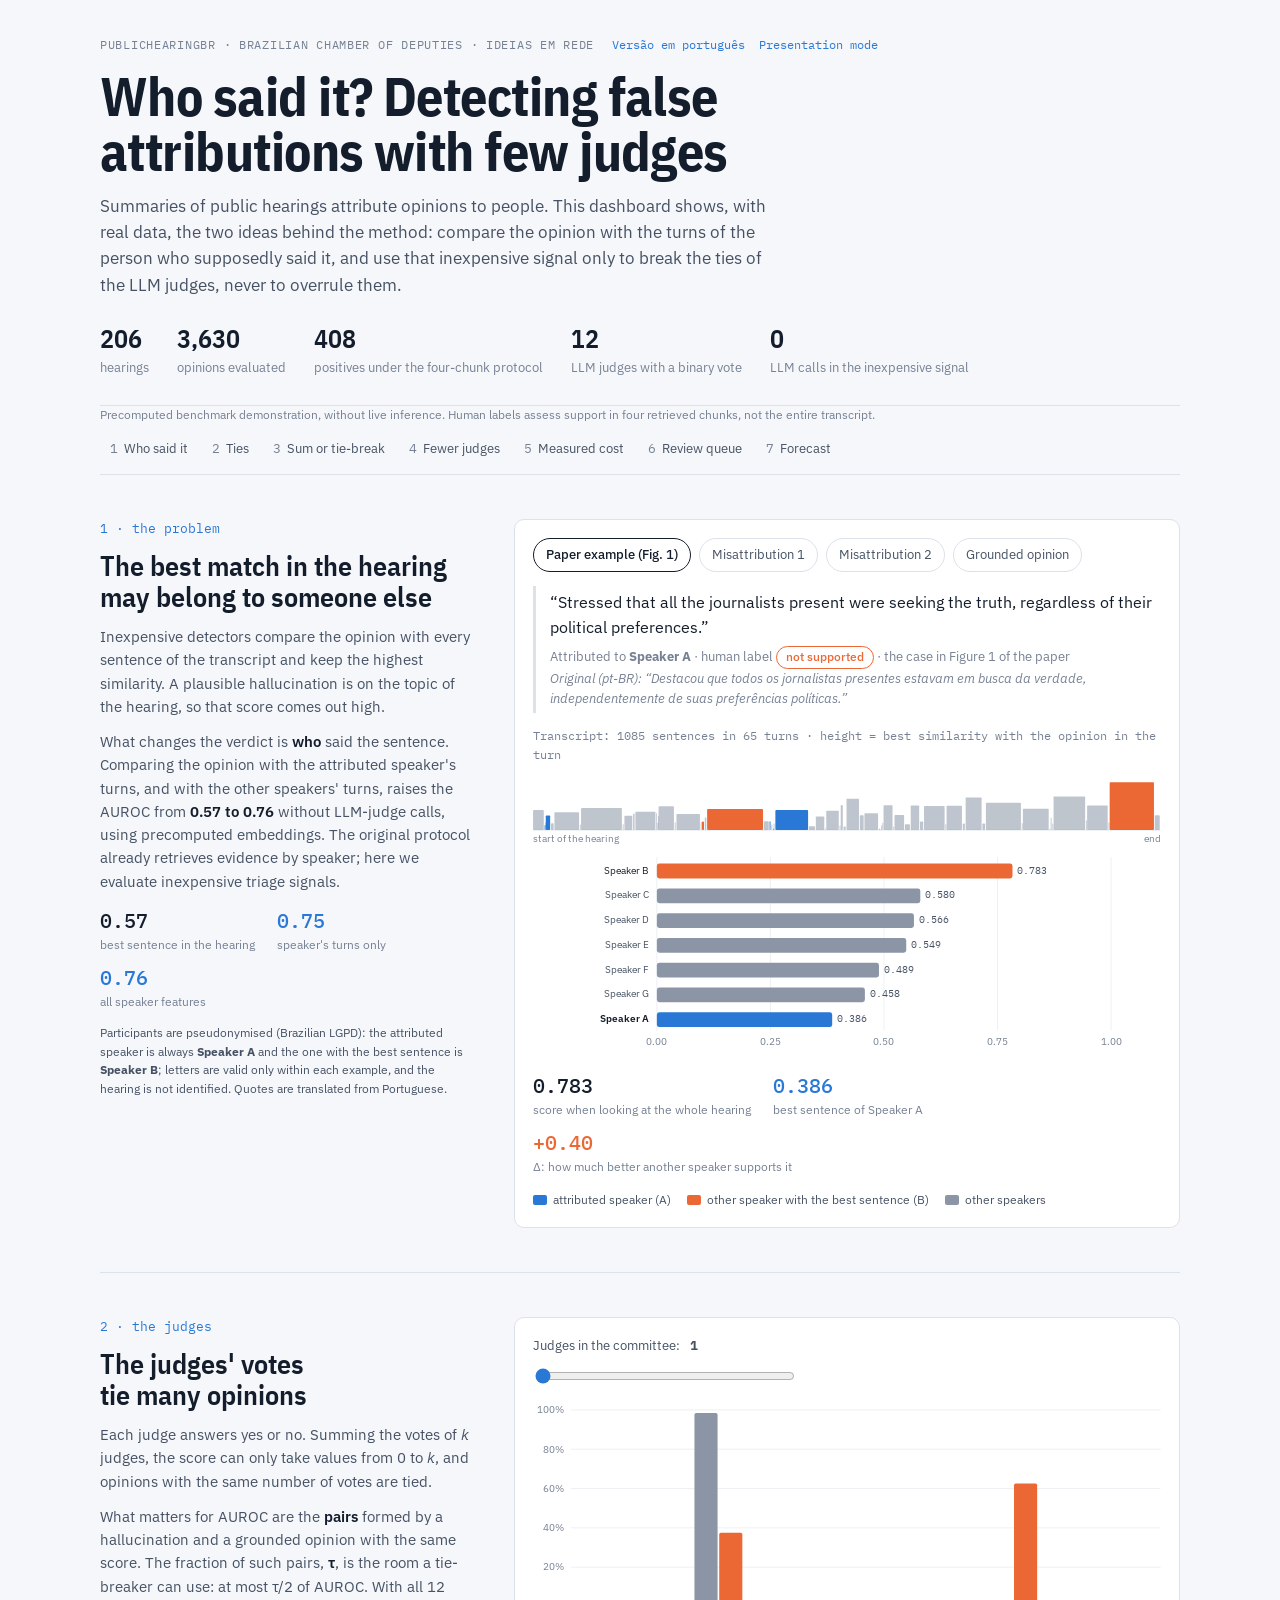
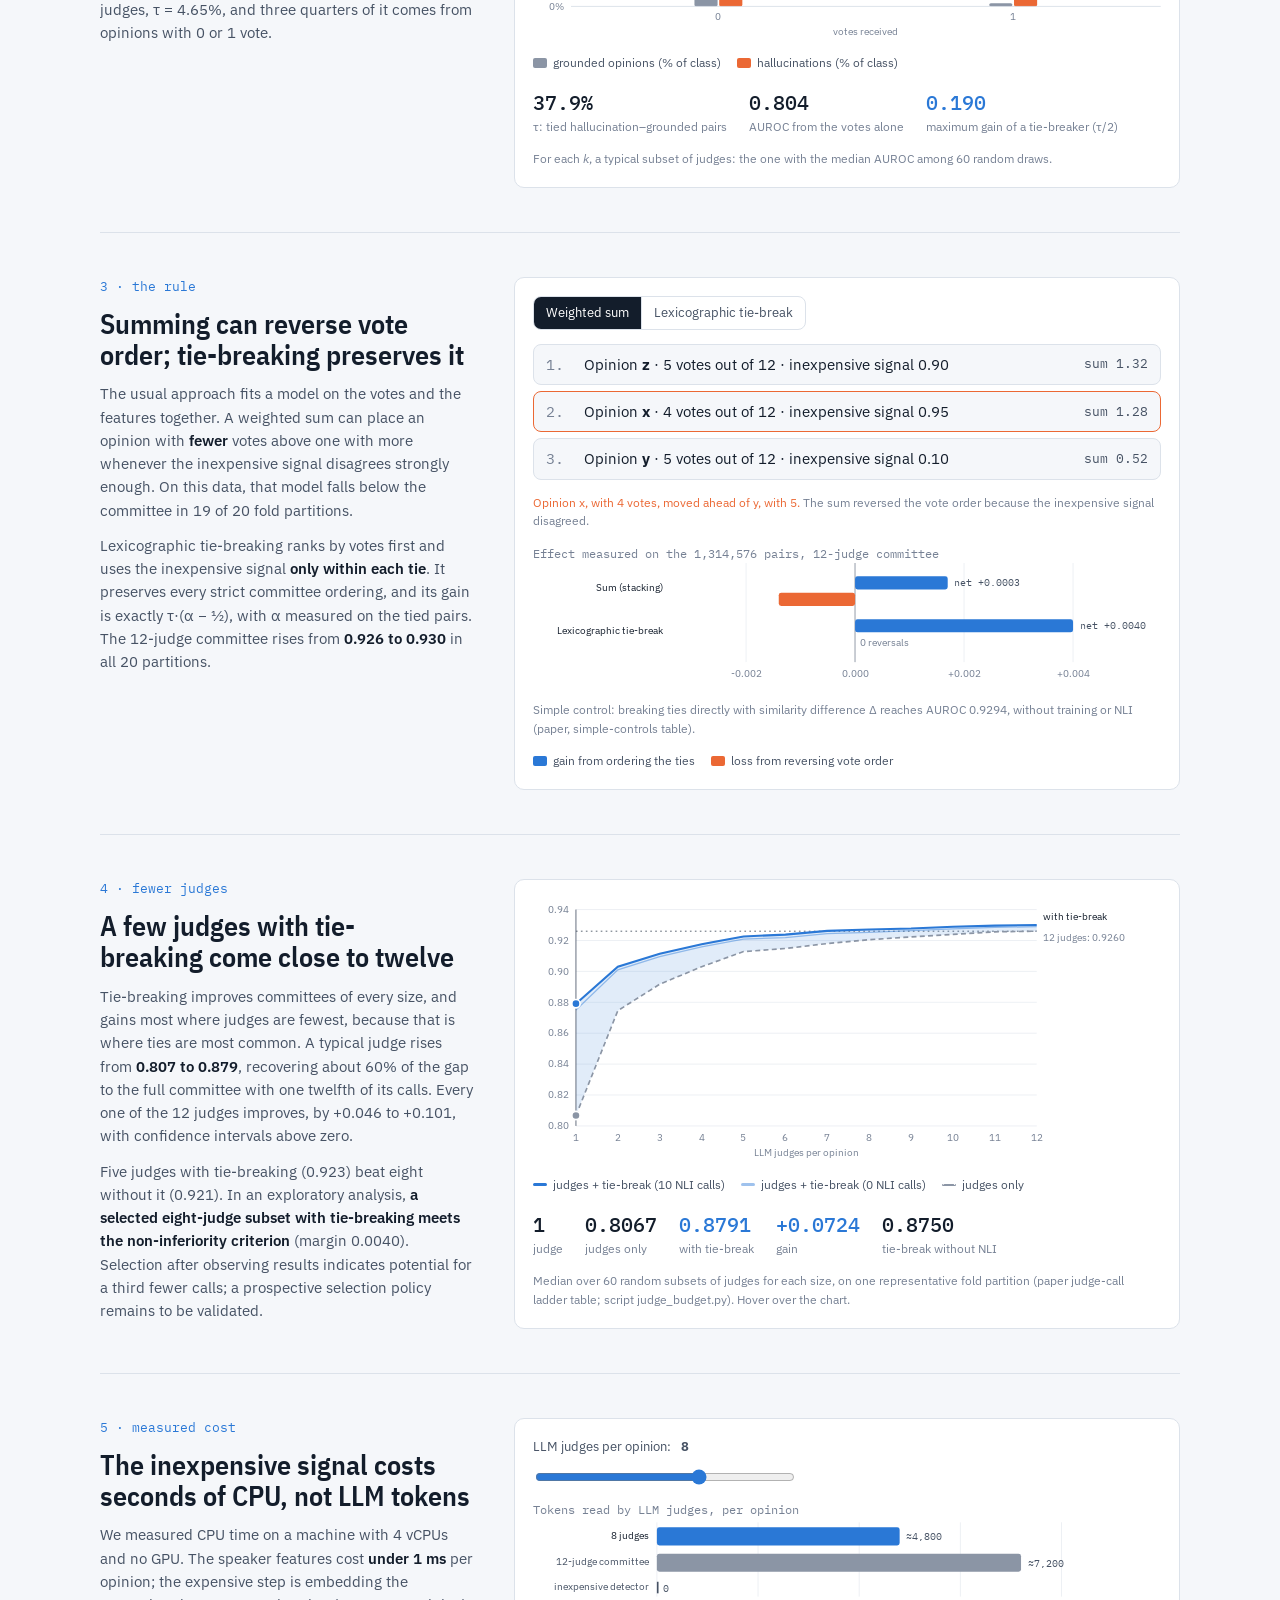
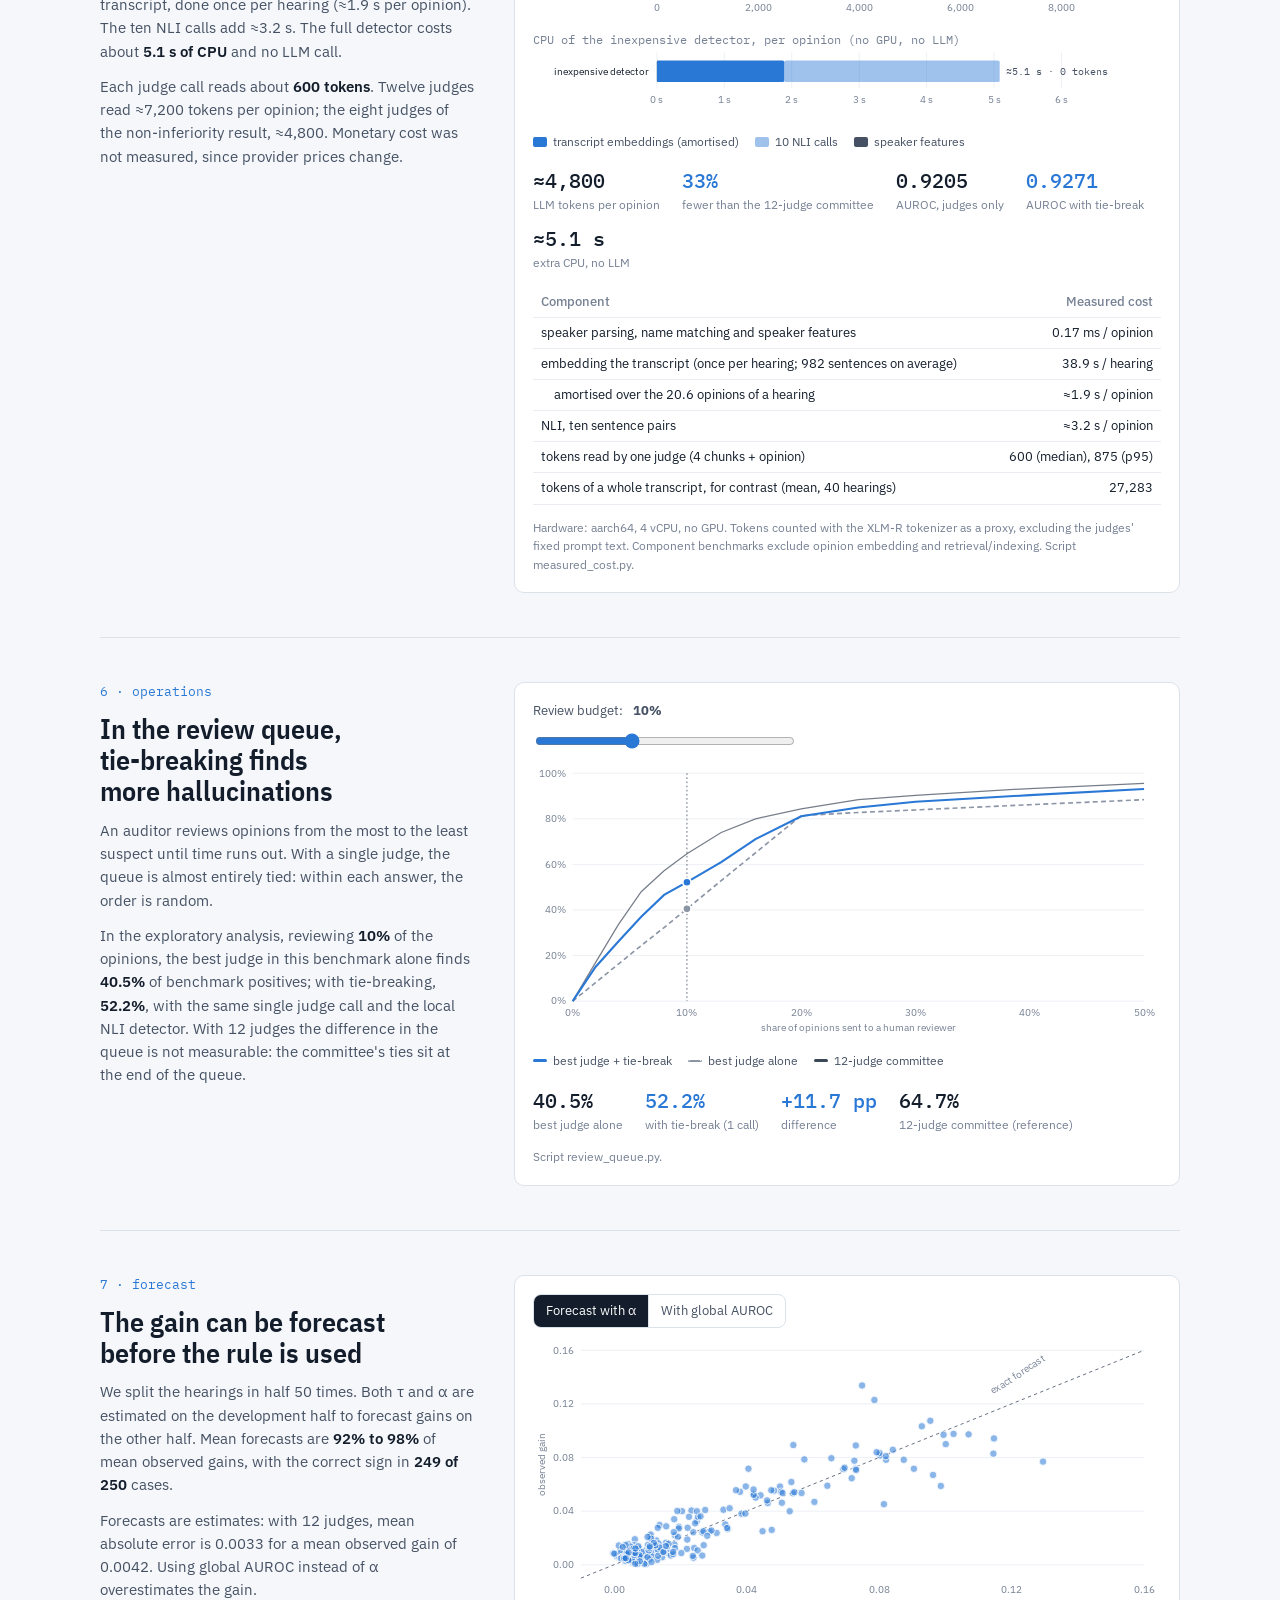
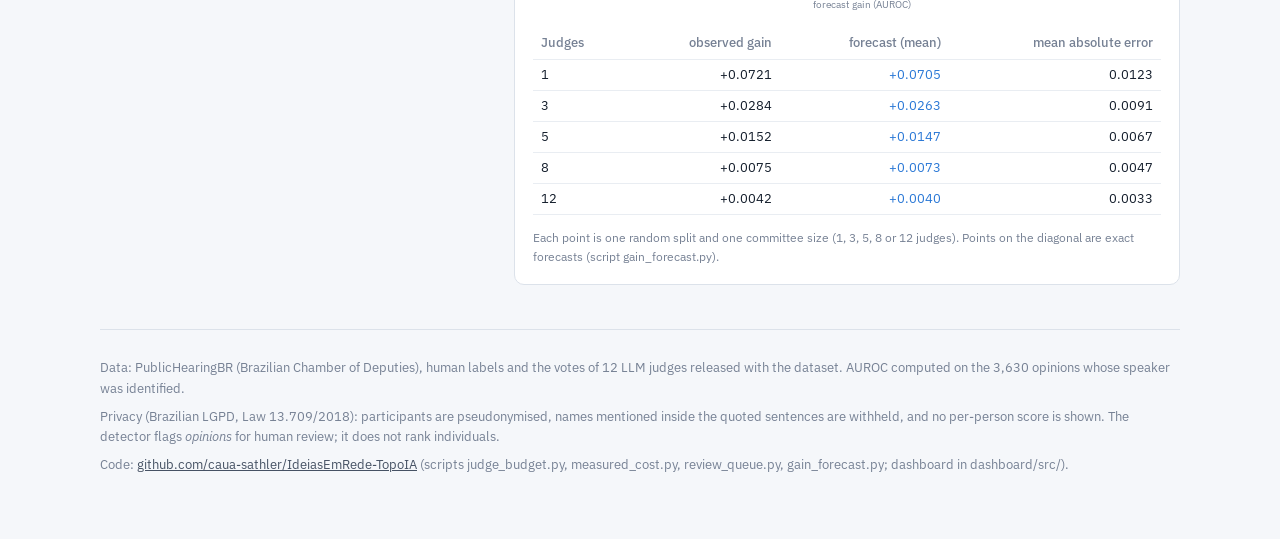
==== commit 2c669a01: "artigo" ====
--- a/dashboard/en-dashboard.html
+++ b/dashboard/en-dashboard.html
@@ -165,12 +165,13 @@
   <div class="kpis">
     <div class="kpi"><b>206</b><span>hearings</span></div>
     <div class="kpi"><b>3,630</b><span>opinions evaluated</span></div>
-    <div class="kpi"><b>408</b><span>hallucinations (human label)</span></div>
+    <div class="kpi"><b>408</b><span>positives under the four-chunk protocol</span></div>
     <div class="kpi"><b>12</b><span>LLM judges with a binary vote</span></div>
     <div class="kpi"><b>0</b><span>LLM calls in the inexpensive signal</span></div>
   </div>
 </header>
 
+<p class="note">Precomputed benchmark demonstration, without live inference. Human labels assess support in four retrieved chunks, not the entire transcript.</p>
 <nav class="steps" aria-label="Steps">
   <a href="#quem"><span>1</span>Who said it</a>
   <a href="#empates"><span>2</span>Ties</a>
@@ -186,7 +187,7 @@
     <div class="num">1 &#183; the problem</div>
     <h2>The best match in the hearing may belong to someone else</h2>
     <p>Inexpensive detectors compare the opinion with every sentence of the transcript and keep the highest similarity. A plausible hallucination is on the topic of the hearing, so that score comes out high.</p>
-    <p>What changes the verdict is <strong>who</strong> said the sentence. Comparing the opinion with the attributed speaker's turns, and with the other speakers' turns, raises the AUROC from <strong>0.57 to 0.76</strong> without calling any model.</p>
+    <p>What changes the verdict is <strong>who</strong> said the sentence. Comparing the opinion with the attributed speaker's turns, and with the other speakers' turns, raises the AUROC from <strong>0.57 to 0.76</strong> without LLM-judge calls, using precomputed embeddings. The original protocol already retrieves evidence by speaker; here we evaluate inexpensive triage signals.</p>
     <div class="readout" aria-live="polite">
       <div><b>0.57</b><span>best sentence in the hearing</span></div>
       <div><b class="m">0.75</b><span>speaker's turns only</span></div>
@@ -232,9 +233,9 @@
 <section class="step" id="regra">
   <div class="txt">
     <div class="num">3 &#183; the rule</div>
-    <h2>Summing scores reverses decisions; tie-breaking does not</h2>
+    <h2>Summing can reverse vote order; tie-breaking preserves it</h2>
     <p>The usual approach fits a model on the votes and the features together. A weighted sum can place an opinion with <strong>fewer</strong> votes above one with more whenever the inexpensive signal disagrees strongly enough. On this data, that model falls below the committee in 19 of 20 fold partitions.</p>
-    <p>Lexicographic tie-breaking ranks by votes first and uses the inexpensive signal <strong>only within each tie</strong>. It never reverses a judge decision, and its gain is exactly &#964;&#183;(&#945; &#8722; &#189;), with &#945; measured on the tied pairs. The 12-judge committee rises from <strong>0.926 to 0.930</strong> in all 20 partitions.</p>
+    <p>Lexicographic tie-breaking ranks by votes first and uses the inexpensive signal <strong>only within each tie</strong>. It preserves every strict committee ordering, and its gain is exactly &#964;&#183;(&#945; &#8722; &#189;), with &#945; measured on the tied pairs. The 12-judge committee rises from <strong>0.926 to 0.930</strong> in all 20 partitions.</p>
   </div>
   <div class="viz">
     <div class="controls">
@@ -249,7 +250,8 @@
       <div class="marker">Effect measured on the 1,314,576 pairs, 12-judge committee</div>
       <svg id="dec-chart" viewBox="0 0 760 150" role="img" aria-label="Gain on ties and loss from reversals"></svg>
     </div>
-    <div class="legend"><span><i style="background:var(--method)"></i>gain from ordering the ties</span><span><i style="background:var(--halluc)"></i>loss from reversing judge decisions</span></div>
+    <p class="note">Simple control: breaking ties directly with similarity difference &#916; reaches AUROC 0.9294, without training or NLI (paper, simple-controls table).</p>
+    <div class="legend"><span><i style="background:var(--method)"></i>gain from ordering the ties</span><span><i style="background:var(--halluc)"></i>loss from reversing vote order</span></div>
   </div>
 </section>
 
@@ -258,13 +260,13 @@
     <div class="num">4 &#183; fewer judges</div>
     <h2>A few judges with tie-breaking come close to twelve</h2>
     <p>Tie-breaking improves committees of every size, and gains most where judges are fewest, because that is where ties are most common. A typical judge rises from <strong>0.807 to 0.879</strong>, recovering about 60% of the gap to the full committee with one twelfth of its calls. Every one of the 12 judges improves, by +0.046 to +0.101, with confidence intervals above zero.</p>
-    <p>Five judges with tie-breaking (0.923) beat eight without it (0.921). In an exploratory analysis, <strong>eight judges with tie-breaking are non-inferior to the twelve-judge committee</strong> (margin 0.0040): a third fewer calls. With seven, this cannot be claimed.</p>
+    <p>Five judges with tie-breaking (0.923) beat eight without it (0.921). In an exploratory analysis, <strong>a selected eight-judge subset with tie-breaking meets the non-inferiority criterion</strong> (margin 0.0040). Selection after observing results indicates potential for a third fewer calls; a prospective selection policy remains to be validated.</p>
   </div>
   <div class="viz">
     <svg id="lad-chart" viewBox="0 0 760 320" role="img" aria-label="AUROC by number of judges"></svg>
     <div class="legend"><span><i class="line" style="background:var(--method)"></i>judges + tie-break (10 NLI calls)</span><span><i class="line" style="background:var(--method);opacity:.45"></i>judges + tie-break (0 NLI calls)</span><span><i class="dash"></i>judges only</span></div>
     <div class="readout" id="lad-read"></div>
-    <p class="note">Median over 60 random subsets of judges for each size, on one representative fold partition (Table 7 of the paper; script judge_budget.py). Hover over the chart.</p>
+    <p class="note">Median over 60 random subsets of judges for each size, on one representative fold partition (paper judge-call ladder table; script judge_budget.py). Hover over the chart.</p>
   </div>
 </section>
 
@@ -300,7 +302,7 @@
     <div class="num">6 &#183; operations</div>
     <h2>In the review queue, tie-breaking finds more hallucinations</h2>
     <p>An auditor reviews opinions from the most to the least suspect until time runs out. With a single judge, the queue is almost entirely tied: within each answer, the order is random.</p>
-    <p>Reviewing <strong>10%</strong> of the opinions, the best judge alone finds <strong>40.5%</strong> of the hallucinations; with tie-breaking, <strong>52.2%</strong>, with the same single call. With 12 judges the difference in the queue is not measurable: the committee's ties sit at the end of the queue.</p>
+    <p>In the exploratory analysis, reviewing <strong>10%</strong> of the opinions, the best judge in this benchmark alone finds <strong>40.5%</strong> of benchmark positives; with tie-breaking, <strong>52.2%</strong>, with the same single judge call and the local NLI detector. With 12 judges the difference in the queue is not measurable: the committee's ties sit at the end of the queue.</p>
   </div>
   <div class="viz">
     <div class="controls">
@@ -318,8 +320,8 @@
   <div class="txt">
     <div class="num">7 &#183; forecast</div>
     <h2>The gain can be forecast before the rule is used</h2>
-    <p>We split the hearings in half 50 times. On one half we measure &#945;; on the other, &#964; comes only from the votes and the labels. At every committee size, the mean forecast &#964;&#183;(&#945; &#8722; &#189;) is between <strong>95% and 98%</strong> of the gain observed on the half the detector never saw, and it has the right sign in <strong>249 of 250</strong> cases.</p>
-    <p>Using the global AUROC of the inexpensive signal instead of &#945; overestimates the gain by a factor of 1.4 to 3.1.</p>
+    <p>We split the hearings in half 50 times. Both &#964; and &#945; are estimated on the development half to forecast gains on the other half. Mean forecasts are <strong>92% to 98%</strong> of mean observed gains, with the correct sign in <strong>249 of 250</strong> cases.</p>
+    <p>Forecasts are estimates: with 12 judges, mean absolute error is 0.0033 for a mean observed gain of 0.0042. Using global AUROC instead of &#945; overestimates the gain.</p>
   </div>
   <div class="viz">
     <div class="controls">
@@ -343,7 +345,7 @@
 <div class="tip" id="tip" role="tooltip"></div>
 
 <script>
-const D = {"exemplos":[{"tipo":"figura","opiniao":"Destacou que todos os jornalistas presentes estavam em busca da verdade, independentemente de suas prefer\u00eancias pol\u00edticas.","opiniao_en":"Stressed that all the journalists present were seeking the truth, regardless of their political preferences.","orador":"A","melhor_outro":"B","rotulo":"n\u00e3o suportada","cos_s":0.386,"best_other":0.783,"delta":0.397,"turnos":[["*",20,0.385],["A",1,0.171],["*",1,0.207],["A",9,0.309],["*",6,0.198],["F",44,0.353],["*",2,0.179],["H",72,0.416],["*",3,0.185],["H",15,0.305],["*",4,0.338],["C",36,0.362],["*",2,0.343],["C",1,0.205],["*",1,0.305],["C",28,0.441],["*",3,0.212],["I",42,0.331],["*",2,0.214],["B",5,0.221],["*",4,0.28],["B",98,0.401],["*",10,0.227],["A",3,0.225],["*",3,0.181],["A",1,0.12],["*",3,0.196],["A",58,0.386],["*",12,0.154],["J",16,0.295],["*",2,0.126],["G",23,0.376],["*",2,0.166],["G",5,0.458],["*",5,0.152],["E",23,0.549],["*",8,0.312],["K",25,0.341],["*",4,0.12],["L",2,0.169],["*",2,0.204],["L",17,0.456],["*",2,0.152],["M",18,0.317],["*",10,0.183],["N",16,0.451],["*",7,0.222],["O",37,0.445],["*",2,0.185],["P",28,0.446],["*",5,0.194],["D",29,0.566],["*",6,0.194],["F",62,0.489],["*",2,0.202],["H",46,0.406],["*",2,0.113],["H",3,0.276],["*",2,0.194],["C",56,0.58],["*",2,0.239],["I",37,0.451],["*",2,0.209],["B",78,0.783],["*",10,0.311]],"oradores":[{"id":"B","cos":0.783,"n_frases":181,"frase":"Inicialmente, cumpre ressaltar que todos os que est\u00e3o aqui s\u00e3o jornalistas e est\u00e3o em busca da verdade.","frase_en":"To begin with, it should be noted that everyone here is a journalist and is seeking the truth."},{"id":"C","cos":0.58,"n_frases":121,"frase":"Acho que a obriga\u00e7\u00e3o principal dos jornalistas \u00e9 evitar ser politizado, ou seja, \u00e9 n\u00e3o ficar do lado de um partido ou de outro, de esquerda ou de direita.","frase_en":"I think the main duty of journalists is to avoid being politicised, that is, not to take the side of one party or another, left or right."},{"id":"D","cos":0.566,"n_frases":29,"frase":"Quero tamb\u00e9m prestar minha solidariedade a todos aqueles jornalistas que v\u00eam sendo perseguidos.","frase_en":"I also want to express my solidarity with all those journalists who have been persecuted."},{"id":"E","cos":0.549,"n_frases":23,"frase":"H\u00e1 uma turma a\u00ed entende muito bem de mentira e ignora o fato de hoje haver jornalistas cerceados do seu direito, assim como Senadores e Deputados.","frase_en":"There is a crowd out there that understands lying very well and ignores the fact that journalists today are restricted in their rights, as are Senators and Deputies."},{"id":"F","cos":0.489,"n_frases":106,"frase":"Prestei aten\u00e7\u00e3o detidamente em todas as falas.","frase_en":"I paid close attention to every speech."},{"id":"G","cos":0.458,"n_frases":28,"frase":"Valorizem quem voc\u00eas s\u00e3o e busquem a verdade de voc\u00eas.","frase_en":"Value who you are and seek your own truth."},{"id":"A","cos":0.386,"n_frases":72,"frase":"Eu quero falar sobre o trabalho executado pelo jornalista [nome omitido].","frase_en":"I want to talk about the work carried out by the journalist [name withheld]."}]},{"tipo":"ma","opiniao":"A educa\u00e7\u00e3o continuada dos profissionais de sa\u00fade \u00e9 vital para o sucesso da triagem neonatal.","opiniao_en":"Continuing education of health professionals is vital to the success of newborn screening.","orador":"A","melhor_outro":"B","rotulo":"n\u00e3o suportada","cos_s":0.559,"best_other":0.9,"delta":0.341,"turnos":[["*",13,0.473],["B",132,0.9],["*",6,0.46],["B",1,0.084],["G",1,0.111],["*",1,0.114],["G",14,0.533],["B",4,0.222],["*",5,0.543],["H",87,0.545],["*",12,0.365],["A",31,0.554],["*",12,0.494],["E",69,0.652],["*",8,0.624],["I",65,0.591],["*",15,0.428],["C",93,0.696],["*",1,0.138],["C",32,0.471],["*",15,0.616],["D",94,0.67],["*",16,0.501],["F",100,0.624],["*",17,0.597],["B",21,0.754],["*",2,0.134],["H",29,0.338],["*",5,0.219],["A",4,0.559],["*",2,0.255],["E",13,0.543],["*",2,0.231],["I",14,0.334],["*",2,0.187],["C",19,0.718],["*",2,0.202],["D",9,0.653],["*",2,0.406],["F",33,0.468],["*",6,0.175]],"oradores":[{"id":"B","cos":0.9,"n_frases":158,"frase":"H\u00e1 necessidade de promover um aprimoramento daqueles que trabalham com triagem neonatal, e os profissionais precisam, sim, ter uma educa\u00e7\u00e3o continuada.","frase_en":"There is a need to improve the training of those who work in newborn screening, and professionals do need continuing education."},{"id":"C","cos":0.718,"n_frases":144,"frase":"A triagem neonatal tem extrema import\u00e2ncia na vida dessas pessoas.","frase_en":"Newborn screening is extremely important in these people's lives."},{"id":"D","cos":0.67,"n_frases":103,"frase":"\u00c9 fundamental que os profissionais da sa\u00fade entendam a import\u00e2ncia do Teste do Pezinho, saibam do tempo e da forma como se d\u00e1 a coleta. E isso envolve todos estes profissionais inseridos no contexto: m\u00e9dicos, enfermeiros, nutricionistas.","frase_en":"It is essential that health professionals understand the importance of the heel-prick test and know when and how the sample is collected. And this involves all the professionals in this context: doctors, nurses, nutritionists."},{"id":"E","cos":0.652,"n_frases":82,"frase":"E a triagem neonatal \u00e9 o primeiro passo para garantir o m\u00ednimo de qualidade de vida e de inclus\u00e3o a essas pessoas.","frase_en":"And newborn screening is the first step to guarantee a minimum of quality of life and inclusion for these people."},{"id":"F","cos":0.624,"n_frases":133,"frase":"Triagem neonatal n\u00e3o pode ser adiada. Eu ouvi a fala de v\u00e1rios de voc\u00eas, o que \u00e9 muito importante para mim.","frase_en":"Newborn screening cannot be postponed. I heard several of you speak, which is very important to me."},{"id":"*","cos":0.624,"n_frases":144,"frase":"E a triagem neonatal, realmente, passa a ser esse primeiro passo para garantirmos qualidade de vida ao cidad\u00e3o.","frase_en":"And newborn screening really becomes this first step for us to guarantee quality of life for citizens."},{"id":"A","cos":0.559,"n_frases":35,"frase":"Quero enfatizar a import\u00e2ncia desta audi\u00eancia p\u00fablica no fortalecimento da triagem neonatal como pol\u00edtica p\u00fablica de sa\u00fade, e dizer que o Estado de Pernambuco est\u00e1 aqui para partilhar, para trocar experi\u00eancias e para construir junto com voc\u00eas, tra\u00e7ando uma\u2026","frase_en":"I want to stress the importance of this public hearing in strengthening newborn screening as a public health policy, and to say that the State of Pernambuco is here to share, to exchange experiences and to build together with you, charting a\u2026"}]},{"tipo":"ma","opiniao":"Apoiou a necessidade de revis\u00e3o das pol\u00edticas de pens\u00e3o por morte.","opiniao_en":"Supported the need to review survivor's pension policies.","orador":"A","melhor_outro":"B","rotulo":"n\u00e3o suportada","cos_s":0.344,"best_other":0.734,"delta":0.39,"turnos":[["*",64,0.532],["C",91,0.628],["*",9,0.246],["E",87,0.599],["*",29,0.4],["G",142,0.576],["*",7,0.375],["F",61,0.589],["*",4,0.236],["G",18,0.452],["*",7,0.242],["H",9,0.574],["*",10,0.477],["I",1,0.173],["F",1,0.138],["*",2,0.159],["I",38,0.531],["*",5,0.379],["J",195,0.417],["*",28,0.395],["D",32,0.613],["*",1,0.159],["B",50,0.734],["*",2,0.251],["B",2,0.29],["*",8,0.4],["A",9,0.344],["*",8,0.3]],"oradores":[{"id":"B","cos":0.734,"n_frases":52,"frase":"Ele pede que a quest\u00e3o da pens\u00e3o por morte seja revisto, Presidente [nome omitido].","frase_en":"He asks that the question of the survivor's pension be reviewed, Chair [name withheld]."},{"id":"C","cos":0.628,"n_frases":91,"frase":"N\u00f3s defendemos uma nova revis\u00e3o na forma de financiamento das Institui\u00e7\u00f5es de Longa Perman\u00eancia para Idosos \u2014 ILPIs filantr\u00f3picas.","frase_en":"We advocate a new review of how philanthropic long-term care institutions for older people (ILPIs) are funded."},{"id":"D","cos":0.613,"n_frases":32,"frase":"N\u00f3s temos refletido muito sobre os avan\u00e7os conquistados a partir do Estatuto do Idoso, que \u00e9 uma lei federal e que, portanto, deve ser cumprida.","frase_en":"We have reflected a great deal on the progress achieved since the Statute of Older Persons, which is a federal law and must therefore be complied with."},{"id":"E","cos":0.599,"n_frases":87,"frase":"Ele foi indispens\u00e1vel para que essa proposta de uma pol\u00edtica de Estado pudesse se tornar lei.","frase_en":"He was indispensable for this proposal of a State policy to become law."},{"id":"F","cos":0.589,"n_frases":62,"frase":"N\u00f3s temos uma PEC na CCJ tornando o cuidado um direito constitucional, o que \u00e9 muito importante, mas queremos trabalhar um texto, aprovar a Pol\u00edtica Nacional de Cuidados, porque, al\u00e9m da pessoa com defici\u00eancia e da crian\u00e7a, n\u00f3s sabemos que o p\u00fablico idoso est\u00e1\u2026","frase_en":"We have a constitutional amendment (PEC) in the Constitution and Justice Committee making care a constitutional right, which is very important, but we want to work on a text and pass the National Care Policy because, besides people with disabilities and children, we know that the older public is\u2026"},{"id":"G","cos":0.576,"n_frases":160,"frase":"Vamos seguir na constru\u00e7\u00e3o de pol\u00edticas p\u00fablicas cada vez mais efetivas para as pessoas idosas.","frase_en":"Let us keep building ever more effective public policies for older people."},{"id":"A","cos":0.344,"n_frases":9,"frase":"E, atrav\u00e9s dessa Comiss\u00e3o do Idoso da C\u00e2mara Municipal de S\u00e3o Paulo, conseguimos levantar bandeiras, fazer pedidos de audi\u00eancia p\u00fablica.","frase_en":"And, through this Committee on Older Persons of the S\u00e3o Paulo City Council, we managed to raise causes and request public hearings."}]},{"tipo":"suportada","opiniao":"Defendeu que jornalistas devem evitar a politiza\u00e7\u00e3o e sempre lutar pela liberdade de express\u00e3o e contra a censura.","opiniao_en":"Argued that journalists should avoid politicisation and always fight for freedom of expression and against censorship.","orador":"A","melhor_outro":"B","rotulo":"suportada","cos_s":0.788,"best_other":0.597,"delta":-0.191,"turnos":[["*",20,0.29],["H",1,0.198],["*",1,0.28],["H",9,0.282],["*",6,0.186],["I",44,0.476],["*",2,0.182],["F",72,0.55],["*",3,0.179],["F",15,0.384],["*",4,0.42],["A",36,0.528],["*",2,0.184],["A",1,0.171],["*",1,0.258],["A",28,0.497],["*",3,0.185],["E",42,0.554],["*",2,0.185],["C",5,0.205],["*",4,0.232],["C",98,0.535],["*",10,0.222],["H",3,0.14],["*",3,0.2],["H",1,0.111],["*",3,0.168],["H",58,0.451],["*",12,0.164],["J",16,0.44],["*",2,0.131],["K",23,0.487],["*",2,0.161],["K",5,0.369],["*",5,0.132],["L",23,0.519],["*",8,0.226],["M",25,0.544],["*",4,0.166],["G",2,0.255],["*",2,0.243],["G",17,0.548],["*",2,0.174],["N",18,0.391],["*",10,0.159],["O",16,0.473],["*",7,0.181],["P",37,0.497],["*",2,0.194],["D",28,0.571],["*",5,0.179],["B",29,0.597],["*",6,0.166],["I",62,0.531],["*",2,0.194],["F",46,0.509],["*",2,0.131],["F",3,0.452],["*",2,0.171],["A",56,0.788],["*",2,0.192],["E",37,0.509],["*",2,0.173],["C",78,0.576],["*",10,0.39]],"oradores":[{"id":"A","cos":0.788,"n_frases":121,"frase":"Mas os jornalistas t\u00eam como obriga\u00e7\u00e3o defender alguns valores democr\u00e1ticos, principalmente a liberdade de express\u00e3o e a imprensa livre, e ser contra a censura.","frase_en":"But journalists have a duty to defend certain democratic values, above all freedom of expression and a free press, and to oppose censorship."},{"id":"B","cos":0.597,"n_frases":29,"frase":"Quero tamb\u00e9m prestar minha solidariedade a todos aqueles jornalistas que v\u00eam sendo perseguidos.","frase_en":"I also want to express my solidarity with all those journalists who have been persecuted."},{"id":"C","cos":0.576,"n_frases":181,"frase":"N\u00e3o importa se eu concordo ou se eu discordo da pessoa que tem algo a dizer sobre qualquer assunto, eu quero sempre poder defender a liberdade dessa pessoa de falar sobre aquilo que bem entender.","frase_en":"It does not matter whether I agree or disagree with the person who has something to say on any subject; I always want to be able to defend that person's freedom to speak about whatever they please."},{"id":"D","cos":0.571,"n_frases":28,"frase":"Eu vou encerrar, Presidente, dizendo novamente o seguinte: n\u00e3o podemos admitir que, no nosso Pa\u00eds, volte a censura e que matem a nossa democracia em nome de sua defesa.","frase_en":"I will close, Chair, by saying again: we cannot allow censorship to return to our country and our democracy to be killed in the name of defending it."},{"id":"E","cos":0.554,"n_frases":79,"frase":"A ideia de defender a democracia com censura \u00e9 a forma de desinforma\u00e7\u00e3o mais grave do mundo. \u00c9 horr\u00edvel a ideia de proteger a democracia com censura.","frase_en":"The idea of defending democracy with censorship is the most serious form of disinformation in the world. The idea of protecting democracy with censorship is horrible."},{"id":"F","cos":0.55,"n_frases":136,"frase":"Empres\u00e1rios, jornalistas, jornais, ve\u00edculos de m\u00eddia, influenciadores digitais, artistas e at\u00e9 mesmo religiosos foram censurados e perseguidos pelo TSE durante o per\u00edodo eleitoral.","frase_en":"Business people, journalists, newspapers, media outlets, digital influencers, artists and even religious figures were censored and persecuted by the TSE during the election period."},{"id":"G","cos":0.548,"n_frases":19,"frase":"Agora, a Esquerda est\u00e1 aqui, unida, junto com uma parcela da imprensa, o cons\u00f3rcio da censura, dizendo que \u00e9 uma afronta \u00e0 soberania nacional, quando, na verdade, Sr. Presidente, \u00e9 o contr\u00e1rio.","frase_en":"Now the Left is here, united, together with part of the press, the censorship consortium, saying that it is an affront to national sovereignty when, in fact, Mr. Chair, it is the opposite."}]}],"comite":[{"k":1,"juizes":["p1_gpt4omini"],"pos":[153,255],"neg":[3170,52],"tau":0.379,"auc":0.8044,"auc_lex":0.8764},{"k":2,"juizes":["p3_deepseek","p1_sabia"],"pos":[77,137,194],"neg":[2839,346,37],"tau":0.2078,"auc":0.8698,"auc_lex":0.9003},{"k":3,"juizes":["p1_gpt4o","p2_gpt4o","p2_gpt4omini"],"pos":[54,35,62,257],"neg":[2639,322,160,101],"tau":0.1443,"auc":0.8922,"auc_lex":0.9175},{"k":4,"juizes":["p3_deepseek","p3_sabia","p2_gpt4o","p1_gpt4omini"],"pos":[51,40,50,64,203],"neg":[2665,308,165,63,21],"tau":0.1253,"auc":0.9039,"auc_lex":0.9214},{"k":5,"juizes":["p2_gpt4o","p3_sabia","p1_gpt4omini","p1_sabia","p3_gpt4o"],"pos":[40,32,58,59,40,179],"neg":[2486,340,291,63,25,17],"tau":0.1027,"auc":0.9096,"auc_lex":0.9237},{"k":6,"juizes":["p1_sabia","p1_gpt4omini","p3_gpt4omini","p3_sabia","p2_gpt4omini","p2_deepseek"],"pos":[27,37,43,56,35,33,177],"neg":[2025,781,266,80,42,13,15],"tau":0.0791,"auc":0.9151,"auc_lex":0.9235},{"k":7,"juizes":["p1_sabia","p2_sabia","p1_gpt4o","p1_gpt4omini","p3_gpt4omini","p2_deepseek","p2_gpt4omini"],"pos":[25,37,35,46,31,33,32,169],"neg":[2019,755,271,81,44,27,14,11],"tau":0.0732,"auc":0.9177,"auc_lex":0.926},{"k":8,"juizes":["p3_deepseek","p1_deepseek","p1_gpt4o","p2_gpt4omini","p2_deepseek","p2_sabia","p1_gpt4omini","p3_gpt4omini"],"pos":[24,26,30,27,41,22,29,44,165],"neg":[1994,682,266,121,65,44,26,13,11],"tau":0.0636,"auc":0.9207,"auc_lex":0.9275},{"k":9,"juizes":["p3_gpt4o","p2_gpt4o","p1_gpt4omini","p2_deepseek","p1_deepseek","p3_gpt4omini","p3_sabia","p2_sabia","p3_deepseek"],"pos":[20,20,20,26,26,44,24,28,33,167],"neg":[1892,638,248,184,107,69,36,25,12,11],"tau":0.0532,"auc":0.9233,"auc_lex":0.9282},{"k":10,"juizes":["p3_gpt4omini","p3_deepseek","p2_gpt4omini","p3_gpt4o","p1_deepseek","p3_sabia","p1_gpt4o","p2_sabia","p2_deepseek","p1_sabia"],"pos":[19,19,16,28,32,34,30,17,24,29,160],"neg":[1884,603,296,173,105,57,38,27,16,12,11],"tau":0.0504,"auc":0.9246,"auc_lex":0.9288},{"k":11,"juizes":["p3_gpt4o","p2_gpt4o","p3_gpt4omini","p1_sabia","p2_deepseek","p3_sabia","p2_gpt4omini","p1_gpt4omini","p2_sabia","p3_deepseek","p1_deepseek"],"pos":[19,18,14,19,21,25,39,26,18,21,30,158],"neg":[1879,580,258,182,103,83,52,33,20,14,8,10],"tau":0.0478,"auc":0.9256,"auc_lex":0.9297},{"k":12,"juizes":["p1_gpt4omini","p1_gpt4o","p1_deepseek","p1_sabia","p2_gpt4omini","p2_gpt4o","p2_deepseek","p2_sabia","p3_gpt4omini","p3_gpt4o","p3_deepseek","p3_sabia"],"pos":[19,18,12,19,16,26,29,25,19,17,24,27,157],"neg":[1878,575,262,165,104,79,53,35,25,17,13,7,9],"tau":0.0465,"auc":0.926,"auc_lex":0.9301}],"totais":{"n":3630,"pos":408,"neg":3222},"escada":[{"k":1,"so":0.8067,"lex0":0.875,"lex":0.8791},{"k":2,"so":0.8746,"lex0":0.901,"lex":0.903},{"k":3,"so":0.8917,"lex0":0.9096,"lex":0.9114},{"k":4,"so":0.903,"lex0":0.9158,"lex":0.9176},{"k":5,"so":0.9128,"lex0":0.9209,"lex":0.9226},{"k":6,"so":0.9148,"lex0":0.9219,"lex":0.9238},{"k":7,"so":0.918,"lex0":0.9245,"lex":0.9262},{"k":8,"so":0.9205,"lex0":0.9253,"lex":0.9271},{"k":9,"so":0.9223,"lex0":0.9264,"lex":0.9277},{"k":10,"so":0.9239,"lex0":0.9275,"lex":0.9289},{"k":11,"so":0.9256,"lex0":0.9285,"lex":0.9296},{"k":12,"so":0.926,"lex0":0.9289,"lex":0.93}],"fila":{"budget":[2,4,6,8,10,13,16,20,25,30,40,50],"curvas":[{"id":"cos","nome":"Similaridade global (0 chamadas)","y":[2.9,6.6,10.3,12.3,13.7,17.6,22.5,28.2,34.1,38.5,46.8,57.4]},{"id":"fam","nome":"Features de orador (0 chamadas)","y":[10.8,19.1,26.5,33.6,38.0,45.1,50.7,56.1,61.5,65.9,73.8,81.1]},{"id":"juiz","nome":"Melhor juiz sozinho (1 chamada)","y":[8.1,16.3,24.4,32.3,40.5,52.9,65.1,81.4,82.8,83.9,86.2,88.4]},{"id":"lex","nome":"Melhor juiz + desempate (1 chamada)","y":[15.0,26.2,37.0,46.6,52.2,61.0,71.1,81.1,85.0,87.5,90.4,93.1]},{"id":"comite","nome":"Comit\u00ea de 12 ju\u00edzes","y":[16.9,33.6,48.0,57.2,64.7,74.0,80.0,84.4,88.4,90.3,93.3,95.6]}]},"mecanismo":{"pares":1314576,"separados":0.954,"empatados":0.046,"comite":{"auc":0.926,"sep":0.9027,"emp":0.0232,"inv":0.0},"stacking":{"auc":0.9262,"sep":0.9013,"emp":0.0249,"inv":1.33},"lex":{"auc":0.93,"sep":0.9027,"emp":0.0272,"inv":0.0}},"previsao":[{"k":1,"obs":0.097608,"pred":0.113744,"glob":0.156222},{"k":3,"obs":0.015211,"pred":0.02154,"glob":0.040073},{"k":5,"obs":0.010088,"pred":0.016783,"glob":0.034187},{"k":8,"obs":0.00703,"pred":0.011497,"glob":0.02861},{"k":12,"obs":0.003285,"pred":0.006303,"glob":0.018015},{"k":1,"obs":0.046071,"pred":0.043583,"glob":0.067504},{"k":3,"obs":0.027554,"pred":0.022103,"glob":0.042546},{"k":5,"obs":0.00946,"pred":0.00934,"glob":0.021835},{"k":8,"obs":0.009805,"pred":0.004564,"glob":0.018747},{"k":12,"obs":0.004116,"pred":0.002463,"glob":0.010408},{"k":1,"obs":0.078286,"pred":0.085409,"glob":0.112412},{"k":3,"obs":0.040843,"pred":0.036273,"glob":0.0617},{"k":5,"obs":0.019053,"pred":0.009147,"glob":0.034712},{"k":8,"obs":0.00714,"pred":0.003064,"glob":0.017936},{"k":12,"obs":0.006842,"pred":0.001388,"glob":0.014487},{"k":1,"obs":0.081526,"pred":0.08349,"glob":0.108701},{"k":3,"obs":0.012458,"pred":0.02538,"glob":0.039839},{"k":5,"obs":0.005657,"pred":0.013541,"glob":0.024879},{"k":8,"obs":0.003608,"pred":0.007404,"glob":0.01551},{"k":12,"obs":0.002822,"pred":0.00587,"glob":0.012595},{"k":1,"obs":0.058334,"pred":0.053436,"glob":0.075515},{"k":3,"obs":0.014767,"pred":0.012595,"glob":0.032932},{"k":5,"obs":0.006394,"pred":0.007595,"glob":0.02049},{"k":8,"obs":0.008055,"pred":0.008388,"glob":0.019282},{"k":12,"obs":0.004745,"pred":0.003605,"glob":0.013771},{"k":1,"obs":0.08575,"pred":0.071849,"glob":0.102114},{"k":3,"obs":0.026657,"pred":0.026097,"glob":0.042233},{"k":5,"obs":0.010712,"pred":0.019159,"glob":0.027104},{"k":8,"obs":0.004683,"pred":0.007166,"glob":0.013964},{"k":12,"obs":0.003499,"pred":0.004389,"glob":0.011436},{"k":1,"obs":0.053523,"pred":0.043937,"glob":0.061124},{"k":3,"obs":0.021916,"pred":0.013186,"glob":0.029533},{"k":5,"obs":0.013193,"pred":0.010763,"glob":0.0199},{"k":8,"obs":0.013585,"pred":0.009503,"glob":0.019506},{"k":12,"obs":0.004611,"pred":0.003159,"glob":0.009451},{"k":1,"obs":0.053004,"pred":0.040432,"glob":0.071064},{"k":3,"obs":0.032579,"pred":0.023322,"glob":0.045857},{"k":5,"obs":0.010577,"pred":0.010429,"glob":0.025139},{"k":8,"obs":0.009139,"pred":0.00646,"glob":0.018616},{"k":12,"obs":0.004902,"pred":0.004188,"glob":0.013625},{"k":1,"obs":0.071603,"pred":0.089366,"glob":0.11258},{"k":3,"obs":0.011821,"pred":0.019566,"glob":0.034821},{"k":5,"obs":0.030063,"pred":0.037821,"glob":0.065855},{"k":8,"obs":0.0042,"pred":0.006106,"glob":0.017732},{"k":12,"obs":0.002848,"pred":0.005146,"glob":0.014337},{"k":1,"obs":0.054424,"pred":0.049165,"glob":0.081528},{"k":3,"obs":0.01813,"pred":0.017803,"glob":0.040815},{"k":5,"obs":0.028314,"pred":0.028582,"glob":0.04809},{"k":8,"obs":0.008762,"pred":0.006795,"glob":0.022492},{"k":12,"obs":0.004893,"pred":0.005365,"glob":0.015658},{"k":1,"obs":0.055277,"pred":0.047672,"glob":0.068821},{"k":3,"obs":0.008852,"pred":0.014653,"glob":0.025432},{"k":5,"obs":0.006855,"pred":0.018997,"glob":0.025469},{"k":8,"obs":0.002446,"pred":0.007253,"glob":0.012613},{"k":12,"obs":0.001492,"pred":0.00637,"glob":0.011184},{"k":1,"obs":0.103305,"pred":0.108153,"glob":0.141106},{"k":3,"obs":0.038082,"pred":0.047398,"glob":0.069617},{"k":5,"obs":0.010555,"pred":0.019696,"glob":0.027744},{"k":8,"obs":0.006394,"pred":0.013357,"glob":0.020076},{"k":12,"obs":0.002863,"pred":0.008787,"glob":0.014779},{"k":1,"obs":0.051785,"pred":0.040022,"glob":0.065092},{"k":3,"obs":0.019679,"pred":0.010306,"glob":0.02868},{"k":5,"obs":0.012134,"pred":0.006866,"glob":0.020203},{"k":8,"obs":0.010365,"pred":0.005804,"glob":0.016794},{"k":12,"obs":0.006652,"pred":0.001569,"glob":0.011849},{"k":1,"obs":0.088982,"pred":0.069993,"glob":0.094705},{"k":3,"obs":0.061733,"pred":0.047365,"glob":0.069723},{"k":5,"obs":0.035704,"pred":0.020733,"glob":0.0524},{"k":8,"obs":0.00382,"pred":0.004293,"glob":0.011877},{"k":12,"obs":0.00173,"pred":0.003312,"glob":0.009097},{"k":1,"obs":0.107368,"pred":0.088626,"glob":0.125777},{"k":3,"obs":0.027061,"pred":0.018113,"glob":0.044589},{"k":5,"obs":0.009899,"pred":0.005241,"glob":0.021488},{"k":8,"obs":0.006439,"pred":0.004109,"glob":0.014932},{"k":12,"obs":0.004821,"pred":0.002221,"glob":0.012556},{"k":1,"obs":0.071562,"pred":0.068148,"glob":0.094985},{"k":3,"obs":0.015814,"pred":0.012092,"glob":0.031396},{"k":5,"obs":0.006506,"pred":0.004684,"glob":0.017942},{"k":8,"obs":0.004042,"pred":0.003547,"glob":0.011562},{"k":12,"obs":0.003659,"pred":0.002197,"glob":0.009216},{"k":1,"obs":0.082901,"pred":0.107216,"glob":0.145573},{"k":3,"obs":0.027422,"pred":0.028736,"glob":0.049336},{"k":5,"obs":0.012302,"pred":0.010749,"glob":0.02377},{"k":8,"obs":0.003117,"pred":0.004642,"glob":0.01247},{"k":12,"obs":0.00185,"pred":0.003229,"glob":0.009733},{"k":1,"obs":0.094242,"pred":0.112429,"glob":0.138659},{"k":3,"obs":0.046892,"pred":0.056675,"glob":0.083847},{"k":5,"obs":0.02373,"pred":0.029837,"glob":0.045745},{"k":8,"obs":0.006002,"pred":0.009338,"glob":0.017708},{"k":12,"obs":0.003325,"pred":0.005849,"glob":0.012996},{"k":1,"obs":0.089272,"pred":0.050577,"glob":0.090495},{"k":3,"obs":0.021122,"pred":0.006242,"glob":0.022271},{"k":5,"obs":0.015344,"pred":0.003165,"glob":0.020558},{"k":8,"obs":0.011191,"pred":0.001351,"glob":0.013872},{"k":12,"obs":0.006176,"pred":0.000415,"glob":0.007329},{"k":1,"obs":0.050095,"pred":0.054017,"glob":0.080814},{"k":3,"obs":0.038175,"pred":0.055638,"glob":0.082613},{"k":5,"obs":0.01154,"pred":0.016857,"glob":0.03152},{"k":8,"obs":0.00687,"pred":0.011478,"glob":0.020325},{"k":12,"obs":0.002496,"pred":0.006047,"glob":0.013884},{"k":1,"obs":0.133744,"pred":0.101322,"glob":0.163964},{"k":3,"obs":0.014498,"pred":0.015179,"glob":0.033592},{"k":5,"obs":0.009508,"pred":0.011302,"glob":0.024393},{"k":8,"obs":0.005116,"pred":0.007938,"glob":0.01827},{"k":12,"obs":0.003798,"pred":0.006936,"glob":0.014388},{"k":1,"obs":0.066967,"pred":0.097651,"glob":0.119518},{"k":3,"obs":0.005292,"pred":0.022217,"glob":0.033271},{"k":5,"obs":0.006612,"pred":0.020409,"glob":0.028154},{"k":8,"obs":0.000776,"pred":0.009523,"glob":0.016109},{"k":12,"obs":0.000742,"pred":0.008732,"glob":0.014008},{"k":1,"obs":0.083322,"pred":0.085322,"glob":0.111315},{"k":3,"obs":0.024818,"pred":0.033442,"glob":0.048804},{"k":5,"obs":0.012868,"pred":0.014275,"glob":0.030815},{"k":8,"obs":0.006942,"pred":0.017069,"glob":0.028234},{"k":12,"obs":0.003408,"pred":0.005146,"glob":0.01416},{"k":1,"obs":0.077618,"pred":0.082327,"glob":0.110676},{"k":3,"obs":0.016465,"pred":0.017559,"glob":0.035158},{"k":5,"obs":0.014437,"pred":0.014759,"glob":0.030304},{"k":8,"obs":0.007548,"pred":0.005089,"glob":0.017426},{"k":12,"obs":0.005985,"pred":0.003734,"glob":0.015157},{"k":1,"obs":0.078267,"pred":0.089216,"glob":0.113825},{"k":3,"obs":0.058814,"pred":0.08841,"glob":0.106367},{"k":5,"obs":0.008745,"pred":0.022681,"glob":0.030875},{"k":8,"obs":0.003669,"pred":0.013096,"glob":0.018901},{"k":12,"obs":0.001896,"pred":0.009019,"glob":0.014846},{"k":1,"obs":0.079456,"pred":0.076081,"glob":0.110165},{"k":3,"obs":0.020843,"pred":0.021451,"glob":0.040742},{"k":5,"obs":0.006733,"pred":0.012961,"glob":0.023277},{"k":8,"obs":0.003902,"pred":0.007562,"glob":0.015046},{"k":12,"obs":0.002162,"pred":0.007026,"glob":0.012702},{"k":1,"obs":0.089973,"pred":0.087741,"glob":0.120325},{"k":3,"obs":0.024064,"pred":0.026087,"glob":0.045821},{"k":5,"obs":0.00693,"pred":0.008064,"glob":0.019954},{"k":8,"obs":0.012425,"pred":0.019759,"glob":0.029506},{"k":12,"obs":0.002994,"pred":0.003945,"glob":0.012849},{"k":1,"obs":0.078582,"pred":0.073153,"glob":0.124425},{"k":3,"obs":0.007963,"pred":0.018048,"glob":0.033354},{"k":5,"obs":0.010599,"pred":0.01313,"glob":0.035148},{"k":8,"obs":0.002286,"pred":0.007626,"glob":0.017395},{"k":12,"obs":0.001865,"pred":0.005555,"glob":0.013495},{"k":1,"obs":0.097258,"pred":0.091167,"glob":0.123412},{"k":3,"obs":0.024352,"pred":0.017837,"glob":0.036144},{"k":5,"obs":0.041024,"pred":0.030971,"glob":0.058951},{"k":8,"obs":0.005625,"pred":0.007524,"glob":0.016561},{"k":12,"obs":0.003141,"pred":0.0054,"glob":0.012523},{"k":1,"obs":0.07693,"pred":0.109674,"glob":0.12511},{"k":3,"obs":0.009416,"pred":0.013858,"glob":0.031483},{"k":5,"obs":0.02503,"pred":0.038936,"glob":0.059887},{"k":8,"obs":0.009553,"pred":0.012878,"glob":0.02411},{"k":12,"obs":0.005053,"pred":0.003525,"glob":0.013827},{"k":1,"obs":0.083926,"pred":0.083972,"glob":0.111552},{"k":3,"obs":0.039992,"pred":0.027239,"glob":0.057011},{"k":5,"obs":0.040453,"pred":0.031279,"glob":0.058603},{"k":8,"obs":0.010336,"pred":0.005774,"glob":0.021069},{"k":12,"obs":0.007013,"pred":0.001669,"glob":0.015208},{"k":1,"obs":0.052163,"pred":0.039255,"glob":0.066622},{"k":3,"obs":0.029633,"pred":0.015419,"glob":0.045335},{"k":5,"obs":0.011793,"pred":0.004202,"glob":0.019832},{"k":8,"obs":0.008989,"pred":0.002961,"glob":0.015471},{"k":12,"obs":0.005441,"pred":0.001584,"glob":0.011241},{"k":1,"obs":0.053299,"pred":0.058449,"glob":0.07883},{"k":3,"obs":0.071324,"pred":0.07117,"glob":0.107272},{"k":5,"obs":0.018801,"pred":0.025584,"glob":0.037186},{"k":8,"obs":0.004191,"pred":0.010769,"glob":0.018437},{"k":12,"obs":0.001991,"pred":0.006868,"glob":0.013724},{"k":1,"obs":0.046258,"pred":0.038026,"glob":0.060191},{"k":3,"obs":0.039929,"pred":0.024629,"glob":0.047927},{"k":5,"obs":0.015652,"pred":0.011154,"glob":0.025302},{"k":8,"obs":0.005236,"pred":0.004435,"glob":0.012771},{"k":12,"obs":0.003126,"pred":0.003573,"glob":0.009918},{"k":1,"obs":0.081027,"pred":0.083719,"glob":0.111378},{"k":3,"obs":0.040113,"pred":0.022732,"glob":0.050859},{"k":5,"obs":0.014647,"pred":0.007093,"glob":0.025244},{"k":8,"obs":0.013547,"pred":0.005428,"glob":0.024502},{"k":12,"obs":0.006932,"pred":0.002455,"glob":0.013056},{"k":1,"obs":0.054138,"pred":0.056068,"glob":0.083896},{"k":3,"obs":0.013921,"pred":0.015481,"glob":0.031994},{"k":5,"obs":0.025542,"pred":0.024465,"glob":0.043008},{"k":8,"obs":0.005608,"pred":0.00804,"glob":0.017565},{"k":12,"obs":0.003486,"pred":0.003828,"glob":0.01303},{"k":1,"obs":0.054451,"pred":0.05266,"glob":0.079246},{"k":3,"obs":0.025016,"pred":0.021899,"glob":0.04501},{"k":5,"obs":0.010641,"pred":0.006182,"glob":0.022688},{"k":8,"obs":0.007594,"pred":0.002788,"glob":0.016439},{"k":12,"obs":0.00594,"pred":0.001572,"glob":0.013027},{"k":1,"obs":0.045203,"pred":0.055119,"glob":0.08329},{"k":3,"obs":0.026017,"pred":0.031356,"glob":0.044934},{"k":5,"obs":0.014618,"pred":0.017465,"glob":0.034119},{"k":8,"obs":0.002005,"pred":0.00616,"glob":0.012301},{"k":12,"obs":0.000709,"pred":0.003678,"glob":0.009159},{"k":1,"obs":0.053502,"pred":0.050596,"glob":0.075689},{"k":3,"obs":0.071665,"pred":0.050989,"glob":0.097619},{"k":5,"obs":0.011062,"pred":0.00494,"glob":0.021238},{"k":8,"obs":0.014367,"pred":0.002113,"glob":0.023683},{"k":12,"obs":0.008528,"pred":-0.000268,"glob":0.015177},{"k":1,"obs":0.070713,"pred":0.083639,"glob":0.108652},{"k":3,"obs":0.035771,"pred":0.03113,"glob":0.059124},{"k":5,"obs":0.02256,"pred":0.01818,"glob":0.044519},{"k":8,"obs":0.009861,"pred":0.009245,"glob":0.025524},{"k":12,"obs":0.005601,"pred":0.005363,"glob":0.017365},{"k":1,"obs":0.056105,"pred":0.04357,"glob":0.077347},{"k":3,"obs":0.028664,"pred":0.019135,"glob":0.054063},{"k":5,"obs":0.033974,"pred":0.022959,"glob":0.047911},{"k":8,"obs":0.014743,"pred":0.005135,"glob":0.023681},{"k":12,"obs":0.008769,"pred":0.003202,"glob":0.016902},{"k":1,"obs":0.03995,"pred":0.042877,"glob":0.071754},{"k":3,"obs":0.030935,"pred":0.019986,"glob":0.043724},{"k":5,"obs":0.007005,"pred":0.006592,"glob":0.021786},{"k":8,"obs":0.007206,"pred":0.004869,"glob":0.015882},{"k":12,"obs":0.006119,"pred":0.002334,"glob":0.013183},{"k":1,"obs":0.072329,"pred":0.057862,"glob":0.08619},{"k":3,"obs":0.019456,"pred":0.00907,"glob":0.032156},{"k":5,"obs":0.027537,"pred":0.008298,"glob":0.028685},{"k":8,"obs":0.013235,"pred":0.001772,"glob":0.014135},{"k":12,"obs":0.008263,"pred":5.9e-05,"glob":0.009035},{"k":1,"obs":0.064549,"pred":0.061994,"glob":0.088687},{"k":3,"obs":0.036119,"pred":0.02496,"glob":0.046179},{"k":5,"obs":0.007595,"pred":0.003466,"glob":0.015454},{"k":8,"obs":0.016302,"pred":0.009506,"glob":0.026163},{"k":12,"obs":0.00532,"pred":0.001938,"glob":0.011135},{"k":1,"obs":0.048001,"pred":0.061051,"glob":0.086594},{"k":3,"obs":0.021608,"pred":0.037786,"glob":0.053849},{"k":5,"obs":0.009579,"pred":0.024608,"glob":0.040149},{"k":8,"obs":0.002652,"pred":0.010584,"glob":0.018333},{"k":12,"obs":0.000675,"pred":0.008376,"glob":0.015372},{"k":1,"obs":0.05893,"pred":0.068656,"glob":0.09992},{"k":3,"obs":0.020762,"pred":0.015361,"glob":0.041784},{"k":5,"obs":0.012159,"pred":0.008102,"glob":0.02574},{"k":8,"obs":0.008344,"pred":0.005239,"glob":0.018426},{"k":12,"obs":0.00543,"pred":0.003159,"glob":0.014238},{"k":1,"obs":0.122866,"pred":0.088525,"glob":0.133348},{"k":3,"obs":0.058394,"pred":0.041203,"glob":0.080659},{"k":5,"obs":0.013817,"pred":0.00811,"glob":0.023849},{"k":8,"obs":0.005858,"pred":0.003272,"glob":0.015465},{"k":12,"obs":0.00475,"pred":0.00274,"glob":0.013863},{"k":1,"obs":0.09693,"pred":0.094649,"glob":0.123409},{"k":3,"obs":0.024231,"pred":0.025039,"glob":0.045737},{"k":5,"obs":0.008866,"pred":0.005528,"glob":0.017591},{"k":8,"obs":0.005349,"pred":0.002611,"glob":0.012706},{"k":12,"obs":0.004753,"pred":0.002588,"glob":0.011433},{"k":1,"obs":0.055615,"pred":0.059782,"glob":0.090912},{"k":3,"obs":0.012559,"pred":0.013911,"glob":0.037438},{"k":5,"obs":0.008716,"pred":0.007651,"glob":0.024367},{"k":8,"obs":0.013699,"pred":0.013792,"glob":0.031182},{"k":12,"obs":0.004703,"pred":0.00426,"glob":0.016169},{"k":1,"obs":0.055646,"pred":0.042386,"glob":0.076555},{"k":3,"obs":0.04216,"pred":0.041416,"glob":0.070627},{"k":5,"obs":0.012168,"pred":0.008316,"glob":0.02766},{"k":8,"obs":0.009083,"pred":0.006292,"glob":0.019401},{"k":12,"obs":0.004855,"pred":0.004972,"glob":0.014685}],"custo":{"feat_ms":0.1734612312042786,"emb_aud_s":38.85142597087379,"op_por_aud":20.57281553398058,"emb_op_s":1.888483659745163,"nli_s":3.1950160786000197,"total_s":5.0836731995763875,"frases_aud":981.5097087378641,"tok_med":600,"tok_juiz":600,"tok_p95":875,"tok_transc":27283,"hw":"aarch64, 4 vCPU, sem GPU","hw_en":"aarch64, 4 vCPU, no GPU"}};
+const D = {"exemplos":[{"tipo":"figura","opiniao":"Destacou que todos os jornalistas presentes estavam em busca da verdade, independentemente de suas prefer\u00eancias pol\u00edticas.","opiniao_en":"Stressed that all the journalists present were seeking the truth, regardless of their political preferences.","orador":"A","melhor_outro":"B","rotulo":"n\u00e3o suportada","cos_s":0.386,"best_other":0.783,"delta":0.397,"turnos":[["*",20,0.385],["A",1,0.171],["*",1,0.207],["A",9,0.309],["*",6,0.198],["F",44,0.353],["*",2,0.179],["H",72,0.416],["*",3,0.185],["H",15,0.305],["*",4,0.338],["C",36,0.362],["*",2,0.343],["C",1,0.205],["*",1,0.305],["C",28,0.441],["*",3,0.212],["I",42,0.331],["*",2,0.214],["B",5,0.221],["*",4,0.28],["B",98,0.401],["*",10,0.227],["A",3,0.225],["*",3,0.181],["A",1,0.12],["*",3,0.196],["A",58,0.386],["*",12,0.154],["J",16,0.295],["*",2,0.126],["G",23,0.376],["*",2,0.166],["G",5,0.458],["*",5,0.152],["E",23,0.549],["*",8,0.312],["K",25,0.341],["*",4,0.12],["L",2,0.169],["*",2,0.204],["L",17,0.456],["*",2,0.152],["M",18,0.317],["*",10,0.183],["N",16,0.451],["*",7,0.222],["O",37,0.445],["*",2,0.185],["P",28,0.446],["*",5,0.194],["D",29,0.566],["*",6,0.194],["F",62,0.489],["*",2,0.202],["H",46,0.406],["*",2,0.113],["H",3,0.276],["*",2,0.194],["C",56,0.58],["*",2,0.239],["I",37,0.451],["*",2,0.209],["B",78,0.783],["*",10,0.311]],"oradores":[{"id":"B","cos":0.783,"n_frases":181,"frase":"Inicialmente, cumpre ressaltar que todos os que est\u00e3o aqui s\u00e3o jornalistas e est\u00e3o em busca da verdade.","frase_en":"To begin with, it should be noted that everyone here is a journalist and is seeking the truth."},{"id":"C","cos":0.58,"n_frases":121,"frase":"Acho que a obriga\u00e7\u00e3o principal dos jornalistas \u00e9 evitar ser politizado, ou seja, \u00e9 n\u00e3o ficar do lado de um partido ou de outro, de esquerda ou de direita.","frase_en":"I think the main duty of journalists is to avoid being politicised, that is, not to take the side of one party or another, left or right."},{"id":"D","cos":0.566,"n_frases":29,"frase":"Quero tamb\u00e9m prestar minha solidariedade a todos aqueles jornalistas que v\u00eam sendo perseguidos.","frase_en":"I also want to express my solidarity with all those journalists who have been persecuted."},{"id":"E","cos":0.549,"n_frases":23,"frase":"H\u00e1 uma turma a\u00ed entende muito bem de mentira e ignora o fato de hoje haver jornalistas cerceados do seu direito, assim como Senadores e Deputados.","frase_en":"There is a crowd out there that understands lying very well and ignores the fact that journalists today are restricted in their rights, as are Senators and Deputies."},{"id":"F","cos":0.489,"n_frases":106,"frase":"Prestei aten\u00e7\u00e3o detidamente em todas as falas.","frase_en":"I paid close attention to every speech."},{"id":"G","cos":0.458,"n_frases":28,"frase":"Valorizem quem voc\u00eas s\u00e3o e busquem a verdade de voc\u00eas.","frase_en":"Value who you are and seek your own truth."},{"id":"A","cos":0.386,"n_frases":72,"frase":"Eu quero falar sobre o trabalho executado pelo jornalista [nome omitido].","frase_en":"I want to talk about the work carried out by the journalist [name withheld]."}]},{"tipo":"ma","opiniao":"A educa\u00e7\u00e3o continuada dos profissionais de sa\u00fade \u00e9 vital para o sucesso da triagem neonatal.","opiniao_en":"Continuing education of health professionals is vital to the success of newborn screening.","orador":"A","melhor_outro":"B","rotulo":"n\u00e3o suportada","cos_s":0.559,"best_other":0.9,"delta":0.341,"turnos":[["*",13,0.473],["B",132,0.9],["*",6,0.46],["B",1,0.084],["G",1,0.111],["*",1,0.114],["G",14,0.533],["B",4,0.222],["*",5,0.543],["H",87,0.545],["*",12,0.365],["A",31,0.554],["*",12,0.494],["E",69,0.652],["*",8,0.624],["I",65,0.591],["*",15,0.428],["C",93,0.696],["*",1,0.138],["C",32,0.471],["*",15,0.616],["D",94,0.67],["*",16,0.501],["F",100,0.624],["*",17,0.597],["B",21,0.754],["*",2,0.134],["H",29,0.338],["*",5,0.219],["A",4,0.559],["*",2,0.255],["E",13,0.543],["*",2,0.231],["I",14,0.334],["*",2,0.187],["C",19,0.718],["*",2,0.202],["D",9,0.653],["*",2,0.406],["F",33,0.468],["*",6,0.175]],"oradores":[{"id":"B","cos":0.9,"n_frases":158,"frase":"H\u00e1 necessidade de promover um aprimoramento daqueles que trabalham com triagem neonatal, e os profissionais precisam, sim, ter uma educa\u00e7\u00e3o continuada.","frase_en":"There is a need to improve the training of those who work in newborn screening, and professionals do need continuing education."},{"id":"C","cos":0.718,"n_frases":144,"frase":"A triagem neonatal tem extrema import\u00e2ncia na vida dessas pessoas.","frase_en":"Newborn screening is extremely important in these people's lives."},{"id":"D","cos":0.67,"n_frases":103,"frase":"\u00c9 fundamental que os profissionais da sa\u00fade entendam a import\u00e2ncia do Teste do Pezinho, saibam do tempo e da forma como se d\u00e1 a coleta. E isso envolve todos estes profissionais inseridos no contexto: m\u00e9dicos, enfermeiros, nutricionistas.","frase_en":"It is essential that health professionals understand the importance of the heel-prick test and know when and how the sample is collected. And this involves all the professionals in this context: doctors, nurses, nutritionists."},{"id":"E","cos":0.652,"n_frases":82,"frase":"E a triagem neonatal \u00e9 o primeiro passo para garantir o m\u00ednimo de qualidade de vida e de inclus\u00e3o a essas pessoas.","frase_en":"And newborn screening is the first step to guarantee a minimum of quality of life and inclusion for these people."},{"id":"F","cos":0.624,"n_frases":133,"frase":"Triagem neonatal n\u00e3o pode ser adiada. Eu ouvi a fala de v\u00e1rios de voc\u00eas, o que \u00e9 muito importante para mim.","frase_en":"Newborn screening cannot be postponed. I heard several of you speak, which is very important to me."},{"id":"*","cos":0.624,"n_frases":144,"frase":"E a triagem neonatal, realmente, passa a ser esse primeiro passo para garantirmos qualidade de vida ao cidad\u00e3o.","frase_en":"And newborn screening really becomes this first step for us to guarantee quality of life for citizens."},{"id":"A","cos":0.559,"n_frases":35,"frase":"Quero enfatizar a import\u00e2ncia desta audi\u00eancia p\u00fablica no fortalecimento da triagem neonatal como pol\u00edtica p\u00fablica de sa\u00fade, e dizer que o Estado de Pernambuco est\u00e1 aqui para partilhar, para trocar experi\u00eancias e para construir junto com voc\u00eas, tra\u00e7ando uma\u2026","frase_en":"I want to stress the importance of this public hearing in strengthening newborn screening as a public health policy, and to say that the State of Pernambuco is here to share, to exchange experiences and to build together with you, charting a\u2026"}]},{"tipo":"ma","opiniao":"Apoiou a necessidade de revis\u00e3o das pol\u00edticas de pens\u00e3o por morte.","opiniao_en":"Supported the need to review survivor's pension policies.","orador":"A","melhor_outro":"B","rotulo":"n\u00e3o suportada","cos_s":0.344,"best_other":0.734,"delta":0.39,"turnos":[["*",64,0.532],["C",91,0.628],["*",9,0.246],["E",87,0.599],["*",29,0.4],["G",142,0.576],["*",7,0.375],["F",61,0.589],["*",4,0.236],["G",18,0.452],["*",7,0.242],["H",9,0.574],["*",10,0.477],["I",1,0.173],["F",1,0.138],["*",2,0.159],["I",38,0.531],["*",5,0.379],["J",195,0.417],["*",28,0.395],["D",32,0.613],["*",1,0.159],["B",50,0.734],["*",2,0.251],["B",2,0.29],["*",8,0.4],["A",9,0.344],["*",8,0.3]],"oradores":[{"id":"B","cos":0.734,"n_frases":52,"frase":"Ele pede que a quest\u00e3o da pens\u00e3o por morte seja revisto, Presidente [nome omitido].","frase_en":"He asks that the question of the survivor's pension be reviewed, Chair [name withheld]."},{"id":"C","cos":0.628,"n_frases":91,"frase":"N\u00f3s defendemos uma nova revis\u00e3o na forma de financiamento das Institui\u00e7\u00f5es de Longa Perman\u00eancia para Idosos \u2014 ILPIs filantr\u00f3picas.","frase_en":"We advocate a new review of how philanthropic long-term care institutions for older people (ILPIs) are funded."},{"id":"D","cos":0.613,"n_frases":32,"frase":"N\u00f3s temos refletido muito sobre os avan\u00e7os conquistados a partir do Estatuto do Idoso, que \u00e9 uma lei federal e que, portanto, deve ser cumprida.","frase_en":"We have reflected a great deal on the progress achieved since the Statute of Older Persons, which is a federal law and must therefore be complied with."},{"id":"E","cos":0.599,"n_frases":87,"frase":"Ele foi indispens\u00e1vel para que essa proposta de uma pol\u00edtica de Estado pudesse se tornar lei.","frase_en":"He was indispensable for this proposal of a State policy to become law."},{"id":"F","cos":0.589,"n_frases":62,"frase":"N\u00f3s temos uma PEC na CCJ tornando o cuidado um direito constitucional, o que \u00e9 muito importante, mas queremos trabalhar um texto, aprovar a Pol\u00edtica Nacional de Cuidados, porque, al\u00e9m da pessoa com defici\u00eancia e da crian\u00e7a, n\u00f3s sabemos que o p\u00fablico idoso est\u00e1\u2026","frase_en":"We have a constitutional amendment (PEC) in the Constitution and Justice Committee making care a constitutional right, which is very important, but we want to work on a text and pass the National Care Policy because, besides people with disabilities and children, we know that the older public is\u2026"},{"id":"G","cos":0.576,"n_frases":160,"frase":"Vamos seguir na constru\u00e7\u00e3o de pol\u00edticas p\u00fablicas cada vez mais efetivas para as pessoas idosas.","frase_en":"Let us keep building ever more effective public policies for older people."},{"id":"A","cos":0.344,"n_frases":9,"frase":"E, atrav\u00e9s dessa Comiss\u00e3o do Idoso da C\u00e2mara Municipal de S\u00e3o Paulo, conseguimos levantar bandeiras, fazer pedidos de audi\u00eancia p\u00fablica.","frase_en":"And, through this Committee on Older Persons of the S\u00e3o Paulo City Council, we managed to raise causes and request public hearings."}]},{"tipo":"suportada","opiniao":"Defendeu que jornalistas devem evitar a politiza\u00e7\u00e3o e sempre lutar pela liberdade de express\u00e3o e contra a censura.","opiniao_en":"Argued that journalists should avoid politicisation and always fight for freedom of expression and against censorship.","orador":"A","melhor_outro":"B","rotulo":"suportada","cos_s":0.788,"best_other":0.597,"delta":-0.191,"turnos":[["*",20,0.29],["H",1,0.198],["*",1,0.28],["H",9,0.282],["*",6,0.186],["I",44,0.476],["*",2,0.182],["F",72,0.55],["*",3,0.179],["F",15,0.384],["*",4,0.42],["A",36,0.528],["*",2,0.184],["A",1,0.171],["*",1,0.258],["A",28,0.497],["*",3,0.185],["E",42,0.554],["*",2,0.185],["C",5,0.205],["*",4,0.232],["C",98,0.535],["*",10,0.222],["H",3,0.14],["*",3,0.2],["H",1,0.111],["*",3,0.168],["H",58,0.451],["*",12,0.164],["J",16,0.44],["*",2,0.131],["K",23,0.487],["*",2,0.161],["K",5,0.369],["*",5,0.132],["L",23,0.519],["*",8,0.226],["M",25,0.544],["*",4,0.166],["G",2,0.255],["*",2,0.243],["G",17,0.548],["*",2,0.174],["N",18,0.391],["*",10,0.159],["O",16,0.473],["*",7,0.181],["P",37,0.497],["*",2,0.194],["D",28,0.571],["*",5,0.179],["B",29,0.597],["*",6,0.166],["I",62,0.531],["*",2,0.194],["F",46,0.509],["*",2,0.131],["F",3,0.452],["*",2,0.171],["A",56,0.788],["*",2,0.192],["E",37,0.509],["*",2,0.173],["C",78,0.576],["*",10,0.39]],"oradores":[{"id":"A","cos":0.788,"n_frases":121,"frase":"Mas os jornalistas t\u00eam como obriga\u00e7\u00e3o defender alguns valores democr\u00e1ticos, principalmente a liberdade de express\u00e3o e a imprensa livre, e ser contra a censura.","frase_en":"But journalists have a duty to defend certain democratic values, above all freedom of expression and a free press, and to oppose censorship."},{"id":"B","cos":0.597,"n_frases":29,"frase":"Quero tamb\u00e9m prestar minha solidariedade a todos aqueles jornalistas que v\u00eam sendo perseguidos.","frase_en":"I also want to express my solidarity with all those journalists who have been persecuted."},{"id":"C","cos":0.576,"n_frases":181,"frase":"N\u00e3o importa se eu concordo ou se eu discordo da pessoa que tem algo a dizer sobre qualquer assunto, eu quero sempre poder defender a liberdade dessa pessoa de falar sobre aquilo que bem entender.","frase_en":"It does not matter whether I agree or disagree with the person who has something to say on any subject; I always want to be able to defend that person's freedom to speak about whatever they please."},{"id":"D","cos":0.571,"n_frases":28,"frase":"Eu vou encerrar, Presidente, dizendo novamente o seguinte: n\u00e3o podemos admitir que, no nosso Pa\u00eds, volte a censura e que matem a nossa democracia em nome de sua defesa.","frase_en":"I will close, Chair, by saying again: we cannot allow censorship to return to our country and our democracy to be killed in the name of defending it."},{"id":"E","cos":0.554,"n_frases":79,"frase":"A ideia de defender a democracia com censura \u00e9 a forma de desinforma\u00e7\u00e3o mais grave do mundo. \u00c9 horr\u00edvel a ideia de proteger a democracia com censura.","frase_en":"The idea of defending democracy with censorship is the most serious form of disinformation in the world. The idea of protecting democracy with censorship is horrible."},{"id":"F","cos":0.55,"n_frases":136,"frase":"Empres\u00e1rios, jornalistas, jornais, ve\u00edculos de m\u00eddia, influenciadores digitais, artistas e at\u00e9 mesmo religiosos foram censurados e perseguidos pelo TSE durante o per\u00edodo eleitoral.","frase_en":"Business people, journalists, newspapers, media outlets, digital influencers, artists and even religious figures were censored and persecuted by the TSE during the election period."},{"id":"G","cos":0.548,"n_frases":19,"frase":"Agora, a Esquerda est\u00e1 aqui, unida, junto com uma parcela da imprensa, o cons\u00f3rcio da censura, dizendo que \u00e9 uma afronta \u00e0 soberania nacional, quando, na verdade, Sr. Presidente, \u00e9 o contr\u00e1rio.","frase_en":"Now the Left is here, united, together with part of the press, the censorship consortium, saying that it is an affront to national sovereignty when, in fact, Mr. Chair, it is the opposite."}]}],"comite":[{"k":1,"juizes":["p1_gpt4omini"],"pos":[153,255],"neg":[3170,52],"tau":0.379,"auc":0.8044,"auc_lex":0.8764},{"k":2,"juizes":["p3_deepseek","p1_sabia"],"pos":[77,137,194],"neg":[2839,346,37],"tau":0.2078,"auc":0.8698,"auc_lex":0.9003},{"k":3,"juizes":["p1_gpt4o","p2_gpt4o","p2_gpt4omini"],"pos":[54,35,62,257],"neg":[2639,322,160,101],"tau":0.1443,"auc":0.8922,"auc_lex":0.9175},{"k":4,"juizes":["p3_deepseek","p3_sabia","p2_gpt4o","p1_gpt4omini"],"pos":[51,40,50,64,203],"neg":[2665,308,165,63,21],"tau":0.1253,"auc":0.9039,"auc_lex":0.9214},{"k":5,"juizes":["p2_gpt4o","p3_sabia","p1_gpt4omini","p1_sabia","p3_gpt4o"],"pos":[40,32,58,59,40,179],"neg":[2486,340,291,63,25,17],"tau":0.1027,"auc":0.9096,"auc_lex":0.9237},{"k":6,"juizes":["p1_sabia","p1_gpt4omini","p3_gpt4omini","p3_sabia","p2_gpt4omini","p2_deepseek"],"pos":[27,37,43,56,35,33,177],"neg":[2025,781,266,80,42,13,15],"tau":0.0791,"auc":0.9151,"auc_lex":0.9235},{"k":7,"juizes":["p1_sabia","p2_sabia","p1_gpt4o","p1_gpt4omini","p3_gpt4omini","p2_deepseek","p2_gpt4omini"],"pos":[25,37,35,46,31,33,32,169],"neg":[2019,755,271,81,44,27,14,11],"tau":0.0732,"auc":0.9177,"auc_lex":0.926},{"k":8,"juizes":["p3_deepseek","p1_deepseek","p1_gpt4o","p2_gpt4omini","p2_deepseek","p2_sabia","p1_gpt4omini","p3_gpt4omini"],"pos":[24,26,30,27,41,22,29,44,165],"neg":[1994,682,266,121,65,44,26,13,11],"tau":0.0636,"auc":0.9207,"auc_lex":0.9275},{"k":9,"juizes":["p3_gpt4o","p2_gpt4o","p1_gpt4omini","p2_deepseek","p1_deepseek","p3_gpt4omini","p3_sabia","p2_sabia","p3_deepseek"],"pos":[20,20,20,26,26,44,24,28,33,167],"neg":[1892,638,248,184,107,69,36,25,12,11],"tau":0.0532,"auc":0.9233,"auc_lex":0.9282},{"k":10,"juizes":["p3_gpt4omini","p3_deepseek","p2_gpt4omini","p3_gpt4o","p1_deepseek","p3_sabia","p1_gpt4o","p2_sabia","p2_deepseek","p1_sabia"],"pos":[19,19,16,28,32,34,30,17,24,29,160],"neg":[1884,603,296,173,105,57,38,27,16,12,11],"tau":0.0504,"auc":0.9246,"auc_lex":0.9288},{"k":11,"juizes":["p3_gpt4o","p2_gpt4o","p3_gpt4omini","p1_sabia","p2_deepseek","p3_sabia","p2_gpt4omini","p1_gpt4omini","p2_sabia","p3_deepseek","p1_deepseek"],"pos":[19,18,14,19,21,25,39,26,18,21,30,158],"neg":[1879,580,258,182,103,83,52,33,20,14,8,10],"tau":0.0478,"auc":0.9256,"auc_lex":0.9297},{"k":12,"juizes":["p1_gpt4omini","p1_gpt4o","p1_deepseek","p1_sabia","p2_gpt4omini","p2_gpt4o","p2_deepseek","p2_sabia","p3_gpt4omini","p3_gpt4o","p3_deepseek","p3_sabia"],"pos":[19,18,12,19,16,26,29,25,19,17,24,27,157],"neg":[1878,575,262,165,104,79,53,35,25,17,13,7,9],"tau":0.0465,"auc":0.926,"auc_lex":0.9301}],"totais":{"n":3630,"pos":408,"neg":3222},"escada":[{"k":1,"so":0.8067,"lex0":0.875,"lex":0.8791},{"k":2,"so":0.8746,"lex0":0.901,"lex":0.903},{"k":3,"so":0.8917,"lex0":0.9096,"lex":0.9114},{"k":4,"so":0.903,"lex0":0.9158,"lex":0.9176},{"k":5,"so":0.9128,"lex0":0.9209,"lex":0.9226},{"k":6,"so":0.9148,"lex0":0.9219,"lex":0.9238},{"k":7,"so":0.918,"lex0":0.9245,"lex":0.9262},{"k":8,"so":0.9205,"lex0":0.9253,"lex":0.9271},{"k":9,"so":0.9223,"lex0":0.9264,"lex":0.9277},{"k":10,"so":0.9239,"lex0":0.9275,"lex":0.9289},{"k":11,"so":0.9256,"lex0":0.9285,"lex":0.9296},{"k":12,"so":0.926,"lex0":0.9289,"lex":0.93}],"fila":{"budget":[2,4,6,8,10,13,16,20,25,30,40,50],"curvas":[{"id":"cos","nome":"Similaridade global (0 chamadas)","y":[2.9,6.6,10.3,12.3,13.7,17.6,22.5,28.2,34.1,38.5,46.8,57.4]},{"id":"fam","nome":"Features de orador (0 chamadas)","y":[10.8,19.1,26.5,33.6,38.0,45.1,50.7,56.1,61.5,65.9,73.8,81.1]},{"id":"juiz","nome":"Melhor juiz sozinho (1 chamada)","y":[8.1,16.3,24.4,32.3,40.5,52.9,65.1,81.4,82.8,83.9,86.2,88.4]},{"id":"lex","nome":"Melhor juiz + desempate (1 chamada)","y":[15.0,26.2,37.0,46.6,52.2,61.0,71.1,81.1,85.0,87.5,90.4,93.1]},{"id":"comite","nome":"Comit\u00ea de 12 ju\u00edzes","y":[16.9,33.6,48.0,57.2,64.7,74.0,80.0,84.4,88.4,90.3,93.3,95.6]}]},"mecanismo":{"pares":1314576,"separados":0.954,"empatados":0.046,"comite":{"auc":0.926,"sep":0.9027,"emp":0.0232,"inv":0.0},"stacking":{"auc":0.9262,"sep":0.9013,"emp":0.0249,"inv":1.33},"lex":{"auc":0.93,"sep":0.9027,"emp":0.0272,"inv":0.0}},"previsao":[{"k":1,"obs":0.0976078808143761,"pred":0.10248653347979583,"glob":0.1407608545999962},{"k":3,"obs":0.015211084212455872,"pred":0.018248089428267653,"glob":0.033949061444428226},{"k":5,"obs":0.010088049201362748,"pred":0.013371065044614277,"glob":0.027236972633966752},{"k":8,"obs":0.007030346318430913,"pred":0.007934526571779342,"glob":0.01974505248653225},{"k":12,"obs":0.0032852528649174317,"pred":0.0034863161357401736,"glob":0.009963838347650869},{"k":1,"obs":0.04607135611396118,"pred":0.04639057848270198,"glob":0.0718526990106667},{"k":3,"obs":0.027554125728197598,"pred":0.022222436094856784,"glob":0.0427759908248205},{"k":5,"obs":0.00946004695243896,"pred":0.01125397803100298,"glob":0.026310547942243055},{"k":8,"obs":0.009804944497579848,"pred":0.005772957088594602,"glob":0.02371177498105617},{"k":12,"obs":0.00411558415210278,"pred":0.003447092187660405,"glob":0.01456696365394832},{"k":1,"obs":0.07828569267997587,"pred":0.08210437173948965,"glob":0.10806221145236877},{"k":3,"obs":0.04084272282718293,"pred":0.027519592568987082,"glob":0.04681048776657265},{"k":5,"obs":0.01905311050615044,"pred":0.006277588933739352,"glob":0.023823504927134954},{"k":8,"obs":0.007139796329905246,"pred":0.0026629960106696877,"glob":0.01558711014674798},{"k":12,"obs":0.00684204224642071,"pred":0.0011861766163869393,"glob":0.012382560994181283},{"k":1,"obs":0.08152612283546135,"pred":0.08032432921083833,"glob":0.10457959816921936},{"k":3,"obs":0.012457815269321326,"pred":0.02419604393464738,"glob":0.037979577995780694},{"k":5,"obs":0.005657002732734284,"pred":0.014516235583726512,"glob":0.026670541694386065},{"k":8,"obs":0.003608126444936688,"pred":0.007367641485488983,"glob":0.015434940693649845},{"k":12,"obs":0.0028217572047877226,"pred":0.006173311683570402,"glob":0.01324637548323812},{"k":1,"obs":0.05833446748022808,"pred":0.05009511731135067,"glob":0.07079345310436758},{"k":3,"obs":0.014766592569069537,"pred":0.010219367171201973,"glob":0.026720233988067384},{"k":5,"obs":0.006393564094421489,"pred":0.008139346095288862,"glob":0.02195912615505044},{"k":8,"obs":0.00805546734413043,"pred":0.007241781772398521,"glob":0.016647391585112564},{"k":12,"obs":0.004745270607449115,"pred":0.0029622686014845042,"glob":0.01131752260168328},{"k":1,"obs":0.08575011855142634,"pred":0.08416138732720811,"glob":0.11961230803813479},{"k":3,"obs":0.026656912172111746,"pred":0.034325116185087906,"glob":0.055547980198373835},{"k":5,"obs":0.010711745326577926,"pred":0.025242770375476918,"glob":0.03571175257161968},{"k":8,"obs":0.004682781341253439,"pred":0.008627708509146235,"glob":0.016812825310614045},{"k":12,"obs":0.0034988269648338344,"pred":0.0047142619424007225,"glob":0.01228456899816666},{"k":1,"obs":0.05352294264783641,"pred":0.05660412746244208,"glob":0.07874752894070222},{"k":3,"obs":0.021916274040318262,"pred":0.018417910261139214,"glob":0.041250385964171826},{"k":5,"obs":0.013192839446025562,"pred":0.016050027195488672,"glob":0.029673876877290645},{"k":8,"obs":0.013584970679278219,"pred":0.013342982000962785,"glob":0.027388248134816703},{"k":12,"obs":0.004610512681880619,"pred":0.004893625002344437,"glob":0.01464165752678834},{"k":1,"obs":0.053003707565751346,"pred":0.04205553635211429,"glob":0.07391708309610898},{"k":3,"obs":0.0325787857722164,"pred":0.024983677074931834,"glob":0.049125579583770784},{"k":5,"obs":0.010576700266481276,"pred":0.009516905429452958,"glob":0.022941404541078462},{"k":8,"obs":0.009138570269957125,"pred":0.0062619221364468534,"glob":0.018044448758980335},{"k":12,"obs":0.004902386745452403,"pred":0.003741470471508493,"glob":0.012173243446736329},{"k":1,"obs":0.07160256109206475,"pred":0.09051998354800816,"glob":0.11403405277759555},{"k":3,"obs":0.011820786173859954,"pred":0.022001580101375044,"glob":0.039156097681626346},{"k":5,"obs":0.030063088025798823,"pred":0.0336037851417209,"glob":0.058512090082392866},{"k":8,"obs":0.004200128367695233,"pred":0.005326184410258231,"glob":0.015468041529065488},{"k":12,"obs":0.002847571189279696,"pred":0.0047181116900870835,"glob":0.013144519722211844},{"k":1,"obs":0.05442417605897121,"pred":0.03801838184096923,"glob":0.06304440874229039},{"k":3,"obs":0.018129707280594043,"pred":0.012776772037320704,"glob":0.0292918254764925},{"k":5,"obs":0.02831379199829065,"pred":0.01956830524996518,"glob":0.032924167736655005},{"k":8,"obs":0.00876188504887565,"pred":0.00468736944715221,"glob":0.015516742531104482},{"k":12,"obs":0.004892567170557083,"pred":0.0034619133825372524,"glob":0.01010300119489762},{"k":1,"obs":0.05527663294617213,"pred":0.04832229501970281,"glob":0.06975931964958618},{"k":3,"obs":0.008851629823904084,"pred":0.016348276598775097,"glob":0.028374869558482934},{"k":5,"obs":0.006854939428000417,"pred":0.026622513412144513,"glob":0.035691921799728556},{"k":8,"obs":0.002446296990133656,"pred":0.008189716564591939,"glob":0.014241362428676286},{"k":12,"obs":0.00149244411140248,"pred":0.006894495086170059,"glob":0.012105827511057482},{"k":1,"obs":0.10330534688466642,"pred":0.09290587580061263,"glob":0.12121274908451182},{"k":3,"obs":0.03808219178082184,"pred":0.03846896281106806,"glob":0.05650263617664759},{"k":5,"obs":0.010555310060391787,"pred":0.014077175261385789,"glob":0.01982905772327243},{"k":8,"obs":0.006394167034909359,"pred":0.008643768512189565,"glob":0.012992540356958345},{"k":12,"obs":0.002863455589924846,"pred":0.005385939596465912,"glob":0.009058302421919798},{"k":1,"obs":0.051784853825488364,"pred":0.04421936060354139,"glob":0.07191859779638594},{"k":3,"obs":0.019678607497178202,"pred":0.011025149443228537,"glob":0.030682112501683033},{"k":5,"obs":0.01213390364165634,"pred":0.007592338100812679,"glob":0.022338352345847152},{"k":8,"obs":0.010364891714027324,"pred":0.006475401955627944,"glob":0.01873736112069693},{"k":12,"obs":0.006651946903239003,"pred":0.0016598519423378193,"glob":0.012534248084235174},{"k":1,"obs":0.08898218829516535,"pred":0.07298393773803612,"glob":0.09875081265805491},{"k":3,"obs":0.061733107152954436,"pred":0.05352707401887731,"glob":0.07879313966311759},{"k":5,"obs":0.03570398642917727,"pred":0.025333664513992393,"glob":0.06402906187882204},{"k":8,"obs":0.003819621147865493,"pred":0.006499420433846667,"glob":0.01798007327817659},{"k":12,"obs":0.0017302798982188339,"pred":0.005424739195231,"glob":0.014897417841051433},{"k":1,"obs":0.10736802360296438,"pred":0.09547082501347028,"glob":0.13549139544802813},{"k":3,"obs":0.02706116164986594,"pred":0.01954771639567684,"glob":0.04811957183842458},{"k":5,"obs":0.009898961516396798,"pred":0.005646413742829067,"glob":0.023150216619087373},{"k":8,"obs":0.00643930080901034,"pred":0.004362777724953254,"glob":0.01585274256001137},{"k":12,"obs":0.004820694742018183,"pred":0.0023042058888783222,"glob":0.01302423045756254},{"k":1,"obs":0.07156196701317752,"pred":0.07296054648158688,"glob":0.10169254526282505},{"k":3,"obs":0.01581372894652422,"pred":0.013448935207484925,"glob":0.034917648982459984},{"k":5,"obs":0.006506210834897552,"pred":0.00608223496956693,"glob":0.023300234988873847},{"k":8,"obs":0.004041568605031465,"pred":0.005918757571776797,"glob":0.019293450514266605},{"k":12,"obs":0.0036588503206257394,"pred":0.003924917166586386,"glob":0.016463992070287606},{"k":1,"obs":0.0829012269560393,"pred":0.11451096314312895,"glob":0.15547714381324226},{"k":3,"obs":0.02742154263518093,"pred":0.034143177083960446,"glob":0.0586192585572453},{"k":5,"obs":0.012301929835378256,"pred":0.013791224669179173,"glob":0.030496460474209845},{"k":8,"obs":0.0031167149639311775,"pred":0.007727179684772006,"glob":0.020758937123576186},{"k":12,"obs":0.0018496824711757842,"pred":0.005906009560390601,"glob":0.017802919372071818},{"k":1,"obs":0.09424192665571984,"pred":0.11469338190649667,"glob":0.14145165598368883},{"k":3,"obs":0.04689186019235281,"pred":0.06048691634457329,"glob":0.08948607461019424},{"k":5,"obs":0.02372976776917668,"pred":0.030978719623261805,"glob":0.047495169901065955},{"k":8,"obs":0.0060020329971068875,"pred":0.011616094303019535,"glob":0.022027556744598536},{"k":12,"obs":0.003324732191727242,"pred":0.006504065040650404,"glob":0.014451210789956202},{"k":1,"obs":0.08927230466654745,"pred":0.054128103697069226,"glob":0.09684885814404952},{"k":3,"obs":0.02112164014541984,"pred":0.01084894511618649,"glob":0.03870714463208727},{"k":5,"obs":0.015343584242207498,"pred":0.00428235557545903,"glob":0.027816753561492866},{"k":8,"obs":0.01119107217355031,"pred":0.001965467482708861,"glob":0.020176205663392375},{"k":12,"obs":0.0061758746051612246,"pred":0.0009096506941334502,"glob":0.016055745397204137},{"k":1,"obs":0.05009543650562731,"pred":0.042733107073593964,"glob":0.0639324594254694},{"k":3,"obs":0.038174602250904965,"pred":0.03964542717158315,"glob":0.058866811627680156},{"k":5,"obs":0.011539670162125648,"pred":0.013132208839440645,"glob":0.02455451820522494},{"k":8,"obs":0.006869682615425754,"pred":0.009245496070225581,"glob":0.016371753916696336},{"k":12,"obs":0.0024964793240301875,"pred":0.005251926610186791,"glob":0.012058482881008508},{"k":1,"obs":0.1337439643431968,"pred":0.07487073175115785,"glob":0.12115913372423019},{"k":3,"obs":0.014497957162312725,"pred":0.012787520745831357,"glob":0.028300085455072604},{"k":5,"obs":0.009508480871610714,"pred":0.008341771469314141,"glob":0.018003155577230767},{"k":8,"obs":0.005116379844001484,"pred":0.006709067051725272,"glob":0.015442016004661739},{"k":12,"obs":0.0037978209731335255,"pred":0.005775879113965762,"glob":0.01198126771019759},{"k":1,"obs":0.06696736453201968,"pred":0.09630427457398671,"glob":0.11786951069707083},{"k":3,"obs":0.005292487684729008,"pred":0.023987315875613743,"glob":0.035922898244034385},{"k":5,"obs":0.006611761083743839,"pred":0.023787246076826807,"glob":0.032814168012871896},{"k":8,"obs":0.000775862068965516,"pred":0.009792890151150476,"glob":0.0165656357576813},{"k":12,"obs":0.0007419950738916103,"pred":0.009174629344372772,"glob":0.014717880158124055},{"k":1,"obs":0.08332201937552985,"pred":0.08013857025714732,"glob":0.10455281134404382},{"k":3,"obs":0.024818297837676417,"pred":0.02886112569907036,"glob":0.042118820064109004},{"k":5,"obs":0.012867741341805239,"pred":0.013909235253108766,"glob":0.03002526325808989},{"k":8,"obs":0.006942244508204909,"pred":0.017143155483076433,"glob":0.028356233202426705},{"k":12,"obs":0.003407764090402998,"pred":0.004334927259828445,"glob":0.011929418239468387},{"k":1,"obs":0.07761849412372457,"pred":0.0725534477566998,"glob":0.0975370333649136},{"k":3,"obs":0.016464948371186283,"pred":0.015689551339957846,"glob":0.031413894825488446},{"k":5,"obs":0.014437003007324534,"pred":0.012425474254742544,"glob":0.025513146936347406},{"k":8,"obs":0.007547523723424487,"pred":0.004043962661848843,"glob":0.013846641353495738},{"k":12,"obs":0.005985436923057974,"pred":0.00296898524540801,"glob":0.01205206581424441},{"k":1,"obs":0.07826736589224503,"pred":0.08746253619652891,"glob":0.11158718248404388},{"k":3,"obs":0.05881405091846603,"pred":0.09864623397689758,"glob":0.11868239116894254},{"k":5,"obs":0.008745202589868994,"pred":0.020309658532876276,"glob":0.027646751386278937},{"k":8,"obs":0.0036694694284123974,"pred":0.013030750416616506,"glob":0.018807048040459108},{"k":12,"obs":0.0018955263234992081,"pred":0.0074563265513024396,"glob":0.012274729632817703},{"k":1,"obs":0.07945600246571116,"pred":0.06560683390743446,"glob":0.09499868976798999},{"k":3,"obs":0.020842965017722204,"pred":0.019287994373207815,"glob":0.03663330070570458},{"k":5,"obs":0.006732932655262647,"pred":0.013311030556607572,"glob":0.023905622937399028},{"k":8,"obs":0.003901987979657906,"pred":0.007301003324376155,"glob":0.014526605414999961},{"k":12,"obs":0.0021621205116351128,"pred":0.006923779809674954,"glob":0.012517572140036124},{"k":1,"obs":0.08997257499418165,"pred":0.10013469382943102,"glob":0.13732209845652968},{"k":3,"obs":0.024064499084784807,"pred":0.026695609629577222,"glob":0.04688956816555181},{"k":5,"obs":0.00693016058724738,"pred":0.007585001532621251,"glob":0.018768087559719145},{"k":8,"obs":0.012424596959346834,"pred":0.01841503383556153,"glob":0.027499384232023666},{"k":12,"obs":0.002994106139804553,"pred":0.0033938718728631725,"glob":0.011054697971080189},{"k":1,"obs":0.07858204340080677,"pred":0.0574502987343296,"glob":0.09771696526455866},{"k":3,"obs":0.007962660414685963,"pred":0.017874396135265706,"glob":0.033033380964815166},{"k":5,"obs":0.010599445567462618,"pred":0.010471503604376417,"glob":0.02803157821791053},{"k":8,"obs":0.0022860342689767776,"pred":0.007119960269086641,"glob":0.016239790823209994},{"k":12,"obs":0.0018645178559890674,"pred":0.005581892335244633,"glob":0.013559719082041588},{"k":1,"obs":0.09725803371054764,"pred":0.10703445065176909,"glob":0.14489090150120157},{"k":3,"obs":0.02435181206130932,"pred":0.018036933581626318,"glob":0.036549794274003095},{"k":5,"obs":0.04102355202215546,"pred":0.033021415270018624,"glob":0.06285432596777045},{"k":8,"obs":0.005625387957790218,"pred":0.007777777777777779,"glob":0.017119295069858407},{"k":12,"obs":0.0031409659552117386,"pred":0.005291744258224707,"glob":0.012271807129060333},{"k":1,"obs":0.07692950715914926,"pred":0.12949763021414926,"glob":0.14772360595004952},{"k":3,"obs":0.009416162122786287,"pred":0.015032941264051214,"glob":0.034152363355838725},{"k":5,"obs":0.025030153214153472,"pred":0.04483672051415667,"glob":0.06896227397516155},{"k":8,"obs":0.009553493593188356,"pred":0.014857688776396441,"glob":0.027816565807552242},{"k":12,"obs":0.00505290247077228,"pred":0.0033018809399736966,"glob":0.01295047354300999},{"k":1,"obs":0.08392584585006868,"pred":0.07925882349220204,"glob":0.1052905312623537},{"k":3,"obs":0.0399920314756711,"pred":0.020523574119232196,"glob":0.04295532480769218},{"k":5,"obs":0.040453444189568866,"pred":0.02336379134208171,"glob":0.04377440714925191},{"k":8,"obs":0.010335644791309662,"pred":0.004473816549800265,"glob":0.016325312565344856},{"k":12,"obs":0.007013473251245794,"pred":0.001201873657775964,"glob":0.010952096636925224},{"k":1,"obs":0.052163419343514095,"pred":0.04217443931126702,"glob":0.07157682657674246},{"k":3,"obs":0.029632555145983175,"pred":0.013739171213647917,"glob":0.04039601883258021},{"k":5,"obs":0.011792756421508455,"pred":0.004250714525624694,"glob":0.020064164665550555},{"k":8,"obs":0.008988648996547832,"pred":0.0030482201816257604,"glob":0.015924179219237874},{"k":12,"obs":0.005441460417763722,"pred":0.0018964238863856712,"glob":0.013455580097785311},{"k":1,"obs":0.053298646160246155,"pred":0.054011869076815926,"glob":0.07284488588561067},{"k":3,"obs":0.07132435259786729,"pred":0.06922972113725134,"glob":0.10434738643537872},{"k":5,"obs":0.018801120756633094,"pred":0.02211372513398129,"glob":0.03214204659450562},{"k":8,"obs":0.004190602039630287,"pred":0.010762406515880948,"glob":0.018425177925603182},{"k":12,"obs":0.001991300677225749,"pred":0.006138916643957973,"glob":0.012267963164642294},{"k":1,"obs":0.04625842260473578,"pred":0.05066039559306744,"glob":0.08019013950190527},{"k":3,"obs":0.03992879531404803,"pred":0.02501449648862831,"glob":0.048676593138353215},{"k":5,"obs":0.015651705378300296,"pred":0.016456736035049286,"glob":0.03733133961411215},{"k":8,"obs":0.005236064680969377,"pred":0.006317247600025771,"glob":0.01819077412658565},{"k":12,"obs":0.0031257061083075355,"pred":0.00546517621287288,"glob":0.015170112151799043},{"k":1,"obs":0.08102656836834055,"pred":0.08204703954814442,"glob":0.1091534597274815},{"k":3,"obs":0.040113367645013165,"pred":0.019109816433660665,"glob":0.0427551113853948},{"k":5,"obs":0.014647377938517114,"pred":0.006099565606372545,"glob":0.02170829796360662},{"k":8,"obs":0.013546738072054532,"pred":0.0049825919179071485,"glob":0.02249047442182702},{"k":12,"obs":0.006932466267909332,"pred":0.002545190949953111,"glob":0.013533741625766085},{"k":1,"obs":0.05413834893778813,"pred":0.05441760547548271,"glob":0.08142718347588805},{"k":3,"obs":0.013920738082790818,"pred":0.015649589089001572,"glob":0.03234139593434573},{"k":5,"obs":0.02554239342236586,"pred":0.029410111657882248,"glob":0.051701457405975704},{"k":8,"obs":0.0056080984744071305,"pred":0.010129143456648268,"glob":0.022130581977110413},{"k":12,"obs":0.003485754004087238,"pred":0.004337046936277569,"glob":0.014763049669943913},{"k":1,"obs":0.05445056529594905,"pred":0.0504559020664188,"glob":0.07592904491578187},{"k":3,"obs":0.025016037808028968,"pred":0.026990540506361127,"glob":0.0554746103711863},{"k":5,"obs":0.010640864923401105,"pred":0.006821142221210513,"glob":0.025034036905802155},{"k":8,"obs":0.007593681397908392,"pred":0.0026826137542049224,"glob":0.015818107865386833},{"k":12,"obs":0.005939874404835566,"pred":0.0015681513518982207,"glob":0.01299341409237244},{"k":1,"obs":0.04520305091733667,"pred":0.08146295781750075,"glob":0.12309672765061415},{"k":3,"obs":0.026016628873771652,"pred":0.04759895581420078,"glob":0.06821057590950731},{"k":5,"obs":0.014618291761148927,"pred":0.027065131260741143,"glob":0.052874488214756654},{"k":8,"obs":0.002005084862227724,"pred":0.011313156260826907,"glob":0.022593258755847882},{"k":12,"obs":0.0007091321377036275,"pred":0.007116174245932513,"glob":0.017720668091787455},{"k":1,"obs":0.05350234168193846,"pred":0.05086586487907465,"glob":0.07609285943299762},{"k":3,"obs":0.07166451729677148,"pred":0.04057735278654048,"glob":0.07768573770615854},{"k":5,"obs":0.011062184664811459,"pred":0.003990864879074657,"glob":0.017156363326043974},{"k":8,"obs":0.014366840878752951,"pred":0.001447489484752894,"glob":0.01622192284416702},{"k":12,"obs":0.00852819068304711,"pred":-0.00017908780231335342,"glob":0.01015888334689203},{"k":1,"obs":0.07071338978714381,"pred":0.07306863494185908,"glob":0.09492034357811589},{"k":3,"obs":0.035770894046140755,"pred":0.02264451660657577,"glob":0.04300835117251103},{"k":5,"obs":0.022560203183795258,"pred":0.01106856331033165,"glob":0.027105168334471425},{"k":8,"obs":0.009861215982627125,"pred":0.006136434182564888,"glob":0.016942323331223478},{"k":12,"obs":0.00560065897447104,"pred":0.0030159857692032173,"glob":0.0097652017074098},{"k":1,"obs":0.056105165909615784,"pred":0.042122653054089035,"glob":0.07477869567847062},{"k":3,"obs":0.028663676957425444,"pred":0.015746827034019792,"glob":0.04449061497587424},{"k":5,"obs":0.033974260271511736,"pred":0.01816515739542907,"glob":0.037907942476138705},{"k":8,"obs":0.014743244283624612,"pred":0.0034818129902217873,"glob":0.016058208373379505},{"k":12,"obs":0.008768637565119142,"pred":0.0019332074636084977,"glob":0.010205379124621446},{"k":1,"obs":0.039949608062709974,"pred":0.05303112070516281,"glob":0.08874657723005044},{"k":3,"obs":0.030935050391937224,"pred":0.024473826227738797,"glob":0.053542767326675164},{"k":5,"obs":0.007005101405997305,"pred":0.007738202314564973,"glob":0.025574810823621424},{"k":8,"obs":0.007205735971133498,"pred":0.006111710739341606,"glob":0.019935904445126374},{"k":12,"obs":0.006118576583302282,"pred":0.0026398632847634447,"glob":0.014913028342287468},{"k":1,"obs":0.07232872991365014,"pred":0.06959404357173876,"glob":0.10366547689163687},{"k":3,"obs":0.019455524103619837,"pred":0.011226553977483351,"glob":0.039802301718216464},{"k":5,"obs":0.027536527134442657,"pred":0.013189877037460673,"glob":0.04559351296306519},{"k":8,"obs":0.013234831589180485,"pred":0.002613351126362281,"glob":0.020849507397904476},{"k":12,"obs":0.008263281294676017,"pred":9.929145616877826e-05,"glob":0.015171554152398},{"k":1,"obs":0.06454856054665625,"pred":0.07173642435518197,"glob":0.10262438279163417},{"k":3,"obs":0.03611935700683322,"pred":0.026113959122485313,"glob":0.0483137425829111},{"k":5,"obs":0.007594936708860689,"pred":0.0039050474495054255,"glob":0.017412456521677076},{"k":8,"obs":0.016301669093760518,"pred":0.012014629706468924,"glob":0.03306757733606967},{"k":12,"obs":0.005319536238377998,"pred":0.0021583167137369354,"glob":0.01239939872435913},{"k":1,"obs":0.04800081599347206,"pred":0.04620037605988578,"glob":0.06553032350850699},{"k":3,"obs":0.02160813482722912,"pred":0.02812762384550798,"glob":0.04008446153940112},{"k":5,"obs":0.009578507987320739,"pred":0.017825889003204788,"glob":0.02908356687114219},{"k":8,"obs":0.002651978784169784,"pred":0.007799103605681108,"glob":0.013509508292445337},{"k":12,"obs":0.0006747638326586314,"pred":0.006422878158962168,"glob":0.011787471976151341},{"k":1,"obs":0.0589302550254327,"pred":0.06438896607987353,"glob":0.09370888282087589},{"k":3,"obs":0.020762282774434593,"pred":0.010118038470853673,"glob":0.027522054770202527},{"k":5,"obs":0.012159102813311118,"pred":0.005884396231946873,"glob":0.018695270492423102},{"k":8,"obs":0.008344197036536993,"pred":0.003789085902943311,"glob":0.013326630011592868},{"k":12,"obs":0.005429911654813546,"pred":0.0023502530306313673,"glob":0.010591630077601772},{"k":1,"obs":0.12286619248721942,"pred":0.07859663008773578,"glob":0.11839249959788248},{"k":3,"obs":0.05839353189597696,"pred":0.03977287971881623,"glob":0.07785976779937502},{"k":5,"obs":0.013816959324294276,"pred":0.007338144938423972,"glob":0.021579413173510264},{"k":8,"obs":0.0058582462769504184,"pred":0.0025522524214536785,"glob":0.012062503774266741},{"k":12,"obs":0.0047496665925761405,"pred":0.00210954897909903,"glob":0.010674323004753027},{"k":1,"obs":0.096930174784846,"pred":0.09946432022973482,"glob":0.12968749923574857},{"k":3,"obs":0.024230631556726223,"pred":0.023924575306573884,"glob":0.04370152556701891},{"k":5,"obs":0.00886620836507479,"pred":0.006186702501372945,"glob":0.019686350516612282},{"k":8,"obs":0.005349401423855649,"pred":0.0030082131428694147,"glob":0.014638777758338876},{"k":12,"obs":0.0047528139044664686,"pred":0.0030741760011781293,"glob":0.013581074405270259},{"k":1,"obs":0.055614790115798174,"pred":0.04746951920864965,"glob":0.07218823957504306},{"k":3,"obs":0.012558803763440873,"pred":0.010743041177823787,"glob":0.028911441586599865},{"k":5,"obs":0.008715557795698992,"pred":0.0064325971934667565,"glob":0.02048603784983697},{"k":8,"obs":0.013699338296112473,"pred":0.010790487692661605,"glob":0.024395803853525817},{"k":12,"obs":0.0047026855872621676,"pred":0.003099838969404187,"glob":0.011764583154397218},{"k":1,"obs":0.0556458189574055,"pred":0.03681905689974807,"glob":0.06650053162613422},{"k":3,"obs":0.04216015306442511,"pred":0.0348938774540096,"glob":0.05950431304958362},{"k":5,"obs":0.01216830813625247,"pred":0.006467771070019487,"glob":0.02151329287256935},{"k":8,"obs":0.009083495389247909,"pred":0.004391072871607168,"glob":0.013539125301516788},{"k":12,"obs":0.004855404303368727,"pred":0.003547321386129202,"glob":0.010478477800085166}],"custo":{"feat_ms":0.1734612312042786,"emb_aud_s":38.85142597087379,"op_por_aud":20.57281553398058,"emb_op_s":1.888483659745163,"nli_s":3.1950160786000197,"total_s":5.0836731995763875,"frases_aud":981.5097087378641,"tok_med":600,"tok_juiz":600,"tok_p95":875,"tok_transc":27283,"hw":"aarch64, 4 vCPU, sem GPU","hw_en":"aarch64, 4 vCPU, no GPU"}};
 const L = {
   deck: {link: "Presentation mode", exit: "Leave presentation", cam: "camera", endTitle: "Open, reproducible code", hint: "\u2192 next \u00b7 \u2190 back \u00b7 C camera \u00b7 H hide \u00b7 T theme \u00b7 F fullscreen \u00b7 P exit"},
   dec: ".", loc: "en-US", ord: ".", orig: "Original (pt-BR):",
@@ -361,7 +363,7 @@
   votesAxis: "votes received",
   tau: "\u03c4: tied hallucination\u2013grounded pairs", aucVotes: "AUROC from the votes alone", maxGain: "maximum gain of a tie-breaker (\u03c4/2)",
   opinion: "Opinion", votesOf: "votes out of 12", cheap: "inexpensive signal", sum: "sum",
-  noteSum: `<span class="h">Opinion x, with 4 votes, moved ahead of y, with 5.</span> The sum reversed a judge decision because the inexpensive signal disagreed.`,
+  noteSum: `<span class="h">Opinion x, with 4 votes, moved ahead of y, with 5.</span> The sum reversed the vote order because the inexpensive signal disagreed.`,
   noteLex: `<span class="m">The vote order is kept.</span> The inexpensive signal only separates y from z, which the judges had tied at 5 votes.`,
   decRows: ["Sum (stacking)", "Lexicographic tie-break"], gainTies: "gain on the ties", lossInv: "loss from reversals", pairsInv: "1.33% of pairs reversed",
   net: "net", zeroInv: "0 reversals",
@@ -382,7 +384,7 @@
     ["NLI, ten sentence pairs", `\u2248${fmt(c.nli_s, 1)} s / opinion`],
     ["tokens read by one judge (4 chunks + opinion)", `${nf(c.tok_med)} (median), ${nf(c.tok_p95)} (p95)`],
     ["tokens of a whole transcript, for contrast (mean, 40 hearings)", nf(c.tok_transc)]],
-  costNote: c => `Hardware: ${c.hw_en}. Tokens counted with the XLM-R tokenizer as a proxy, excluding the judges' fixed prompt text. Table 9 of the paper (script measured_cost.py).`
+  costNote: c => `Hardware: ${c.hw_en}. Tokens counted with the XLM-R tokenizer as a proxy, excluding the judges' fixed prompt text. Component benchmarks exclude opinion embedding and retrieval/indexing. Script measured_cost.py.`
 };
 const NS = "http://www.w3.org/2000/svg";
 const $ = id => document.getElementById(id);
